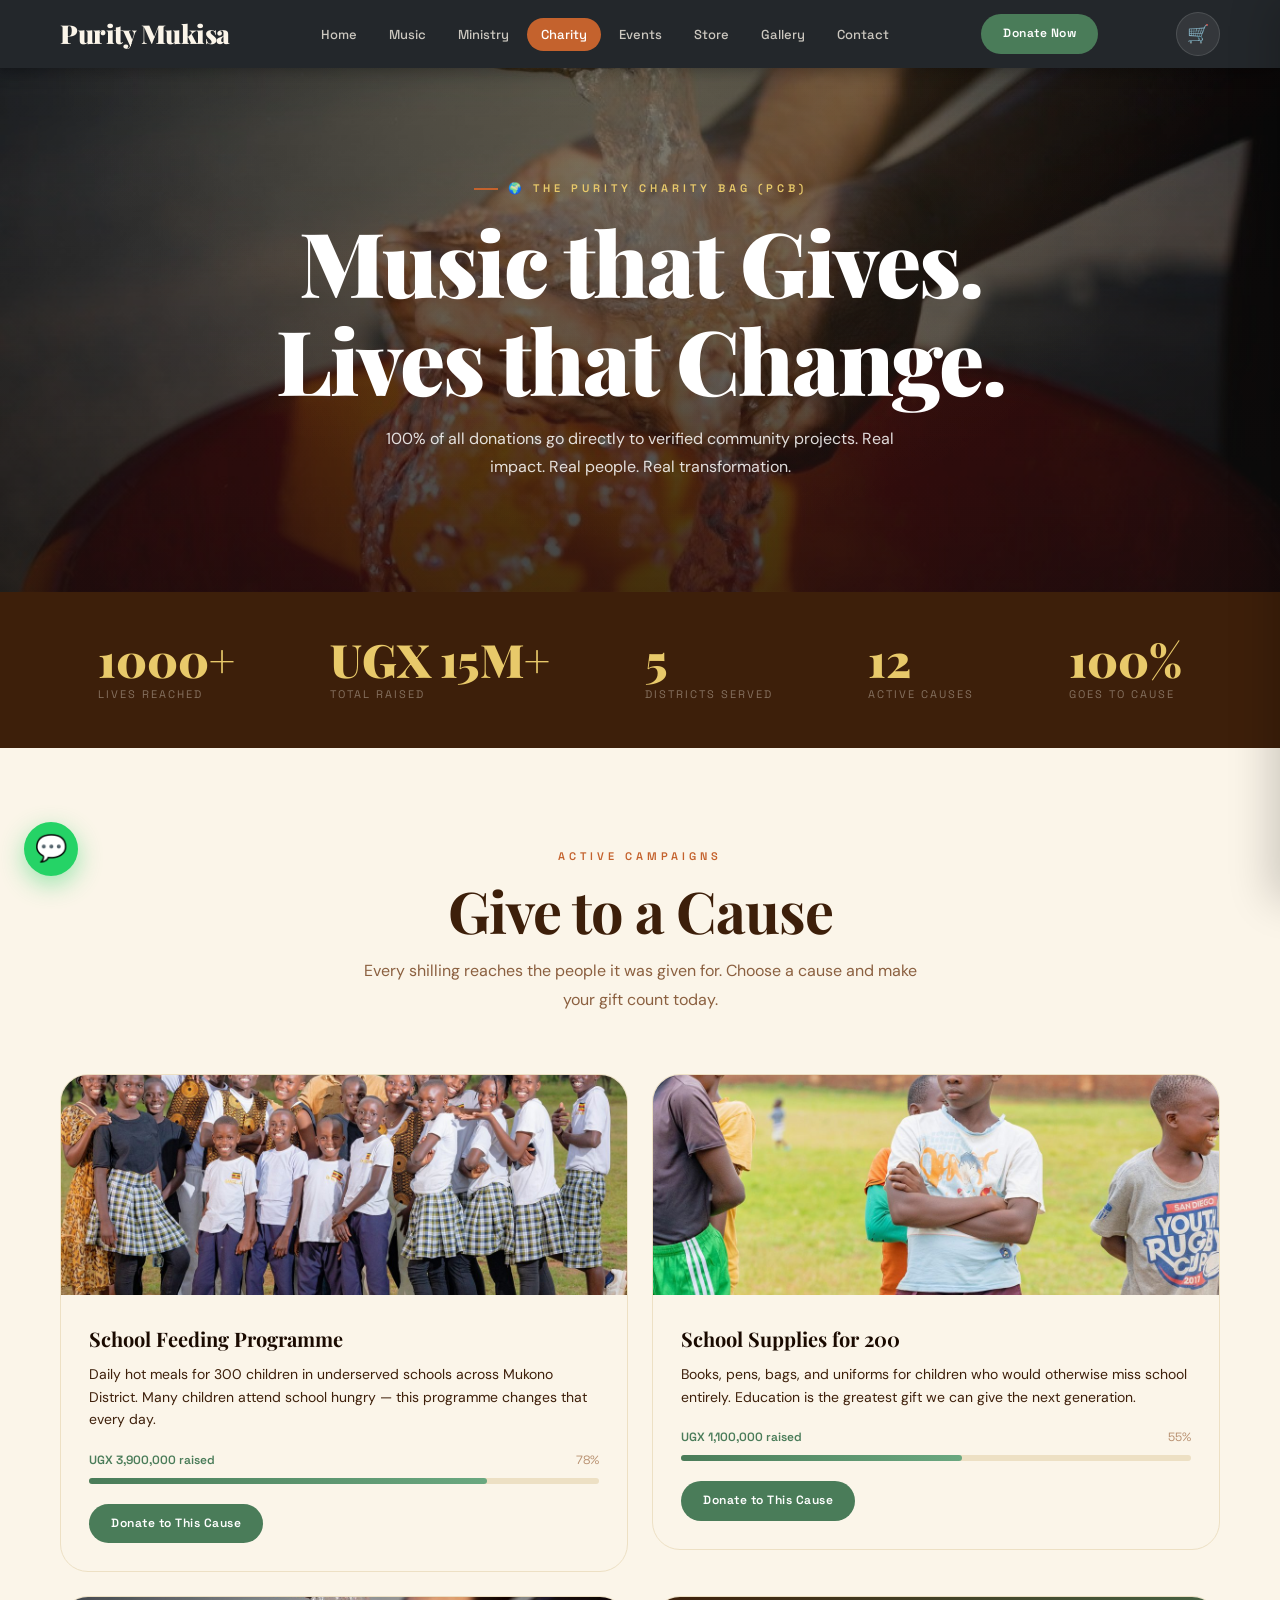
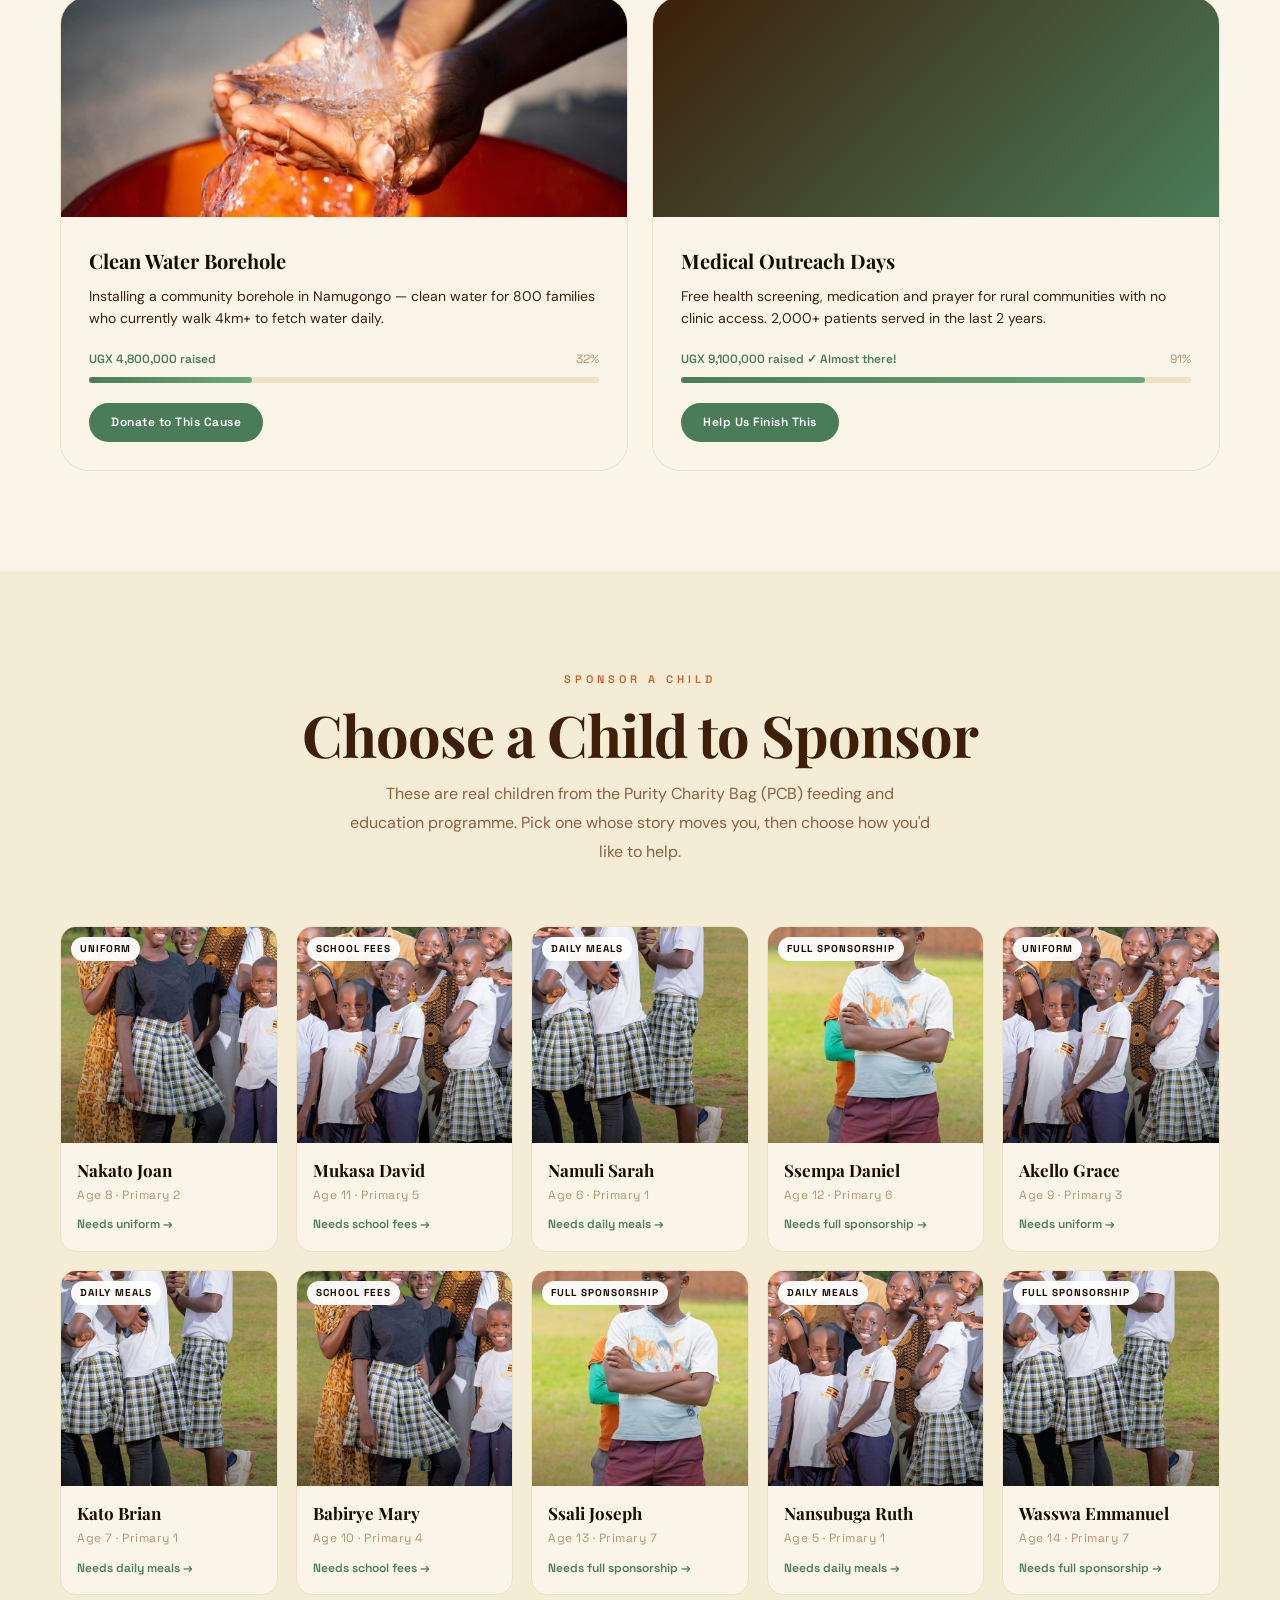
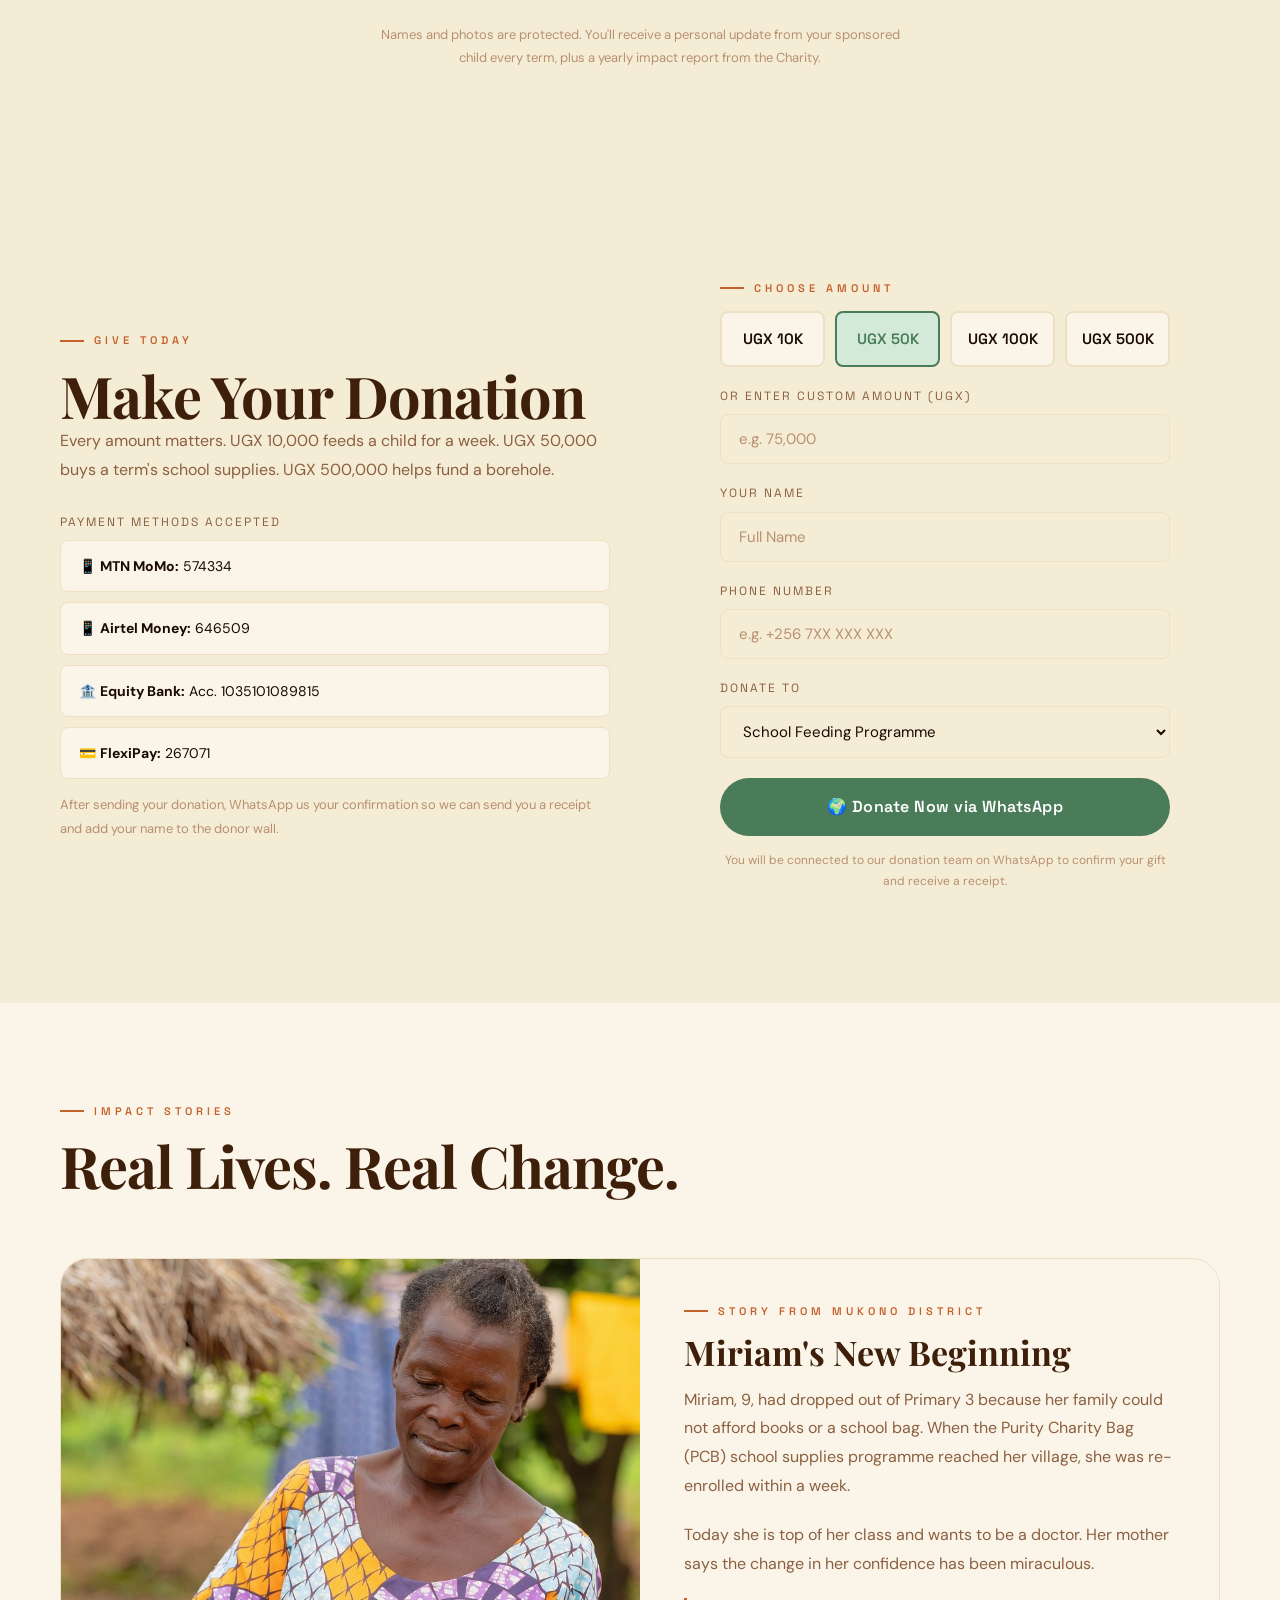
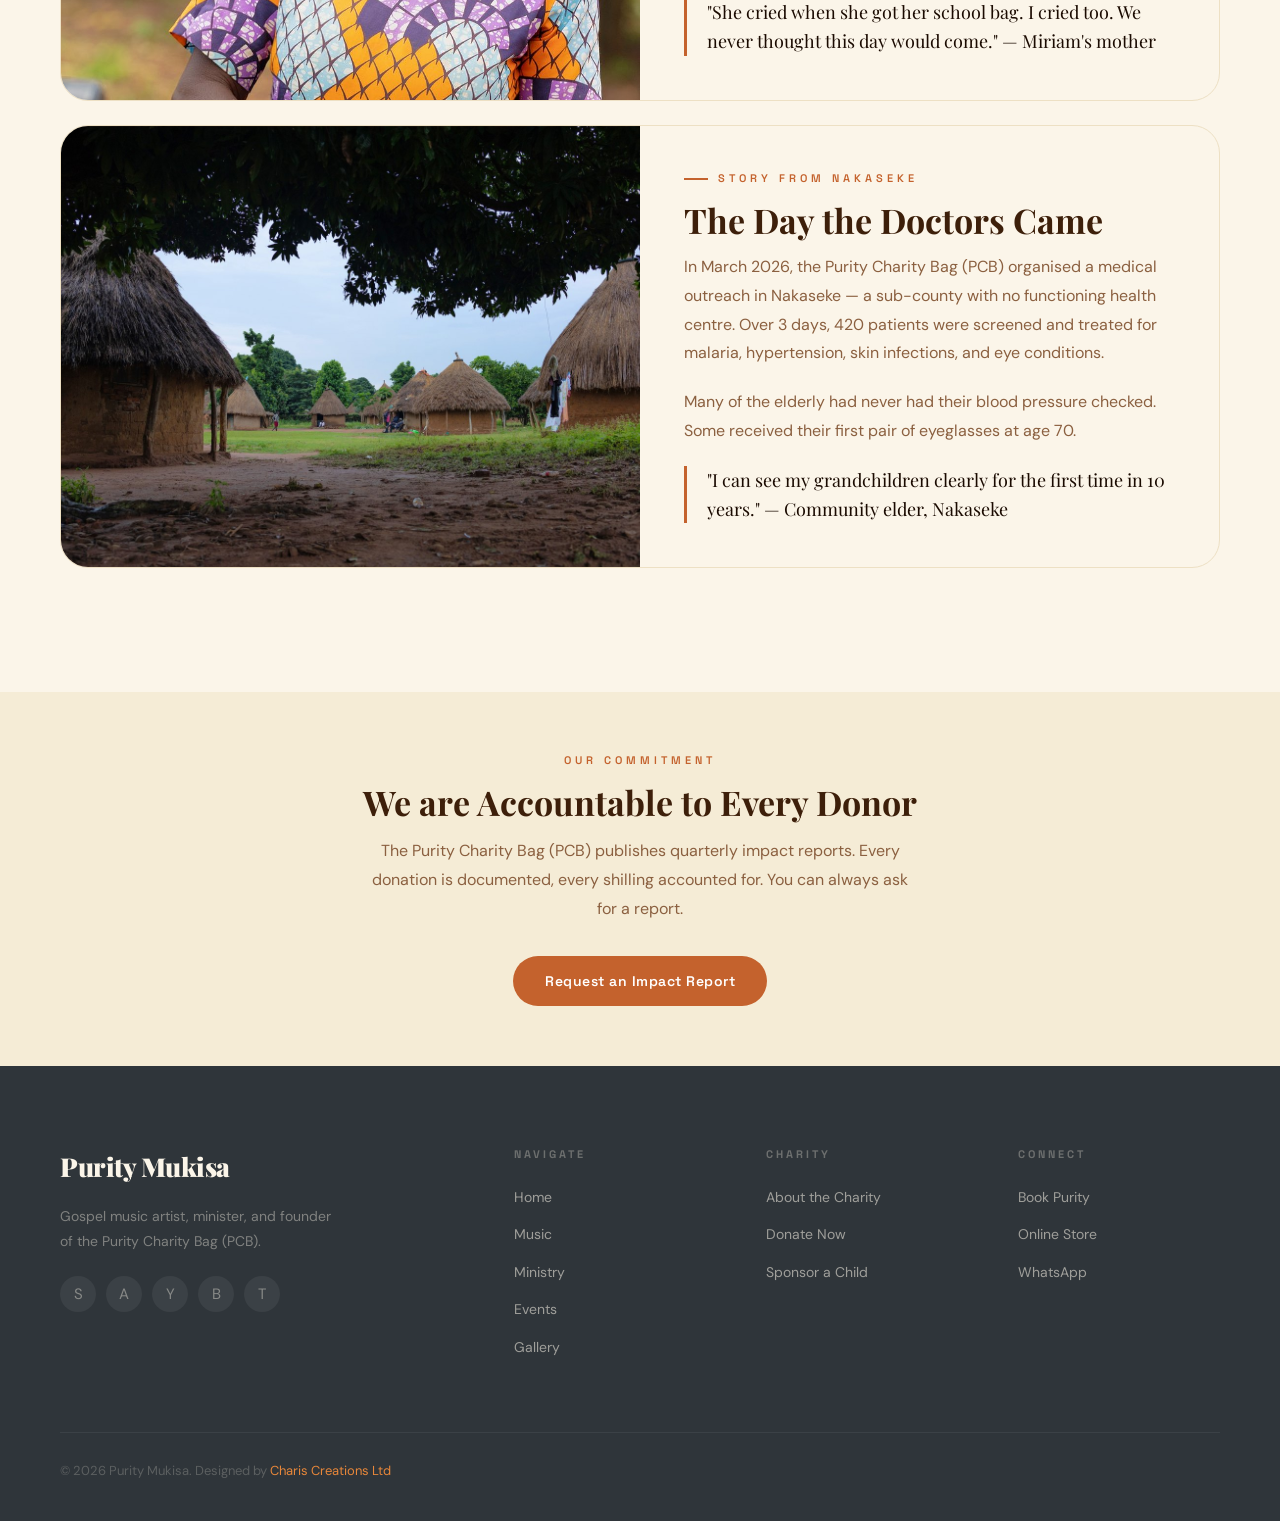
==== charity.html @ 8676e922 "Align charity stats: 1000+ Lives Reached, UGX 15M+ across home + charity page" ====
<!DOCTYPE html>
<html lang="en">
<head>
<meta charset="UTF-8"/><meta name="viewport" content="width=device-width, initial-scale=1.0"/>
<title>Charity — The Purity Charity Bag (PCB)</title>
<link rel="stylesheet" href="styles.css"/>
<script src="cart.js?v=2.2" defer></script>
<style>
.charity-hero { background: linear-gradient(rgba(15,15,15,0.55), rgba(15,15,15,0.78)), url('assets/web/charity-hero.jpg') center/cover; padding: 180px 0 110px; text-align: center; position: relative; overflow: hidden; }
.cause-card .cause-img { height: 220px; font-size: 0; background-size: cover; background-position: center; }
.cause-card .cause-img-1 { background-image: url('assets/web/cause-feeding.jpg'); }
.cause-card .cause-img-2 { background-image: url('assets/web/cause-supplies.jpg'); }
.cause-card .cause-img-3 { background-image: url('assets/web/cause-water.jpg'); }
.charity-hero::before { content:'';position:absolute;inset:0;background:radial-gradient(ellipse at 50% 0%, rgba(201,168,76,0.18),transparent 65%); }
.charity-hero h1 { color: #fff; position: relative; z-index: 1; }
.charity-hero h1 em { color: var(--gold-light); }
.charity-hero p { color: rgba(255,255,255,0.85); max-width: 560px; margin: 16px auto 0; position: relative; z-index: 1; }
.impact-row { background: var(--dark-mid); padding: 44px 0; }
.impact-inner { max-width:1240px;margin:0 auto;padding:0 40px;display:flex;justify-content:space-around;flex-wrap:wrap;gap:20px; }
.impact-stat .num { font-family:'Playfair Display',serif;font-size:46px;font-weight:900;color:var(--gold-light);line-height:1; }
.impact-stat .lbl { font-size:11px;letter-spacing:2px;text-transform:uppercase;color:rgba(251,245,233,0.38);font-family:'Space Grotesk',sans-serif;margin-top:4px; }
.amount-grid { display:grid;grid-template-columns:repeat(4,1fr);gap:10px;margin-bottom:20px; }
.amount-btn { padding:14px;text-align:center;border-radius:var(--radius-sm);border:2px solid var(--cream-deep);background:var(--cream);font-family:'Space Grotesk',sans-serif;font-weight:600;font-size:15px;cursor:pointer;transition:var(--transition);color:var(--dark); }
.amount-btn:hover,.amount-btn.active { border-color:var(--sage);background:var(--sage-pale);color:var(--sage); }
.donate-form { background:var(--cream-dark);border-radius:var(--radius-lg);padding:50px; }
.pay-method { background:var(--cream);border-radius:var(--radius-sm);padding:14px 18px;border:1px solid var(--cream-deep);font-size:14px;color:var(--dark);margin-bottom:10px; }
.impact-story { background:var(--cream);border-radius:var(--radius-lg);overflow:hidden;border:1px solid var(--cream-deep);display:grid;grid-template-columns:1fr 1fr;margin-bottom:24px; }
.story-img { background:linear-gradient(135deg,var(--sage),var(--amber));display:flex;align-items:center;justify-content:center;font-size:80px;min-height:280px;background-size:cover;background-position:center; }
.story-img.has-photo { font-size:0; }
.story-img-miriam { background-image:url('assets/web/story-miriam.jpg'); background-position:center 35%; }
.story-img-doctors { background-image:url('assets/web/story-doctors.jpg'); background-position:center 60%; }
.story-body { padding:44px; }
.story-body h3 { margin-bottom:14px; }
.story-body p  { margin-bottom:20px; }
.story-quote   { font-family:'Playfair Display',serif;font-size:18px;color:var(--dark);line-height:1.6;border-left:3px solid var(--terra);padding-left:20px; }
.trust-strip { background:var(--cream-dark);padding:60px 0;text-align:center; }
@media(max-width:700px){.amount-grid{grid-template-columns:1fr 1fr;}.donate-form{padding:28px 20px;}.impact-story{grid-template-columns:1fr;}.story-img{min-height:180px;}}
</style>
</head>
<body>
<nav class="nav scrolled" id="nav">
  <div class="nav-inner">
    <a class="nav-logo" href="index.html">Purity Mukisa</a>
    <ul class="nav-links">
      <li><a href="index.html">Home</a></li><li><a href="music.html">Music</a></li>
      <li><a href="ministry.html">Ministry</a></li><li><a href="charity.html" class="active">Charity</a></li>
      <li><a href="events.html">Events</a></li><li><a href="store.html">Store</a></li>
      <li><a href="gallery.html">Gallery</a></li><li><a href="contact.html">Contact</a></li>
    </ul>
    <a class="btn btn-green btn-sm" href="#donate">Donate Now</a>
    <button class="cart-btn" type="button" data-cart-action="open" aria-label="View cart">🛒<span class="cart-count-badge empty">0</span></button>
    <div class="nav-hamburger" onclick="toggleMenu()"><span></span><span></span><span></span></div>
  </div>
</nav>
<div class="mobile-menu" id="mobileMenu">
  <button class="mobile-close" onclick="toggleMenu()">✕</button>
  <a href="index.html">Home</a><a href="music.html">Music</a><a href="ministry.html">Ministry</a>
  <a href="charity.html">Charity</a><a href="events.html">Events</a><a href="store.html">Store</a>
  <a href="gallery.html">Gallery</a><a href="contact.html">Contact</a>
</div>

<div class="charity-hero">
  <div class="container" style="position:relative;z-index:1;">
    <div class="eyebrow" style="color:var(--gold-light);justify-content:center;">🌍 The Purity Charity Bag (PCB)</div>
    <h1>Music that Gives.<br/>Lives that Change.</h1>
    <p>100% of all donations go directly to verified community projects. Real impact. Real people. Real transformation.</p>
  </div>
</div>

<!-- IMPACT STATS -->
<div class="impact-row">
  <div class="impact-inner">
    <div class="impact-stat"><div class="num">1000+</div><div class="lbl">Lives Reached</div></div>
    <div class="impact-stat"><div class="num">UGX 15M+</div><div class="lbl">Total Raised</div></div>
    <div class="impact-stat"><div class="num">5</div><div class="lbl">Districts Served</div></div>
    <div class="impact-stat"><div class="num">12</div><div class="lbl">Active Causes</div></div>
    <div class="impact-stat"><div class="num">100%</div><div class="lbl">Goes to Cause</div></div>
  </div>
</div>

<!-- CAUSES -->
<section class="section" style="background:var(--cream);">
  <div class="container">
    <div class="section-header center fade-up"><div class="eyebrow center">Active Campaigns</div><h2>Give to a Cause</h2><p>Every shilling reaches the people it was given for. Choose a cause and make your gift count today.</p></div>
    <div class="grid-2 fade-up" style="gap:24px;align-items:start;">
      <div class="cause-card"><div class="cause-img cause-img-1">🍽️</div><div class="cause-body"><div class="cause-title">School Feeding Programme</div><div class="cause-desc">Daily hot meals for 300 children in underserved schools across Mukono District. Many children attend school hungry — this programme changes that every day.</div><div class="prog-labels"><span class="prog-raised">UGX 3,900,000 raised</span><span class="prog-pct">78%</span></div><div class="prog-bar"><div class="prog-fill" style="width:78%;"></div></div><a class="btn btn-green btn-sm" href="#donate">Donate to This Cause</a></div></div>
      <div class="cause-card"><div class="cause-img cause-img-2">📚</div><div class="cause-body"><div class="cause-title">School Supplies for 200</div><div class="cause-desc">Books, pens, bags, and uniforms for children who would otherwise miss school entirely. Education is the greatest gift we can give the next generation.</div><div class="prog-labels"><span class="prog-raised">UGX 1,100,000 raised</span><span class="prog-pct">55%</span></div><div class="prog-bar"><div class="prog-fill" style="width:55%;"></div></div><a class="btn btn-green btn-sm" href="#donate">Donate to This Cause</a></div></div>
      <div class="cause-card"><div class="cause-img cause-img-3">💧</div><div class="cause-body"><div class="cause-title">Clean Water Borehole</div><div class="cause-desc">Installing a community borehole in Namugongo — clean water for 800 families who currently walk 4km+ to fetch water daily.</div><div class="prog-labels"><span class="prog-raised">UGX 4,800,000 raised</span><span class="prog-pct">32%</span></div><div class="prog-bar"><div class="prog-fill" style="width:32%;"></div></div><a class="btn btn-green btn-sm" href="#donate">Donate to This Cause</a></div></div>
      <div class="cause-card"><div class="cause-img cause-img-4">🏥</div><div class="cause-body"><div class="cause-title">Medical Outreach Days</div><div class="cause-desc">Free health screening, medication and prayer for rural communities with no clinic access. 2,000+ patients served in the last 2 years.</div><div class="prog-labels"><span class="prog-raised" style="color:var(--sage);">UGX 9,100,000 raised ✓ Almost there!</span><span class="prog-pct">91%</span></div><div class="prog-bar"><div class="prog-fill" style="width:91%;"></div></div><a class="btn btn-green btn-sm" href="#donate">Help Us Finish This</a></div></div>
    </div>
  </div>
</section>

<!-- SPONSOR A CHILD -->
<style>
.sponsor-section { background:var(--cream-dark); }
.sponsor-grid    { display:grid; grid-template-columns:repeat(5,1fr); gap:18px; }
@media(max-width:1100px){ .sponsor-grid{ grid-template-columns:repeat(3,1fr); } }
@media(max-width:700px) { .sponsor-grid{ grid-template-columns:repeat(2,1fr); gap:12px; } }
.child-card {
  background:var(--cream); border-radius:var(--radius-md); overflow:hidden;
  border:1px solid var(--cream-deep); cursor:pointer; transition:var(--transition);
  display:flex; flex-direction:column;
}
.child-card:hover { transform:translateY(-4px); box-shadow:var(--shadow-lg); border-color:var(--sage-light); }
.child-photo { aspect-ratio:1/1; display:flex; align-items:center; justify-content:center; font-size:54px; color:rgba(255,255,255,0.85); position:relative; }
.child-photo::after {
  content:''; position:absolute; inset:0;
  background:linear-gradient(180deg, transparent 55%, rgba(0,0,0,0.35) 100%);
}
.child-badge { position:absolute; top:10px; left:10px; background:rgba(255,255,255,0.95); color:var(--dark); padding:4px 9px; border-radius:100px; font-family:'Space Grotesk',sans-serif; font-size:10px; font-weight:700; letter-spacing:1px; text-transform:uppercase; z-index:1; }
.child-body  { padding:14px 16px 16px; }
.child-name  { font-family:'Playfair Display',serif; font-size:17px; font-weight:700; color:var(--dark); margin-bottom:2px; }
.child-meta  { font-size:12px; color:var(--text-light); font-family:'Space Grotesk',sans-serif; letter-spacing:0.5px; margin-bottom:10px; }
.child-need  { font-size:12px; color:var(--sage); font-family:'Space Grotesk',sans-serif; font-weight:600; }

/* Modal */
.child-modal-overlay { position:fixed; inset:0; background:rgba(26,10,0,0.6); backdrop-filter:blur(4px); z-index:1300; opacity:0; pointer-events:none; transition:opacity 0.3s; display:flex; align-items:center; justify-content:center; padding:24px; }
.child-modal-overlay.open { opacity:1; pointer-events:auto; }
.child-modal { background:var(--cream); border-radius:var(--radius-lg); max-width:920px; width:100%; max-height:90vh; overflow:hidden; display:grid; grid-template-columns:1fr 1.2fr; box-shadow:var(--shadow-lg); transform:scale(0.95); transition:transform 0.3s; }
.child-modal-overlay.open .child-modal { transform:scale(1); }
@media(max-width:760px) { .child-modal { grid-template-columns:1fr; max-height:95vh; overflow-y:auto; } }
.child-modal-photo { aspect-ratio:1/1; display:flex; align-items:center; justify-content:center; font-size:120px; color:rgba(255,255,255,0.9); position:relative; }
@media(max-width:760px) { .child-modal-photo { aspect-ratio:16/9; font-size:80px; } }
.child-modal-body  { padding:36px 38px; overflow-y:auto; }
@media(max-width:760px) { .child-modal-body { padding:24px 22px; } }
.child-modal-close { position:absolute; top:16px; right:16px; width:38px; height:38px; border-radius:50%; background:rgba(255,255,255,0.95); border:none; cursor:pointer; font-size:18px; color:var(--dark); display:flex; align-items:center; justify-content:center; z-index:1; }
.child-modal h3 { font-size:28px; margin-bottom:4px; }
.child-modal-meta { font-family:'Space Grotesk',sans-serif; font-size:12px; letter-spacing:2px; text-transform:uppercase; color:var(--text-muted); margin-bottom:18px; }
.child-story { font-size:14px; line-height:1.75; color:var(--text-muted); margin-bottom:24px; }
.sponsor-options { display:flex; flex-direction:column; gap:10px; margin-bottom:20px; }
.sponsor-option {
  display:flex; align-items:center; gap:14px; padding:14px 16px;
  border-radius:var(--radius-sm); background:var(--cream-dark);
  border:1.5px solid var(--cream-deep); cursor:pointer; transition:var(--transition);
  text-decoration:none; color:inherit;
}
.sponsor-option:hover { border-color:var(--sage); background:var(--sage-pale); transform:translateX(3px); }
.sponsor-option-icon { width:42px; height:42px; border-radius:50%; background:var(--cream); display:flex; align-items:center; justify-content:center; font-size:20px; flex-shrink:0; }
.sponsor-option-info { flex:1; min-width:0; }
.sponsor-option-title { font-family:'Space Grotesk',sans-serif; font-weight:600; font-size:14px; color:var(--dark); margin-bottom:2px; }
.sponsor-option-desc  { font-size:12px; color:var(--text-muted); }
.sponsor-option-price { font-family:'Space Grotesk',sans-serif; font-weight:700; color:var(--sage); font-size:14px; white-space:nowrap; }
.sponsor-pay-note { font-size:12px; color:var(--text-light); border-top:1px solid var(--cream-deep); padding-top:14px; line-height:1.7; }
.sponsor-pay-note b { color:var(--dark); }
</style>

<section class="section sponsor-section">
  <div class="container">
    <div class="section-header center fade-up">
      <div class="eyebrow center">Sponsor a Child</div>
      <h2>Choose a Child to Sponsor</h2>
      <p>These are real children from the Purity Charity Bag (PCB) feeding and education programme. Pick one whose story moves you, then choose how you'd like to help.</p>
    </div>

    <div class="sponsor-grid fade-up" id="sponsorGrid"></div>

    <p style="text-align:center;font-size:13px;color:var(--text-light);margin-top:28px;max-width:520px;margin-left:auto;margin-right:auto;">
      Names and photos are protected. You'll receive a personal update from your sponsored child every term, plus a yearly impact report from the Charity.
    </p>
  </div>
</section>

<!-- CHILD DETAIL MODAL -->
<div class="child-modal-overlay" id="childModal" onclick="if(event.target===this)closeChildModal()">
  <div class="child-modal">
    <button class="child-modal-close" type="button" onclick="closeChildModal()" aria-label="Close">✕</button>
    <div class="child-modal-photo" id="modalPhoto"></div>
    <div class="child-modal-body" id="modalBody"></div>
  </div>
</div>

<script>
const CHILDREN = [
  { id:'nakato',     name:'Nakato Joan',         age:8,  grade:'Primary 2', emoji:'🌸', photo:'assets/web/child-1.jpg', gradient:'linear-gradient(135deg,var(--terra),var(--amber))',     need:'Needs uniform',    story:'Nakato just transferred from a village school where she sat on a dusty floor. She loves drawing and dreams of becoming a teacher one day. Her mother sells tomatoes at the local market to support five children alone. A new uniform would let Nakato fit in confidently with her new classmates.' },
  { id:'mukasa',     name:'Mukasa David',        age:11, grade:'Primary 5', emoji:'⚽', photo:'assets/web/child-2.jpg', gradient:'linear-gradient(135deg,var(--sage),var(--gold))',        need:'Needs school fees',story:'David walks 4 kilometres each way to school. He is bright, top of his maths class, and wants to be a pilot. His grandmother is raising him after both parents passed. One term of school fees would keep him learning without interruption.' },
  { id:'namuli',     name:'Namuli Sarah',        age:6,  grade:'Primary 1', emoji:'🌻', photo:'assets/web/child-3.jpg', gradient:'linear-gradient(135deg,var(--amber),var(--sage-light))', need:'Needs daily meals',story:'Sarah is the eldest of four and often comes to school without breakfast. She is shy at first but lights up when she sings in the choir. Daily meals through our feeding programme would let her concentrate in class instead of going hungry.' },
  { id:'ssempa',     name:'Ssempa Daniel',       age:12, grade:'Primary 6', emoji:'📚', photo:'assets/web/child-4.jpg', gradient:'linear-gradient(135deg,var(--dark-mid),var(--terra))',   need:'Needs full sponsorship',story:'Daniel is at the top of his class and wants to become a doctor. His family lost their small farm to flooding last year. Full sponsorship covering fees, uniform, meals and supplies would keep him on track for secondary school and beyond.' },
  { id:'akello',     name:'Akello Grace',        age:9,  grade:'Primary 3', emoji:'🌺', photo:'assets/web/child-2.jpg', gradient:'linear-gradient(135deg,var(--terra-dark),var(--gold))',  need:'Needs uniform',    story:'Grace lost her father two years ago. She is quiet, kind, and loves reading more than playing. Her mother is a casual worker and cannot afford a school uniform — Grace currently wears a hand-me-down two sizes too big.' },
  { id:'kato',       name:'Kato Brian',          age:7,  grade:'Primary 1', emoji:'🦁', photo:'assets/web/child-3.jpg', gradient:'linear-gradient(135deg,var(--amber),var(--terra))',     need:'Needs daily meals',story:'Brian is a twin (his sister Mary is also on our list). He loves football and wants every meal to include matooke. His family runs a small charcoal stall but the income is unreliable. Sponsoring his meals frees the family budget for medicine and rent.' },
  { id:'babirye',    name:'Babirye Mary',        age:10, grade:'Primary 4', emoji:'📖', photo:'assets/web/child-1.jpg', gradient:'linear-gradient(135deg,var(--gold-light),var(--sage))',  need:'Needs school fees',story:'Mary is Brian\'s twin and the top reader in her grade. She wants to be a nurse so she can help her grandmother who has diabetes. One term of school fees would let her finish the year without being sent home.' },
  { id:'ssali',      name:'Ssali Joseph',        age:13, grade:'Primary 7', emoji:'✨', photo:'assets/web/child-4.jpg', gradient:'linear-gradient(135deg,var(--sage),var(--dark-mid))',   need:'Needs full sponsorship',story:'Joseph helps at his local church on weekends and says he wants to be a pastor like Bishop. He is in his final primary year and needs full sponsorship to transition into secondary school — uniform, fees, meals, and books. Without help, he risks dropping out.' },
  { id:'nansubuga',  name:'Nansubuga Ruth',      age:5,  grade:'Primary 1', emoji:'🌷', photo:'assets/web/child-2.jpg', gradient:'linear-gradient(135deg,var(--sage-light),var(--amber))', need:'Needs daily meals',story:'Ruth is the youngest in our programme. She just started P1 and is still adjusting to a full school day. Her parents work as boda-boda riders with unstable income. Daily meals would help her grow strong and stay focused during her first year of school.' },
  { id:'wasswa',     name:'Wasswa Emmanuel',     age:14, grade:'Primary 7', emoji:'🎓', photo:'assets/web/child-3.jpg', gradient:'linear-gradient(135deg,var(--terra),var(--dark))',      need:'Needs full sponsorship',story:'Emmanuel is finishing primary school this year and dreams of being an engineer. He repairs broken radios for neighbours to earn pocket money. Full sponsorship would cover his transition to a vocational secondary school where he can pursue his passion for fixing things.' },
];

const SPONSOR_OPTIONS = [
  { id:'uniform', icon:'👕', title:'School uniform',    desc:'One-time gift: uniform, shoes, bag', price:80000,  priceLabel:'UGX 80K' },
  { id:'fees',    icon:'📘', title:'School fees',       desc:'One term of school fees',           price:150000, priceLabel:'UGX 150K / term' },
  { id:'meals',   icon:'🍲', title:'Monthly meals',     desc:'30 days of school meals',           price:60000,  priceLabel:'UGX 60K / month' },
  { id:'full',    icon:'🌟', title:'Full year sponsor', desc:'Uniform + fees + meals + supplies', price:500000, priceLabel:'UGX 500K / year' },
];

const WA = '256771492493';

function renderSponsorGrid() {
  const grid = document.getElementById('sponsorGrid');
  if (!grid) return;
  grid.innerHTML = CHILDREN.map(c => `
    <div class="child-card" onclick="openChildModal('${c.id}')">
      <div class="child-photo" style="background:${c.photo?`url('${c.photo}') center/cover`:c.gradient};">
        <span class="child-badge">${c.need.replace('Needs ','')}</span>
        ${c.photo?'':c.emoji}
      </div>
      <div class="child-body">
        <div class="child-name">${c.name}</div>
        <div class="child-meta">Age ${c.age} · ${c.grade}</div>
        <div class="child-need">${c.need} →</div>
      </div>
    </div>
  `).join('');
}

function openChildModal(id) {
  const c = CHILDREN.find(x => x.id === id);
  if (!c) return;
  const modal  = document.getElementById('childModal');
  const photo  = document.getElementById('modalPhoto');
  const body   = document.getElementById('modalBody');
  photo.style.background = c.photo ? `url('${c.photo}') center/cover` : c.gradient;
  photo.innerHTML = c.photo ? '' : c.emoji;
  body.innerHTML = `
    <h3>${c.name}</h3>
    <div class="child-modal-meta">Age ${c.age} · ${c.grade} · ${c.need}</div>
    <p class="child-story">${c.story}</p>
    <div class="sponsor-options">
      ${SPONSOR_OPTIONS.map(o => {
        const msg = encodeURIComponent(`Hi Purity Charity Bag (PCB)! I would like to sponsor *${c.name}* (age ${c.age}, ${c.grade}).\n\n*Sponsorship type:* ${o.title} — ${o.priceLabel}\n\nPlease send me payment instructions and a receipt confirmation. Thank you!`);
        return `
          <a class="sponsor-option" href="https://wa.me/${WA}?text=${msg}" target="_blank" rel="noopener">
            <div class="sponsor-option-icon">${o.icon}</div>
            <div class="sponsor-option-info">
              <div class="sponsor-option-title">${o.title}</div>
              <div class="sponsor-option-desc">${o.desc}</div>
            </div>
            <div class="sponsor-option-price">${o.priceLabel}</div>
          </a>`;
      }).join('')}
    </div>
    <div class="sponsor-pay-note">
      <b>Payment options once you choose:</b><br>
      MTN MoMo merchant <b>574334</b> · Airtel Money <b>646509</b> · Equity Bank <b>1035101089815</b><br>
      Click any sponsorship above to message us on WhatsApp — we'll guide you through it.
    </div>
  `;
  modal.classList.add('open');
  document.body.style.overflow = 'hidden';
}

function closeChildModal() {
  document.getElementById('childModal').classList.remove('open');
  document.body.style.overflow = '';
}

document.addEventListener('keydown', e => { if (e.key === 'Escape') closeChildModal(); });
renderSponsorGrid();
</script>

<!-- DONATION FORM -->
<section class="section-sm" id="donate" style="background:var(--cream-dark);">
  <div class="container">
    <div class="grid-2">
      <div class="fade-up">
        <div class="eyebrow">Give Today</div>
        <h2>Make Your Donation</h2>
        <p style="margin-bottom:28px;">Every amount matters. UGX 10,000 feeds a child for a week. UGX 50,000 buys a term's school supplies. UGX 500,000 helps fund a borehole.</p>
        <div style="margin-bottom:8px;font-family:'Space Grotesk',sans-serif;font-size:12px;letter-spacing:2px;text-transform:uppercase;color:var(--text-muted);">Payment Methods Accepted</div>
        <div class="pay-method">📱 <b>MTN MoMo:</b> 574334</div>
        <div class="pay-method">📱 <b>Airtel Money:</b> 646509</div>
        <div class="pay-method">🏦 <b>Equity Bank:</b> Acc. 1035101089815</div>
        <div class="pay-method">💳 <b>FlexiPay:</b> 267071</div>
        <p style="font-size:13px;color:var(--text-light);margin-top:14px;">After sending your donation, WhatsApp us your confirmation so we can send you a receipt and add your name to the donor wall.</p>
      </div>
      <div class="donate-form fade-up">
        <div class="eyebrow">Choose Amount</div>
        <div class="amount-grid">
          <div class="amount-btn" onclick="selectAmt(this)">UGX 10K</div>
          <div class="amount-btn active" onclick="selectAmt(this)">UGX 50K</div>
          <div class="amount-btn" onclick="selectAmt(this)">UGX 100K</div>
          <div class="amount-btn" onclick="selectAmt(this)">UGX 500K</div>
        </div>
        <div class="form-group"><label class="label-dark">Or Enter Custom Amount (UGX)</label><input class="input-light" placeholder="e.g. 75,000"/></div>
        <div class="form-group"><label class="label-dark">Your Name</label><input class="input-light" placeholder="Full Name"/></div>
        <div class="form-group"><label class="label-dark">Phone Number</label><input class="input-light" placeholder="e.g. +256 7XX XXX XXX"/></div>
        <div class="form-group"><label class="label-dark">Donate To</label>
          <select class="input-light"><option>School Feeding Programme</option><option>School Supplies</option><option>Clean Water Borehole</option><option>Medical Outreach</option><option>Where Most Needed</option></select>
        </div>
        <a class="btn btn-green" style="width:100%;justify-content:center;font-size:16px;padding:16px;" href="https://wa.me/256771492493?text=Hi!%20I%20would%20like%20to%20donate%20to%20the%20Purity%20Charity." target="_blank">🌍 Donate Now via WhatsApp</a>
        <p style="font-size:12px;color:var(--text-light);text-align:center;margin-top:14px;">You will be connected to our donation team on WhatsApp to confirm your gift and receive a receipt.</p>
      </div>
    </div>
  </div>
</section>

<!-- IMPACT STORY -->
<section class="section" style="background:var(--cream);">
  <div class="container">
    <div class="section-header fade-up"><div class="eyebrow">Impact Stories</div><h2>Real Lives. Real Change.</h2></div>
    <div class="impact-story fade-up">
      <div class="story-img has-photo story-img-miriam" role="img" aria-label="Mariam holding a basket of grain"></div>
      <div class="story-body">
        <div class="eyebrow">Story from Mukono District</div>
        <h3>Miriam's New Beginning</h3>
        <p>Miriam, 9, had dropped out of Primary 3 because her family could not afford books or a school bag. When the Purity Charity Bag (PCB) school supplies programme reached her village, she was re-enrolled within a week.</p>
        <p>Today she is top of her class and wants to be a doctor. Her mother says the change in her confidence has been miraculous.</p>
        <div class="story-quote">"She cried when she got her school bag. I cried too. We never thought this day would come." — Miriam's mother</div>
      </div>
    </div>
    <div class="impact-story fade-up" style="flex-direction:row-reverse;">
      <div class="story-img has-photo story-img-doctors" role="img" aria-label="Village in Nakaseke where the medical outreach took place"></div>
      <div class="story-body">
        <div class="eyebrow">Story from Nakaseke</div>
        <h3>The Day the Doctors Came</h3>
        <p>In March 2026, the Purity Charity Bag (PCB) organised a medical outreach in Nakaseke — a sub-county with no functioning health centre. Over 3 days, 420 patients were screened and treated for malaria, hypertension, skin infections, and eye conditions.</p>
        <p>Many of the elderly had never had their blood pressure checked. Some received their first pair of eyeglasses at age 70.</p>
        <div class="story-quote">"I can see my grandchildren clearly for the first time in 10 years." — Community elder, Nakaseke</div>
      </div>
    </div>
  </div>
</section>

<!-- TRUST STRIP -->
<div class="trust-strip">
  <div class="container">
    <div class="eyebrow center">Our Commitment</div>
    <h3 style="margin-bottom:16px;">We are Accountable to Every Donor</h3>
    <p style="max-width:540px;margin:0 auto 32px;">The Purity Charity Bag (PCB) publishes quarterly impact reports. Every donation is documented, every shilling accounted for. You can always ask for a report.</p>
    <a class="btn btn-primary" href="contact.html">Request an Impact Report</a>
  </div>
</div>

<footer class="footer">
  <div class="container">
    <div class="footer-grid">
      <div class="footer-brand"><a class="nav-logo" href="index.html" style="color:var(--cream);">Purity Mukisa</a><p>Gospel music artist, minister, and founder of the Purity Charity Bag (PCB).</p><div class="social-row" style="margin-top:22px;"><a class="social-btn" href="https://open.spotify.com/artist/5dY3sCQgFWaGNixuBnQlW9" target="_blank" rel="noopener noreferrer" aria-label="Spotify" title="Spotify">S</a><a class="social-btn" href="https://music.apple.com/ug/artist/purity-mukisa/1762441014" target="_blank" rel="noopener noreferrer" aria-label="Apple Music" title="Apple Music">A</a><a class="social-btn" href="https://www.youtube.com/@PureMe11" target="_blank" rel="noopener noreferrer" aria-label="YouTube" title="YouTube">Y</a><a class="social-btn" href="https://www.boomplay.com/share/artist/95971295" target="_blank" rel="noopener noreferrer" aria-label="Boomplay" title="Boomplay">B</a><a class="social-btn" href="https://www.tiktok.com/@puritymukisa11" target="_blank" rel="noopener noreferrer" aria-label="TikTok" title="TikTok">T</a></div></div>
      <div class="footer-col"><h5>Navigate</h5><ul class="footer-links"><li><a href="index.html">Home</a></li><li><a href="music.html">Music</a></li><li><a href="ministry.html">Ministry</a></li><li><a href="events.html">Events</a></li><li><a href="gallery.html">Gallery</a></li></ul></div>
      <div class="footer-col"><h5>Charity</h5><ul class="footer-links"><li><a href="charity.html">About the Charity</a></li><li><a href="#donate">Donate Now</a></li><li><a href="#donate">Sponsor a Child</a></li></ul></div>
      <div class="footer-col"><h5>Connect</h5><ul class="footer-links"><li><a href="contact.html">Book Purity</a></li><li><a href="store.html">Online Store</a></li><li><a href="https://wa.me/256771492493" target="_blank">WhatsApp</a></li></ul></div>
    </div>
    <div class="footer-bottom"><div class="footer-copy">&copy; 2026 Purity Mukisa. Designed by <a href="https://chariscreationsltd.com" style="color:var(--amber);">Charis Creations Ltd</a></div></div>
  </div>
</footer>

<a class="wa-float" href="https://wa.me/256771492493" target="_blank">💬</a>

<div class="cart-overlay" id="cartOverlay" data-cart-action="close"></div>
<aside class="cart-drawer" id="cartDrawer" aria-label="Shopping cart">
  <div class="cart-drawer-header">
    <h3>Your Cart</h3>
    <button class="cart-drawer-close" type="button" data-cart-action="close" aria-label="Close cart">✕</button>
  </div>
  <div class="cart-drawer-body" id="cartDrawerBody"></div>
  <div class="cart-drawer-footer" id="cartDrawerFooter" style="display:none;">
    <div class="cart-summary-total"><span>Subtotal</span><span id="cartDrawerTotal">UGX 0</span></div>
    <p style="font-size:12px;color:var(--text-light);margin:10px 0 16px;">Delivery and any taxes calculated at checkout.</p>
    <a class="btn btn-primary" href="checkout.html" style="width:100%;justify-content:center;font-size:15px;padding:14px;">Proceed to Checkout →</a>
    <button type="button" data-cart-action="close" class="btn btn-secondary" style="width:100%;justify-content:center;margin-top:10px;padding:12px;">Continue Shopping</button>
  </div>
</aside>

<script>
function toggleMenu(){document.getElementById('mobileMenu').classList.toggle('open');}
const obs=new IntersectionObserver(e=>e.forEach(x=>{if(x.isIntersecting)x.target.classList.add('visible')}),{threshold:0.1});
document.querySelectorAll('.fade-up').forEach(el=>obs.observe(el));
</script>
</body>
</html>
---- styles.css ----
/* ============================================================
   PURITY MINISTRY — DESIGN SYSTEM
   Direction 3: Living Colour / Joyful Gospel
   Designed by Charis Creations Ltd
============================================================ */
@import url('https://fonts.googleapis.com/css2?family=Playfair+Display:ital,wght@0,400;0,700;0,900;1,400;1,700&family=Space+Grotesk:wght@300;400;500;600;700&family=DM+Sans:wght@300;400;500;700&display=swap');

:root {
  --cream:       #FBF5E9;
  --cream-dark:  #F5ECD6;
  --cream-deep:  #EDE0C4;
  --terra:       #C4622D;
  --terra-dark:  #9E4B1F;
  --amber:       #E8873A;
  --gold:        #C9A84C;
  --gold-light:  #E8C96A;
  --sage:        #4A7C59;
  --sage-light:  #6AA880;
  --sage-pale:   #D4EAD9;
  --dark:        #1A0A00;
  --dark-mid:    #3D1F0A;
  --dark-soft:   #6B3A1F;
  --charcoal:      #2F353A;
  --charcoal-deep: #23272B;
  --text:        #3D1F0A;
  --text-muted:  #8B6040;
  --text-light:  #B89070;
  --white:       #FFFFFF;
  --radius-sm:   8px;
  --radius-md:   16px;
  --radius-lg:   28px;
  --radius-xl:   40px;
  --shadow-sm:   0 2px 12px rgba(26,10,0,0.08);
  --shadow-md:   0 8px 32px rgba(26,10,0,0.12);
  --shadow-lg:   0 20px 60px rgba(26,10,0,0.18);
  --transition:  all 0.3s cubic-bezier(0.4,0,0.2,1);
}

/* ---- Reset ---- */
*, *::before, *::after { box-sizing: border-box; margin: 0; padding: 0; }
html { scroll-behavior: smooth; }
body {
  background: var(--cream);
  color: var(--text);
  font-family: 'DM Sans', sans-serif;
  font-size: 16px;
  line-height: 1.6;
  overflow-x: hidden;
}
a { text-decoration: none; }
img { max-width: 100%; display: block; }

/* ---- Typography ---- */
h1, h2, h3 { font-family: 'Playfair Display', serif; line-height: 1.1; }
h1 { font-size: clamp(44px, 7vw, 96px); font-weight: 900; letter-spacing: -2px; }
h2 { font-size: clamp(32px, 4.5vw, 60px); font-weight: 700; letter-spacing: -1px; }
h3 { font-size: clamp(22px, 3vw, 34px); font-weight: 700; }
h4 { font-family: 'Space Grotesk', sans-serif; font-size: 18px; font-weight: 600; }
p  { color: var(--text-muted); line-height: 1.8; }

.eyebrow {
  font-family: 'Space Grotesk', sans-serif;
  font-size: 11px; letter-spacing: 4px;
  text-transform: uppercase; font-weight: 600;
  color: var(--terra); margin-bottom: 14px;
  display: flex; align-items: center; gap: 10px;
}
.eyebrow::before { content: ''; width: 24px; height: 2px; background: var(--terra); display: inline-block; }
.eyebrow.center { justify-content: center; }
.eyebrow.center::before { display: none; }
.eyebrow.light { color: var(--gold-light); }
.eyebrow.light::before { background: var(--gold-light); }

/* ---- Layout ---- */
.container   { max-width: 1240px; margin: 0 auto; padding: 0 40px; }
.section     { padding: 100px 0; }
.section-sm  { padding: 60px 0; }
.grid-2      { display: grid; grid-template-columns: 1fr 1fr; gap: 60px; align-items: center; }
.grid-3      { display: grid; grid-template-columns: repeat(3, 1fr); gap: 28px; }
.grid-4      { display: grid; grid-template-columns: repeat(4, 1fr); gap: 24px; }

.section-header { margin-bottom: 60px; }
.section-header.center { text-align: center; }
.section-header h2 { margin-bottom: 14px; }
.section-header p  { max-width: 580px; }
.section-header.center p { margin: 0 auto; }

/* ---- Buttons ---- */
.btn {
  display: inline-flex; align-items: center; gap: 8px;
  padding: 14px 32px; border-radius: 100px;
  font-family: 'Space Grotesk', sans-serif;
  font-size: 14px; font-weight: 600; letter-spacing: 0.5px;
  cursor: pointer; border: none; transition: var(--transition);
  text-decoration: none;
}
.btn-primary   { background: var(--terra); color: #fff; }
.btn-primary:hover { background: var(--terra-dark); transform: translateY(-2px); box-shadow: var(--shadow-md); }
.btn-secondary { background: transparent; color: var(--terra); border: 2px solid var(--terra); }
.btn-secondary:hover { background: var(--terra); color: #fff; transform: translateY(-2px); }
.btn-dark      { background: var(--dark); color: var(--cream); }
.btn-dark:hover { background: var(--dark-mid); transform: translateY(-2px); box-shadow: var(--shadow-md); }
.btn-green     { background: var(--sage); color: #fff; }
.btn-green:hover { background: #3A6347; transform: translateY(-2px); box-shadow: 0 8px 24px rgba(74,124,89,0.3); }
.btn-gold      { background: var(--gold); color: var(--dark); }
.btn-gold:hover { background: var(--gold-light); transform: translateY(-2px); }
.btn-sm  { padding: 10px 22px; font-size: 12px; }
.btn-lg  { padding: 18px 44px; font-size: 16px; }

/* ---- Navigation ---- */
.nav {
  position: fixed; top: 0; left: 0; right: 0; z-index: 1000;
  padding: 18px 0; transition: var(--transition);
  background: var(--charcoal);
  box-shadow: 0 1px 0 rgba(0,0,0,0.25);
}
.nav.scrolled {
  background: var(--charcoal-deep);
  backdrop-filter: blur(20px);
  box-shadow: 0 2px 16px rgba(0,0,0,0.35);
  padding: 12px 0;
}
.nav-inner {
  max-width: 1240px; margin: 0 auto; padding: 0 40px;
  display: flex; align-items: center; justify-content: space-between; gap: 20px;
}
.nav-logo {
  font-family: 'Playfair Display', serif;
  font-size: 26px; font-weight: 900; color: var(--cream);
  letter-spacing: -0.5px; text-decoration: none; flex-shrink: 0;
}
.nav-logo span { color: var(--amber); }
.nav-logo.light { color: var(--cream); }
.nav-logo.light span { color: var(--amber); }
.nav-links { display: flex; align-items: center; gap: 4px; list-style: none; }
.nav-links a {
  font-family: 'Space Grotesk', sans-serif;
  font-size: 13px; font-weight: 500; color: rgba(251,245,233,0.78);
  text-decoration: none; padding: 8px 14px; border-radius: 100px;
  transition: var(--transition);
}
.nav-links a:hover, .nav-links a.active { background: var(--terra); color: #fff; }
.nav-hamburger { display: none; flex-direction: column; gap: 5px; cursor: pointer; padding: 6px; }
.nav-hamburger span { width: 24px; height: 2px; background: var(--cream); border-radius: 2px; transition: var(--transition); }
.nav-hamburger.light span { background: var(--cream); }

/* ---- Page Hero (inner pages) ---- */
.page-hero {
  padding: 160px 0 80px;
  background: var(--dark);
  position: relative; overflow: hidden;
  text-align: center;
}
.page-hero::before {
  content: ''; position: absolute; top: 0; left: 0; right: 0; bottom: 0;
  background: radial-gradient(ellipse at 50% 0%, rgba(232,135,58,0.2), transparent 60%);
}
.page-hero .eyebrow { color: var(--amber); justify-content: center; }
.page-hero .eyebrow::before { display: none; }
.page-hero h1 { color: var(--cream); position: relative; z-index: 1; }
.page-hero h1 em { color: var(--amber); font-style: normal; }
.page-hero p { color: rgba(251,245,233,0.5); position: relative; z-index: 1; max-width: 500px; margin: 16px auto 0; }

/* ---- Album / Music Cards ---- */
.album-card {
  background: var(--cream); border-radius: var(--radius-md);
  overflow: hidden; border: 1px solid var(--cream-deep);
  transition: var(--transition); cursor: pointer;
}
.album-card:hover { transform: translateY(-6px); box-shadow: var(--shadow-lg); }
.album-art { height: 220px; display: flex; align-items: center; justify-content: center; font-size: 60px; }
.album-art-1 { background: linear-gradient(135deg, var(--terra), var(--amber)); }
.album-art-2 { background: linear-gradient(135deg, var(--sage), var(--gold)); }
.album-art-3 { background: linear-gradient(135deg, var(--gold), var(--terra)); }
.album-art-4 { background: linear-gradient(135deg, var(--dark-mid), var(--terra)); }
.album-art-5 { background: linear-gradient(135deg, var(--amber), var(--sage)); }
.album-art-6 { background: linear-gradient(135deg, var(--terra-dark), var(--gold)); }
.album-meta    { padding: 20px; }
.album-title   { font-family: 'Playfair Display', serif; font-size: 18px; font-weight: 700; margin-bottom: 4px; color: var(--dark); }
.album-year    { font-size: 12px; color: var(--text-light); font-family: 'Space Grotesk', sans-serif; letter-spacing: 1px; margin-bottom: 14px; }
.album-actions { display: flex; gap: 8px; }

/* ---- Song List ---- */
.song-list-item {
  display: flex; align-items: center; gap: 20px;
  padding: 18px 24px; border-radius: var(--radius-md);
  background: var(--cream); border: 1px solid var(--cream-deep);
  margin-bottom: 10px; transition: var(--transition); cursor: pointer;
}
.song-list-item:hover { border-color: var(--terra); box-shadow: var(--shadow-sm); }
.song-num  { font-family: 'Space Grotesk', sans-serif; font-size: 14px; font-weight: 700; color: var(--text-light); width: 28px; text-align: center; flex-shrink: 0; }
.song-art  { width: 50px; height: 50px; border-radius: var(--radius-sm); display: flex; align-items: center; justify-content: center; font-size: 20px; flex-shrink: 0; }
.song-info { flex: 1; min-width: 0; }
.song-name { font-weight: 600; color: var(--dark); margin-bottom: 3px; white-space: nowrap; overflow: hidden; text-overflow: ellipsis; }
.song-album{ font-size: 12px; color: var(--text-light); font-family: 'Space Grotesk', sans-serif; }
.song-dur  { font-size: 13px; color: var(--text-light); font-family: 'Space Grotesk', sans-serif; flex-shrink: 0; }
.song-play {
  width: 36px; height: 36px; border-radius: 50%;
  background: var(--terra); color: #fff; border: none; cursor: pointer;
  flex-shrink: 0; display: flex; align-items: center; justify-content: center;
  font-size: 13px; opacity: 0; transition: var(--transition);
}
.song-list-item:hover .song-play { opacity: 1; }

/* ---- Filter Buttons ---- */
.filter-row { display: flex; gap: 10px; flex-wrap: wrap; margin-bottom: 40px; }
.filter-btn {
  padding: 8px 20px; border-radius: 100px;
  font-family: 'Space Grotesk', sans-serif; font-size: 13px; font-weight: 500;
  cursor: pointer; border: 1px solid var(--cream-deep);
  background: var(--cream); color: var(--text-muted); transition: var(--transition);
}
.filter-btn:hover, .filter-btn.active { background: var(--terra); color: #fff; border-color: var(--terra); }

/* ---- Cause / Charity Cards ---- */
.cause-card {
  background: var(--cream); border-radius: var(--radius-lg);
  overflow: hidden; border: 1px solid var(--cream-deep);
  transition: var(--transition);
}
.cause-card:hover { transform: translateY(-5px); box-shadow: var(--shadow-lg); }
.cause-img { height: 200px; display: flex; align-items: center; justify-content: center; font-size: 60px; }
.cause-img-1 { background: linear-gradient(135deg, var(--sage), var(--sage-light)); }
.cause-img-2 { background: linear-gradient(135deg, var(--amber), var(--gold)); }
.cause-img-3 { background: linear-gradient(135deg, var(--terra), var(--amber)); }
.cause-img-4 { background: linear-gradient(135deg, var(--dark-mid), var(--sage)); }
.cause-body    { padding: 28px; }
.cause-title   { font-family: 'Playfair Display', serif; font-size: 20px; font-weight: 700; margin-bottom: 8px; color: var(--dark); }
.cause-desc    { font-size: 14px; margin-bottom: 20px; }
.prog-labels   { display: flex; justify-content: space-between; font-size: 12px; margin-bottom: 8px; font-family: 'Space Grotesk', sans-serif; }
.prog-raised   { color: var(--sage); font-weight: 600; }
.prog-pct      { color: var(--text-light); }
.prog-bar      { height: 6px; background: var(--cream-deep); border-radius: 3px; margin-bottom: 20px; }
.prog-fill     { height: 100%; border-radius: 3px; background: linear-gradient(90deg, var(--sage), var(--sage-light)); }

/* ---- Forms ---- */
.form-group  { margin-bottom: 20px; }
.label-dark  { display: block; font-family: 'Space Grotesk', sans-serif; font-size: 12px; letter-spacing: 2px; text-transform: uppercase; color: var(--text-muted); margin-bottom: 8px; }
.label-light { display: block; font-family: 'Space Grotesk', sans-serif; font-size: 12px; letter-spacing: 2px; text-transform: uppercase; color: rgba(251,245,233,0.5); margin-bottom: 8px; }
.input-light {
  width: 100%; padding: 14px 18px;
  background: var(--cream-dark); border: 1px solid var(--cream-deep);
  border-radius: var(--radius-sm); color: var(--dark);
  font-size: 15px; font-family: 'DM Sans', sans-serif;
  outline: none; transition: var(--transition);
}
.input-light:focus { border-color: var(--terra); background: var(--cream); }
.input-light::placeholder { color: var(--text-light); }
.input-dark {
  width: 100%; padding: 14px 18px;
  background: rgba(255,255,255,0.06); border: 1px solid rgba(255,255,255,0.1);
  border-radius: var(--radius-sm); color: var(--cream);
  font-size: 15px; font-family: 'DM Sans', sans-serif;
  outline: none; transition: var(--transition);
}
.input-dark:focus { border-color: var(--amber); background: rgba(255,255,255,0.09); }
.input-dark::placeholder { color: rgba(251,245,233,0.25); }
textarea.input-light, textarea.input-dark { resize: vertical; min-height: 130px; }

/* ---- Testimonial Cards ---- */
.testimonial-card { background: var(--cream); border-radius: var(--radius-lg); padding: 36px; border: 1px solid var(--cream-deep); box-shadow: var(--shadow-sm); }
.t-quote { font-family: 'Playfair Display', serif; font-size: 19px; color: var(--dark); line-height: 1.6; margin-bottom: 24px; }
.t-quote::before { content: '\201C'; font-size: 48px; color: var(--terra); line-height: 0; vertical-align: -20px; margin-right: 6px; }
.t-author { display: flex; align-items: center; gap: 14px; }
.t-avatar  { width: 48px; height: 48px; border-radius: 50%; background: linear-gradient(135deg, var(--terra), var(--amber)); display: flex; align-items: center; justify-content: center; font-size: 20px; flex-shrink: 0; }
.t-name    { font-weight: 600; font-size: 14px; color: var(--dark); margin-bottom: 2px; font-family: 'Space Grotesk', sans-serif; }
.t-role    { font-size: 12px; color: var(--text-light); }

/* ---- Event Cards ---- */
.event-card {
  display: grid; grid-template-columns: 100px 1fr auto;
  gap: 24px; align-items: center;
  padding: 28px 32px;
  background: var(--cream); border: 1px solid var(--cream-deep);
  border-radius: var(--radius-md); margin-bottom: 14px;
  transition: var(--transition);
}
.event-card:hover { border-color: var(--terra); box-shadow: var(--shadow-sm); }
.event-date { text-align: center; background: var(--terra); color: #fff; border-radius: var(--radius-md); padding: 14px; }
.event-day   { font-family: 'Playfair Display', serif; font-size: 36px; font-weight: 900; line-height: 1; }
.event-month { font-family: 'Space Grotesk', sans-serif; font-size: 11px; letter-spacing: 2px; text-transform: uppercase; opacity: 0.8; }
.event-info h4 { color: var(--dark); margin-bottom: 6px; }
.event-loc { display: flex; align-items: center; gap: 6px; font-size: 12px; color: var(--text-light); margin-top: 6px; font-family: 'Space Grotesk', sans-serif; }

/* ---- Product Cards ---- */
.product-card { background: var(--cream); border-radius: var(--radius-md); overflow: hidden; border: 1px solid var(--cream-deep); transition: var(--transition); }
.product-card:hover { transform: translateY(-5px); box-shadow: var(--shadow-lg); }
.product-img { height: 240px; display: flex; align-items: center; justify-content: center; font-size: 60px; position: relative; }
.prod-badge  { position: absolute; top: 14px; left: 14px; padding: 5px 12px; border-radius: 100px; font-size: 10px; letter-spacing: 1px; text-transform: uppercase; font-family: 'Space Grotesk', sans-serif; font-weight: 600; }
.badge-new  { background: var(--terra); color: #fff; }
.badge-best { background: var(--gold); color: var(--dark); }
.badge-dig  { background: var(--sage); color: #fff; }
.product-body  { padding: 20px; }
.product-name  { font-weight: 700; color: var(--dark); margin-bottom: 4px; font-family: 'Space Grotesk', sans-serif; }
.product-type  { font-size: 12px; color: var(--text-light); margin-bottom: 12px; }
.product-foot  { display: flex; align-items: center; justify-content: space-between; }
.product-price { font-family: 'Playfair Display', serif; font-size: 22px; font-weight: 700; color: var(--terra); }

/* ---- Gallery ---- */
.gallery-grid { columns: 3; gap: 16px; }
.gal-item {
  width: 100%; margin-bottom: 16px; break-inside: avoid;
  border-radius: var(--radius-md); overflow: hidden;
  display: flex; align-items: center; justify-content: center;
  cursor: pointer; transition: var(--transition); font-size: 40px;
}
.gal-item:hover { opacity: 0.88; transform: scale(0.985); }

/* ---- Contact Methods ---- */
.contact-method { display: flex; align-items: flex-start; gap: 16px; margin-bottom: 24px; }
.c-icon { width: 50px; height: 50px; border-radius: var(--radius-sm); background: var(--cream-dark); display: flex; align-items: center; justify-content: center; font-size: 22px; flex-shrink: 0; }
.c-label { font-size: 11px; letter-spacing: 2px; text-transform: uppercase; color: var(--text-light); font-family: 'Space Grotesk', sans-serif; margin-bottom: 4px; }
.c-value { font-weight: 600; color: var(--dark); font-size: 15px; }

/* ---- Floating Player ---- */
.floating-player {
  position: fixed; bottom: 24px; right: 24px;
  background: var(--dark); border-radius: var(--radius-lg);
  padding: 14px 18px; display: flex; align-items: center; gap: 14px;
  box-shadow: 0 20px 60px rgba(26,10,0,0.4); z-index: 900;
  min-width: 280px; border: 1px solid rgba(255,255,255,0.06);
  transform: translateY(120px); opacity: 0; transition: var(--transition);
}
.floating-player.up { transform: translateY(0); opacity: 1; }
.fp-art  { width: 44px; height: 44px; border-radius: 10px; background: linear-gradient(135deg, var(--terra), var(--amber)); display: flex; align-items: center; justify-content: center; font-size: 18px; flex-shrink: 0; }
.fp-info { flex: 1; min-width: 0; }
.fp-title{ font-weight: 600; font-size: 13px; color: var(--cream); white-space: nowrap; overflow: hidden; text-overflow: ellipsis; }
.fp-sub  { font-size: 11px; color: rgba(251,245,233,0.4); margin-top: 2px; }
.fp-ctrl { display: flex; align-items: center; gap: 8px; }
.fp-btn  { background: none; border: none; color: rgba(251,245,233,0.5); cursor: pointer; font-size: 13px; padding: 4px; transition: var(--transition); }
.fp-btn:hover { color: var(--amber); }
.fp-play { width: 34px; height: 34px; border-radius: 50%; background: var(--terra); color: #fff; border: none; cursor: pointer; font-size: 13px; display: flex; align-items: center; justify-content: center; transition: var(--transition); }
.fp-play:hover { background: var(--amber); }

/* ---- WhatsApp Float ---- */
.wa-float {
  position: fixed; bottom: 24px; left: 24px; z-index: 900;
  width: 54px; height: 54px; border-radius: 50%;
  background: #25D366; color: #fff;
  display: flex; align-items: center; justify-content: center;
  font-size: 26px; box-shadow: 0 8px 24px rgba(37,211,102,0.45);
  text-decoration: none; transition: var(--transition);
}
.wa-float:hover { transform: scale(1.1); box-shadow: 0 12px 32px rgba(37,211,102,0.55); }

/* ---- Footer ---- */
.footer { background: var(--charcoal); padding: 80px 0 40px; }
.footer-grid { display: grid; grid-template-columns: 2fr 1fr 1fr 1fr; gap: 50px; margin-bottom: 60px; }
.footer-brand p { color: rgba(251,245,233,0.4); font-size: 14px; margin-top: 16px; max-width: 280px; }
.footer-col h5 { font-family: 'Space Grotesk', sans-serif; font-size: 11px; letter-spacing: 3px; text-transform: uppercase; color: rgba(251,245,233,0.3); margin-bottom: 20px; }
.footer-links  { list-style: none; }
.footer-links li { margin-bottom: 12px; }
.footer-links a { color: rgba(251,245,233,0.55); font-size: 14px; text-decoration: none; transition: var(--transition); }
.footer-links a:hover { color: var(--amber); }
.footer-bottom { border-top: 1px solid rgba(255,255,255,0.06); padding-top: 28px; display: flex; justify-content: space-between; align-items: center; flex-wrap: wrap; gap: 16px; }
.footer-copy { font-size: 13px; color: rgba(251,245,233,0.22); }
.social-row  { display: flex; gap: 10px; }
.social-btn  { width: 36px; height: 36px; border-radius: 50%; background: rgba(255,255,255,0.06); display: flex; align-items: center; justify-content: center; color: rgba(251,245,233,0.4); font-size: 15px; text-decoration: none; transition: var(--transition); }
.social-btn:hover { background: var(--terra); color: #fff; }

/* ---- Responsive ---- */
@media (max-width: 1024px) {
  .footer-grid { grid-template-columns: 1fr 1fr; gap: 36px; }
}
@media (max-width: 900px) {
  .container { padding: 0 24px; }
  .section   { padding: 70px 0; }
  .grid-2    { grid-template-columns: 1fr; gap: 40px; }
  .grid-3    { grid-template-columns: 1fr 1fr; gap: 20px; }
  .grid-4    { grid-template-columns: 1fr 1fr; gap: 16px; }
  .nav-links, .nav .btn { display: none; }
  .nav-hamburger { display: flex; }
  .event-card { grid-template-columns: 80px 1fr; }
  .event-card .btn { display: none; }
  .gallery-grid { columns: 2; }
}
@media (max-width: 600px) {
  h1 { letter-spacing: -1px; }
  .grid-3, .grid-4 { grid-template-columns: 1fr; }
  .gallery-grid { columns: 1; }
  .footer-grid  { grid-template-columns: 1fr; }
  .floating-player { min-width: 240px; right: 16px; bottom: 16px; }
  .wa-float { bottom: 16px; left: 16px; }
}

/* ---- Mobile Menu ---- */
.mobile-menu {
  display: none; position: fixed; top: 0; left: 0; right: 0; bottom: 0;
  background: var(--cream); z-index: 999;
  flex-direction: column; align-items: center; justify-content: center; gap: 18px;
}
.mobile-menu.open { display: flex; }
.mobile-menu a { font-family: 'Playfair Display', serif; font-size: 34px; font-weight: 700; color: var(--dark); text-decoration: none; }
.mobile-menu a:hover { color: var(--terra); }
.mobile-close { position: absolute; top: 22px; right: 22px; width: 44px; height: 44px; background: var(--dark); border-radius: 50%; display: flex; align-items: center; justify-content: center; cursor: pointer; color: #fff; font-size: 20px; border: none; }

/* ---- Utilities ---- */
.text-center { text-align: center; }
.mt-8  { margin-top: 8px; }
.mt-16 { margin-top: 16px; }
.mt-24 { margin-top: 24px; }
.mt-40 { margin-top: 40px; }
.mt-60 { margin-top: 60px; }
.mb-40 { margin-bottom: 40px; }
.mb-60 { margin-bottom: 60px; }
.fade-up { opacity: 0; transform: translateY(28px); transition: opacity 0.6s ease, transform 0.6s ease; }
.fade-up.visible { opacity: 1; transform: translateY(0); }

/* ============================================================
   CART + CHECKOUT (added 2026-05-21)
============================================================ */
.cart-btn { position:relative; width:44px; height:44px; border-radius:50%; background:rgba(255,255,255,0.08); border:1px solid rgba(255,255,255,0.12); display:flex; align-items:center; justify-content:center; cursor:pointer; transition:var(--transition); color:#fff; text-decoration:none; font-size:18px; flex-shrink:0; }
.cart-btn:hover { background:var(--terra); border-color:var(--terra); }
.cart-count-badge { position:absolute; top:-4px; right:-4px; background:var(--terra); color:#fff; border-radius:50%; min-width:20px; height:20px; padding:0 5px; font-size:11px; font-weight:700; display:flex; align-items:center; justify-content:center; font-family:'Space Grotesk',sans-serif; box-shadow:0 2px 6px rgba(0,0,0,0.3); }
.cart-count-badge.empty { display:none; }

/* Drawer */
.cart-overlay { position:fixed; inset:0; background:rgba(26,10,0,0.55); backdrop-filter:blur(4px); z-index:1100; opacity:0; pointer-events:none; transition:opacity 0.3s; }
.cart-overlay.open { opacity:1; pointer-events:auto; }
.cart-drawer { position:fixed; top:0; right:0; width:min(440px, 100vw); height:100vh; background:var(--cream); z-index:1200; transform:translateX(100%); transition:transform 0.35s cubic-bezier(0.4,0,0.2,1); display:flex; flex-direction:column; box-shadow:-10px 0 40px rgba(0,0,0,0.18); }
.cart-drawer.open { transform:translateX(0); }
.cart-drawer-header { padding:22px 28px; border-bottom:1px solid var(--cream-deep); display:flex; align-items:center; justify-content:space-between; flex-shrink:0; }
.cart-drawer-header h3 { font-size:22px; }
.cart-drawer-close { width:36px; height:36px; border-radius:50%; background:var(--cream-dark); border:none; cursor:pointer; font-size:18px; color:var(--dark); display:flex; align-items:center; justify-content:center; }
.cart-drawer-body { flex:1; overflow-y:auto; padding:20px 28px; }
.cart-drawer-footer { padding:24px 28px; border-top:1px solid var(--cream-deep); background:var(--cream-dark); flex-shrink:0; }

.cart-item { display:grid; grid-template-columns:60px 1fr auto; gap:14px; align-items:center; padding:16px 0; border-bottom:1px solid var(--cream-deep); }
.cart-item:last-child { border-bottom:none; }
.cart-item-img { width:60px; height:60px; border-radius:var(--radius-sm); display:flex; align-items:center; justify-content:center; font-size:24px; flex-shrink:0; }
.cart-item-info { min-width:0; }
.cart-item-name { font-family:'Space Grotesk',sans-serif; font-weight:600; font-size:14px; color:var(--dark); margin-bottom:4px; line-height:1.3; }
.cart-item-price { font-size:13px; color:var(--text-muted); font-family:'Space Grotesk',sans-serif; }
.cart-qty-row { display:flex; align-items:center; gap:8px; margin-top:8px; }
.cart-qty-btn { width:26px; height:26px; border-radius:50%; background:var(--cream-deep); border:none; cursor:pointer; font-weight:700; color:var(--dark); font-size:14px; display:flex; align-items:center; justify-content:center; transition:var(--transition); font-family:'Space Grotesk',sans-serif; }
.cart-qty-btn:hover { background:var(--terra); color:#fff; }
.cart-qty-display { min-width:24px; text-align:center; font-family:'Space Grotesk',sans-serif; font-weight:600; font-size:14px; color:var(--dark); }
.cart-item-remove { background:none; border:none; color:var(--text-light); cursor:pointer; font-size:18px; padding:4px 8px; align-self:flex-start; transition:var(--transition); }
.cart-item-remove:hover { color:var(--terra); }

.cart-empty { text-align:center; padding:60px 20px; color:var(--text-light); }
.cart-empty-icon { font-size:48px; margin-bottom:16px; opacity:0.4; }

.cart-summary-row { display:flex; justify-content:space-between; padding:10px 0; font-size:14px; color:var(--text-muted); font-family:'Space Grotesk',sans-serif; }
.cart-summary-total { font-family:'Playfair Display',serif; font-size:22px; font-weight:700; color:var(--dark); border-top:2px solid var(--cream-deep); padding-top:16px; margin-top:8px; display:flex; justify-content:space-between; align-items:baseline; }

/* Checkout page */
.checkout-grid { display:grid; grid-template-columns:1.4fr 1fr; gap:50px; align-items:start; }
.checkout-section { background:var(--cream); border-radius:var(--radius-lg); padding:40px; border:1px solid var(--cream-deep); box-shadow:var(--shadow-sm); margin-bottom:24px; }
.checkout-section h3 { font-size:22px; margin-bottom:6px; }
.checkout-section .section-sub { font-size:13px; color:var(--text-light); margin-bottom:24px; font-family:'Space Grotesk',sans-serif; letter-spacing:1px; text-transform:uppercase; }

.payment-method-card { display:flex; align-items:center; gap:16px; padding:18px 20px; border-radius:var(--radius-md); background:var(--cream); border:2px solid var(--cream-deep); cursor:pointer; transition:var(--transition); margin-bottom:12px; position:relative; }
.payment-method-card:hover { border-color:var(--terra); background:var(--cream-dark); }
.payment-method-card.selected { border-color:var(--terra); background:rgba(196,98,45,0.06); }
.payment-method-card.disabled { opacity:0.55; cursor:not-allowed; }
.payment-method-card.disabled:hover { border-color:var(--cream-deep); background:var(--cream); }
.payment-method-icon { width:48px; height:48px; border-radius:50%; background:var(--cream-dark); display:flex; align-items:center; justify-content:center; font-size:22px; flex-shrink:0; }
.payment-method-info { flex:1; min-width:0; }
.payment-method-title { font-family:'Space Grotesk',sans-serif; font-weight:600; font-size:15px; color:var(--dark); margin-bottom:3px; }
.payment-method-desc { font-size:12px; color:var(--text-muted); line-height:1.5; }
.payment-method-radio { width:22px; height:22px; border-radius:50%; border:2px solid var(--cream-deep); flex-shrink:0; position:relative; }
.payment-method-card.selected .payment-method-radio { border-color:var(--terra); }
.payment-method-card.selected .payment-method-radio::after { content:''; position:absolute; inset:3px; background:var(--terra); border-radius:50%; }
.payment-method-card .coming-soon-tag { position:absolute; top:10px; right:14px; background:var(--cream-deep); color:var(--text-muted); font-size:10px; padding:3px 8px; border-radius:100px; font-family:'Space Grotesk',sans-serif; letter-spacing:1px; text-transform:uppercase; font-weight:600; }

.payment-instructions { background:var(--cream-dark); border-radius:var(--radius-md); padding:20px 22px; margin-top:12px; border-left:3px solid var(--terra); display:none; }
.payment-instructions.show { display:block; }
.payment-instructions h5 { font-size:13px; color:var(--terra); margin-bottom:10px; letter-spacing:1px; text-transform:uppercase; font-family:'Space Grotesk',sans-serif; }
.payment-instructions ol { padding-left:20px; margin:0; font-size:14px; line-height:1.85; color:var(--text-muted); }
.payment-instructions ol code { background:var(--cream); padding:1px 7px; border-radius:4px; font-family:'Space Grotesk',sans-serif; font-size:13px; color:var(--dark); font-weight:700; }

.order-summary { background:var(--cream); border-radius:var(--radius-lg); padding:32px; border:1px solid var(--cream-deep); box-shadow:var(--shadow-sm); position:sticky; top:100px; }
.order-summary h4 { font-family:'Space Grotesk',sans-serif; font-size:11px; letter-spacing:3px; text-transform:uppercase; color:var(--text-muted); margin-bottom:20px; }
.order-line { display:flex; justify-content:space-between; gap:10px; padding:10px 0; font-size:14px; color:var(--text-muted); border-bottom:1px solid var(--cream-deep); }
.order-line:last-of-type { border-bottom:none; }
.order-line-name { flex:1; }
.order-line-qty { color:var(--text-light); }
.order-line-price { font-family:'Space Grotesk',sans-serif; font-weight:600; color:var(--dark); white-space:nowrap; }

@media(max-width:900px) {
  .checkout-grid { grid-template-columns:1fr; }
  .order-summary { position:static; }
  .checkout-section { padding:28px 22px; }
}
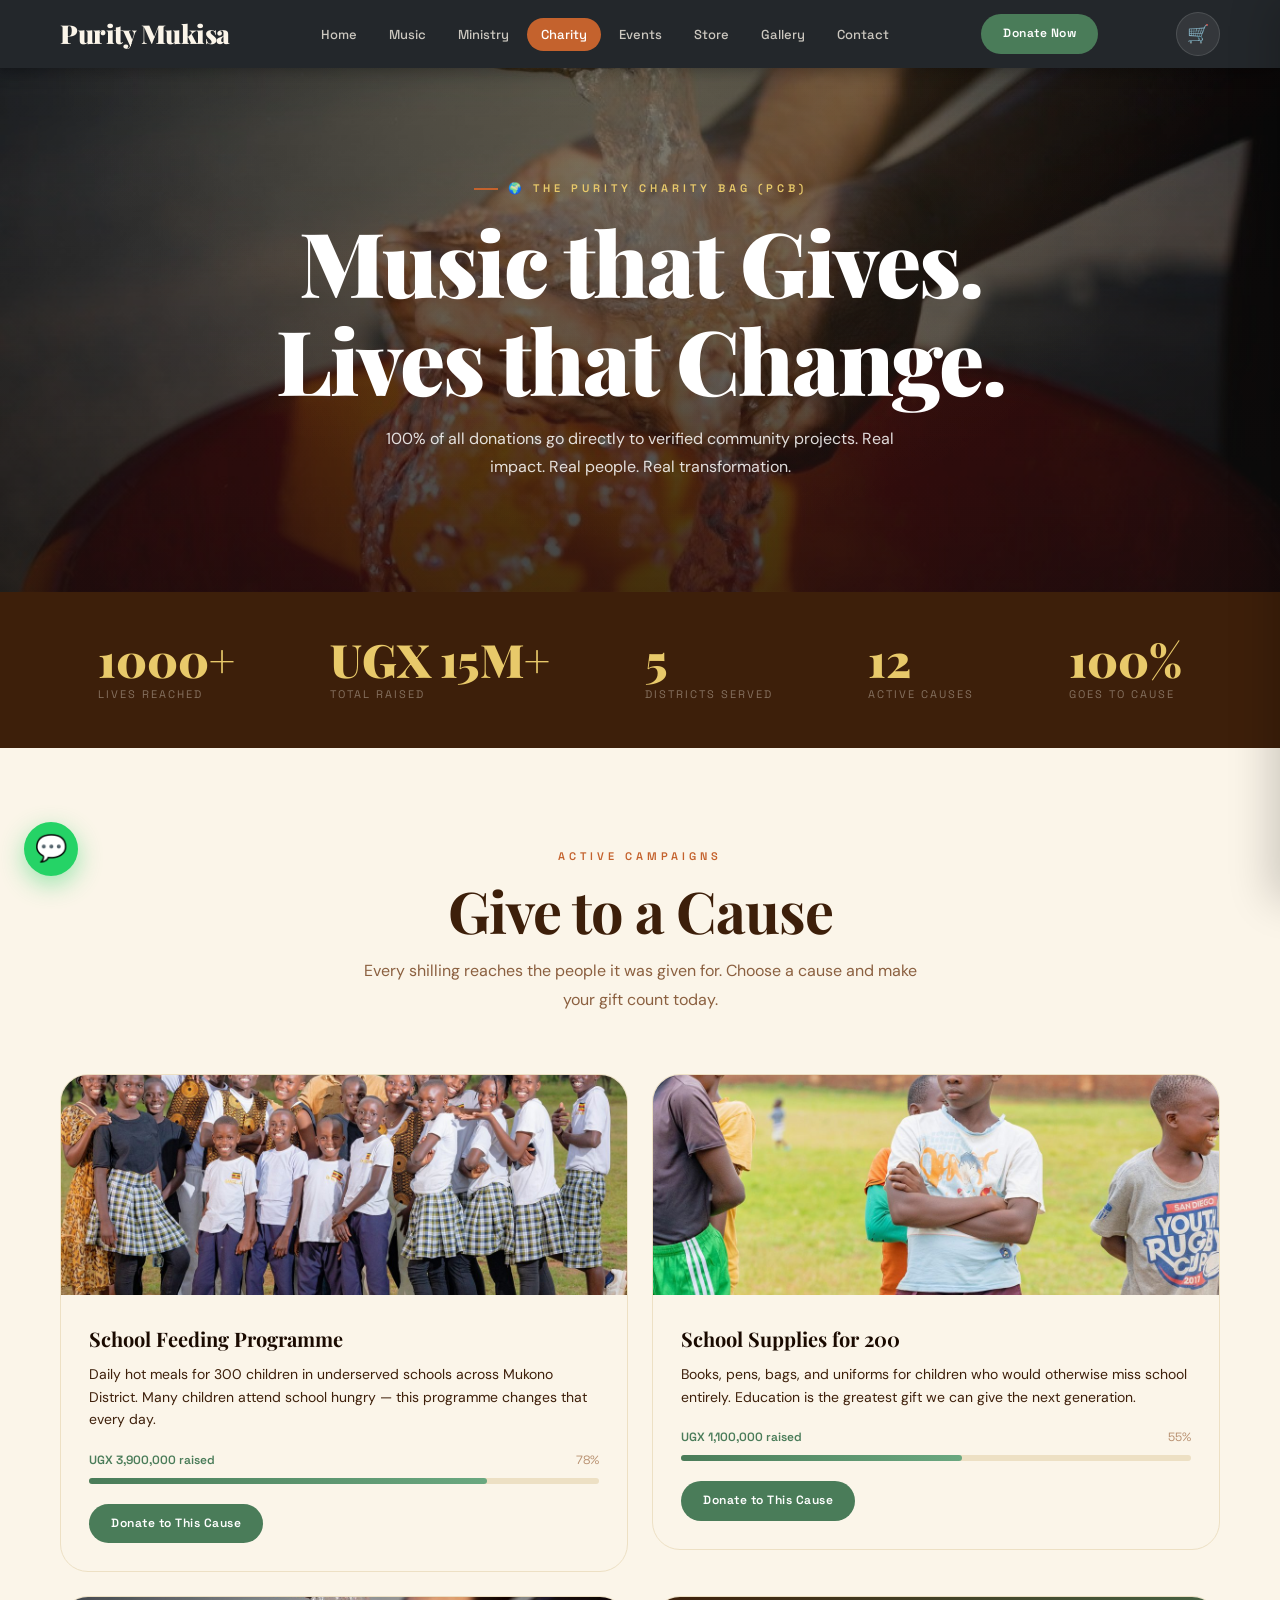
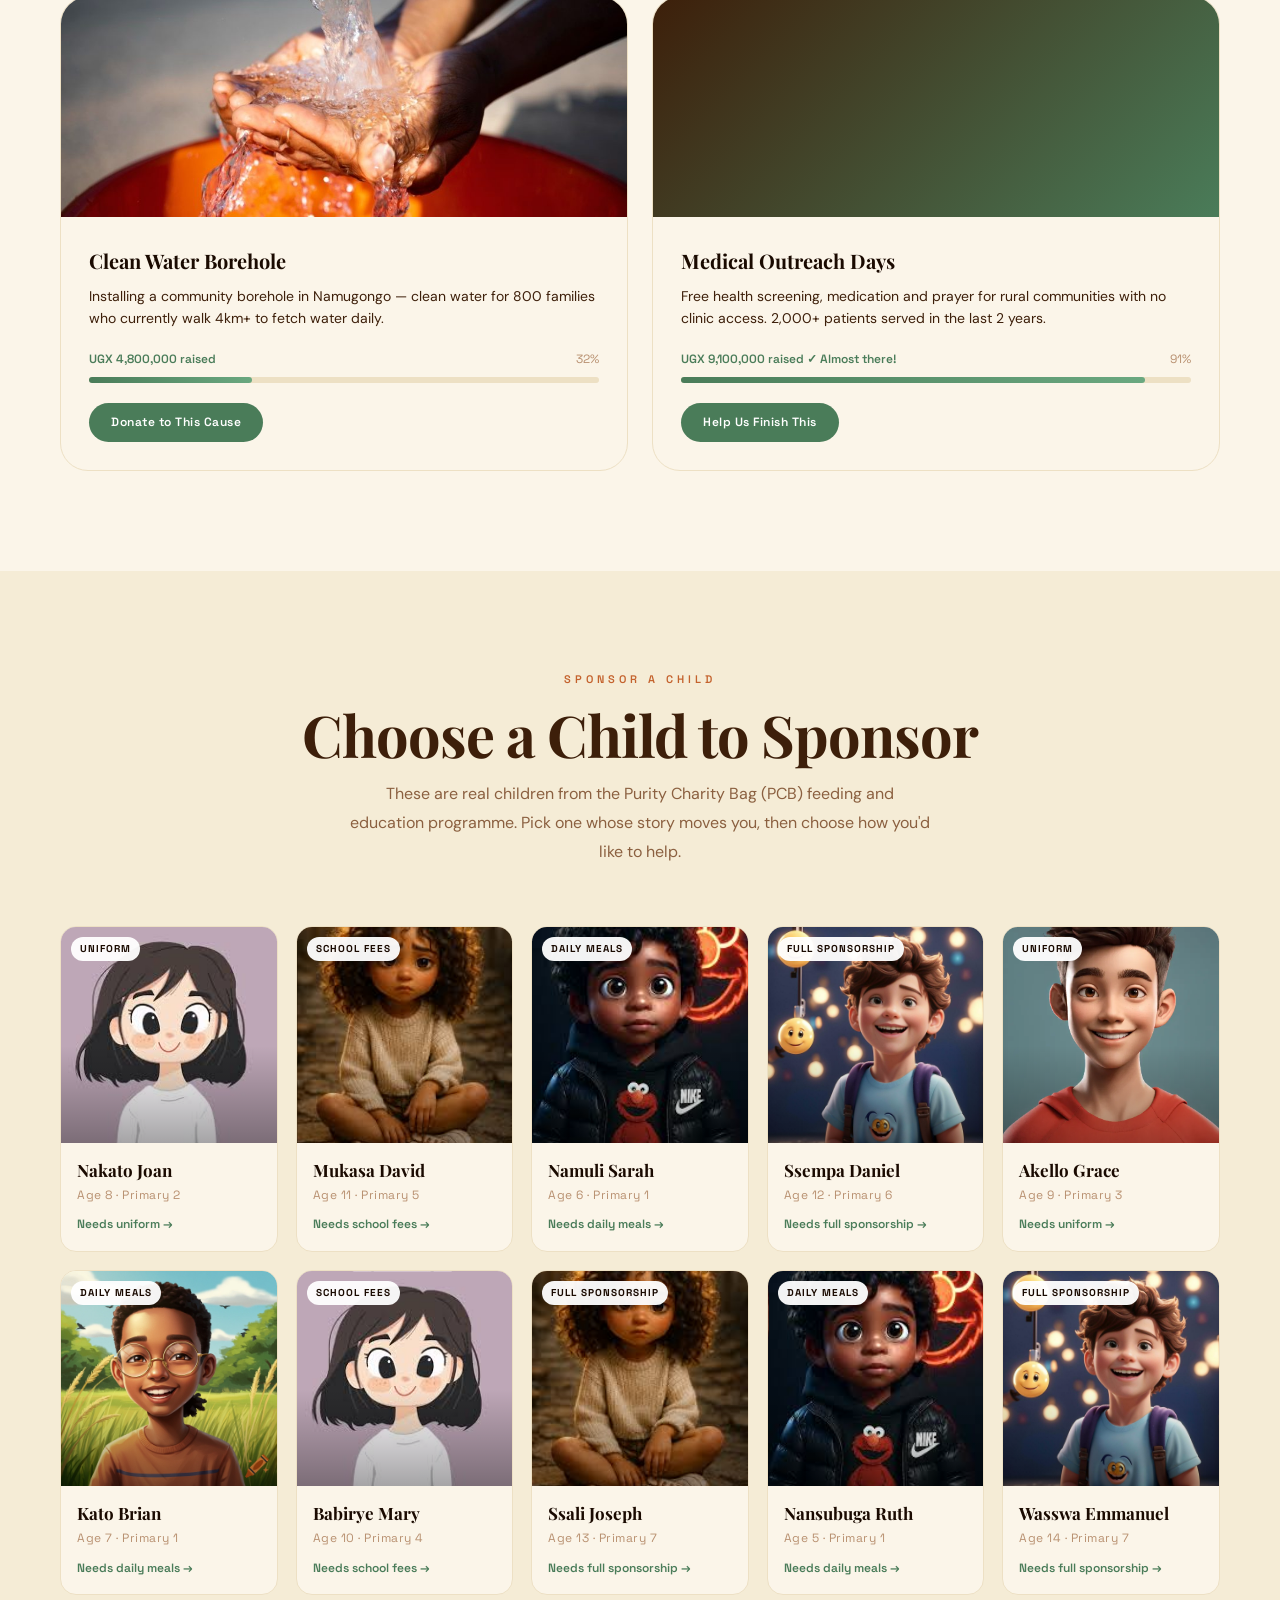
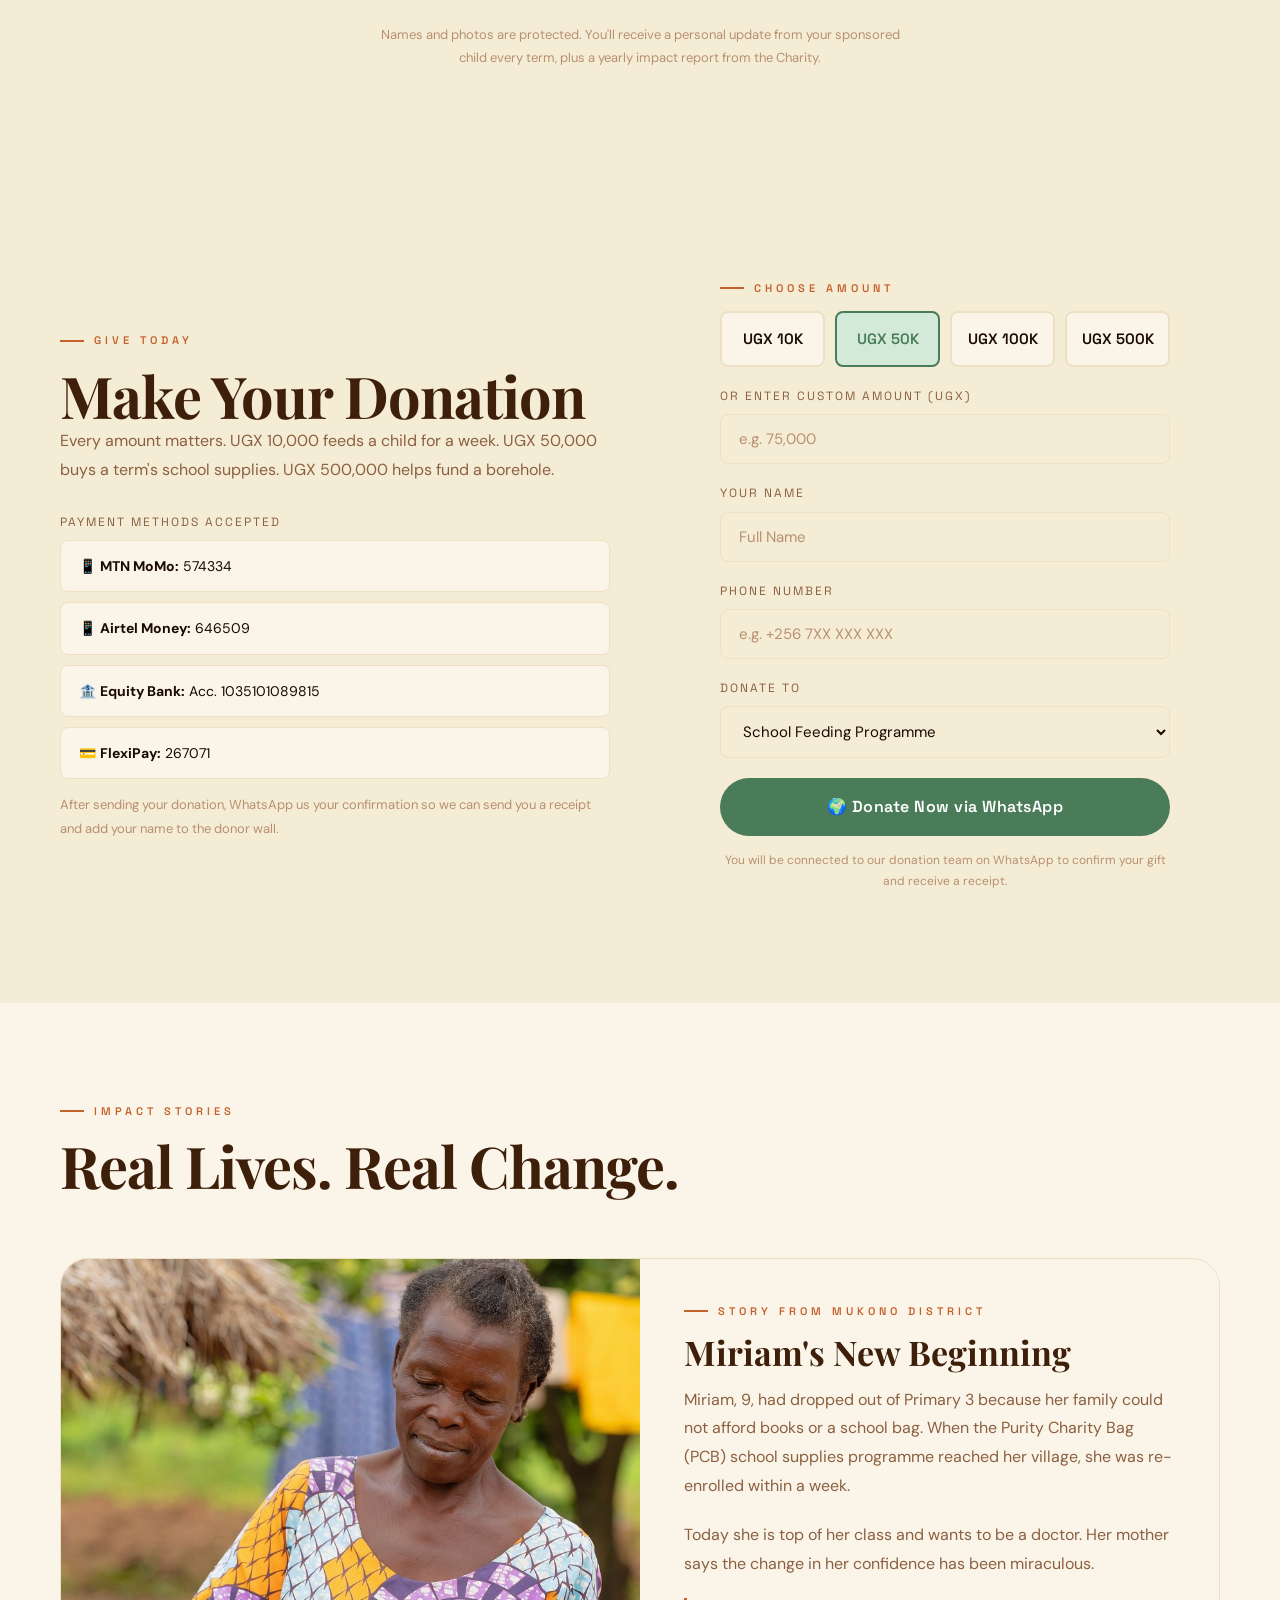
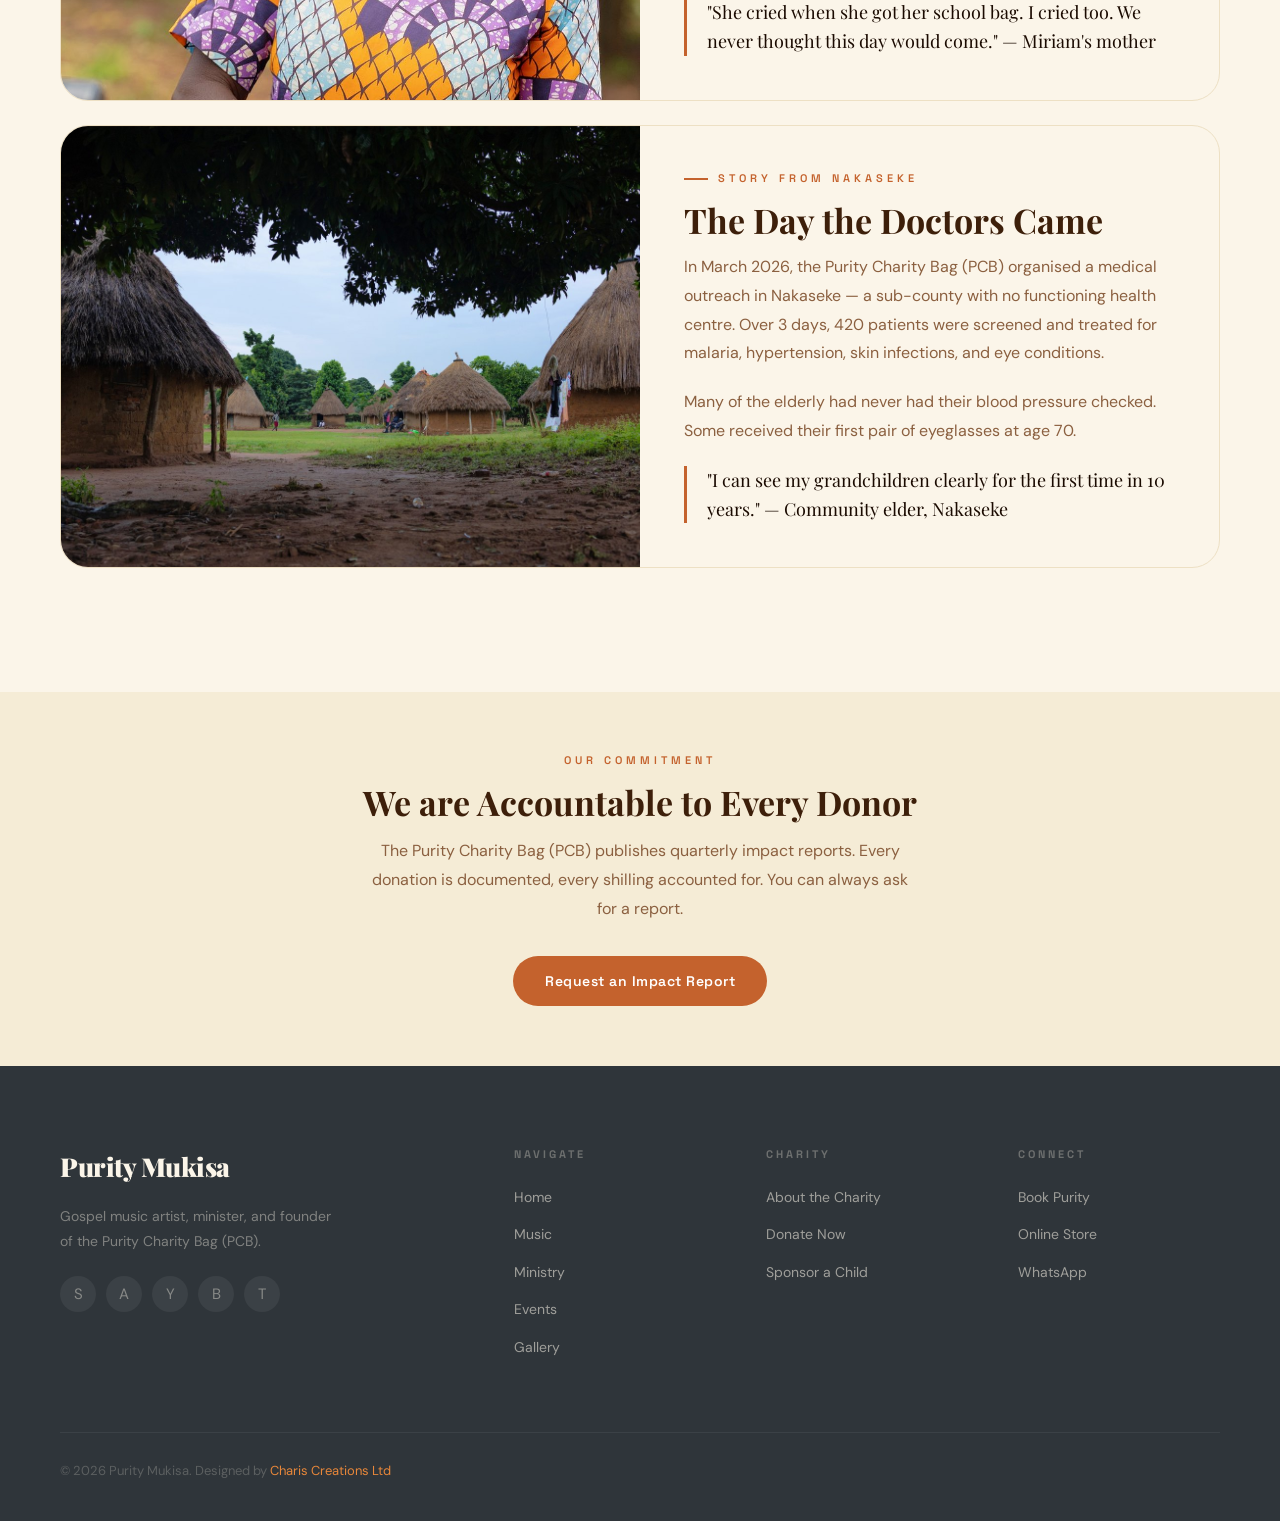
==== commit 477e2a08: "Charity: use cartoon images for child profiles; stack modal (photo on top, story+giving below)" ====
--- a/charity.html
+++ b/charity.html
@@ -117,12 +117,12 @@
 /* Modal */
 .child-modal-overlay { position:fixed; inset:0; background:rgba(26,10,0,0.6); backdrop-filter:blur(4px); z-index:1300; opacity:0; pointer-events:none; transition:opacity 0.3s; display:flex; align-items:center; justify-content:center; padding:24px; }
 .child-modal-overlay.open { opacity:1; pointer-events:auto; }
-.child-modal { background:var(--cream); border-radius:var(--radius-lg); max-width:920px; width:100%; max-height:90vh; overflow:hidden; display:grid; grid-template-columns:1fr 1.2fr; box-shadow:var(--shadow-lg); transform:scale(0.95); transition:transform 0.3s; }
+.child-modal { background:var(--cream); border-radius:var(--radius-lg); max-width:560px; width:100%; max-height:90vh; overflow:hidden; display:flex; flex-direction:column; box-shadow:var(--shadow-lg); transform:scale(0.95); transition:transform 0.3s; }
 .child-modal-overlay.open .child-modal { transform:scale(1); }
 @media(max-width:760px) { .child-modal { grid-template-columns:1fr; max-height:95vh; overflow-y:auto; } }
-.child-modal-photo { aspect-ratio:1/1; display:flex; align-items:center; justify-content:center; font-size:120px; color:rgba(255,255,255,0.9); position:relative; }
+.child-modal-photo { aspect-ratio:16/9; flex-shrink:0; background-size:cover; background-position:center; display:flex; align-items:center; justify-content:center; font-size:120px; color:rgba(255,255,255,0.9); position:relative; }
 @media(max-width:760px) { .child-modal-photo { aspect-ratio:16/9; font-size:80px; } }
-.child-modal-body  { padding:36px 38px; overflow-y:auto; }
+.child-modal-body  { padding:32px 34px; overflow-y:auto; flex:1; min-height:0; }
 @media(max-width:760px) { .child-modal-body { padding:24px 22px; } }
 .child-modal-close { position:absolute; top:16px; right:16px; width:38px; height:38px; border-radius:50%; background:rgba(255,255,255,0.95); border:none; cursor:pointer; font-size:18px; color:var(--dark); display:flex; align-items:center; justify-content:center; z-index:1; }
 .child-modal h3 { font-size:28px; margin-bottom:4px; }
@@ -172,16 +172,16 @@
 
 <script>
 const CHILDREN = [
-  { id:'nakato',     name:'Nakato Joan',         age:8,  grade:'Primary 2', emoji:'🌸', photo:'assets/web/child-1.jpg', gradient:'linear-gradient(135deg,var(--terra),var(--amber))',     need:'Needs uniform',    story:'Nakato just transferred from a village school where she sat on a dusty floor. She loves drawing and dreams of becoming a teacher one day. Her mother sells tomatoes at the local market to support five children alone. A new uniform would let Nakato fit in confidently with her new classmates.' },
-  { id:'mukasa',     name:'Mukasa David',        age:11, grade:'Primary 5', emoji:'⚽', photo:'assets/web/child-2.jpg', gradient:'linear-gradient(135deg,var(--sage),var(--gold))',        need:'Needs school fees',story:'David walks 4 kilometres each way to school. He is bright, top of his maths class, and wants to be a pilot. His grandmother is raising him after both parents passed. One term of school fees would keep him learning without interruption.' },
-  { id:'namuli',     name:'Namuli Sarah',        age:6,  grade:'Primary 1', emoji:'🌻', photo:'assets/web/child-3.jpg', gradient:'linear-gradient(135deg,var(--amber),var(--sage-light))', need:'Needs daily meals',story:'Sarah is the eldest of four and often comes to school without breakfast. She is shy at first but lights up when she sings in the choir. Daily meals through our feeding programme would let her concentrate in class instead of going hungry.' },
-  { id:'ssempa',     name:'Ssempa Daniel',       age:12, grade:'Primary 6', emoji:'📚', photo:'assets/web/child-4.jpg', gradient:'linear-gradient(135deg,var(--dark-mid),var(--terra))',   need:'Needs full sponsorship',story:'Daniel is at the top of his class and wants to become a doctor. His family lost their small farm to flooding last year. Full sponsorship covering fees, uniform, meals and supplies would keep him on track for secondary school and beyond.' },
-  { id:'akello',     name:'Akello Grace',        age:9,  grade:'Primary 3', emoji:'🌺', photo:'assets/web/child-2.jpg', gradient:'linear-gradient(135deg,var(--terra-dark),var(--gold))',  need:'Needs uniform',    story:'Grace lost her father two years ago. She is quiet, kind, and loves reading more than playing. Her mother is a casual worker and cannot afford a school uniform — Grace currently wears a hand-me-down two sizes too big.' },
-  { id:'kato',       name:'Kato Brian',          age:7,  grade:'Primary 1', emoji:'🦁', photo:'assets/web/child-3.jpg', gradient:'linear-gradient(135deg,var(--amber),var(--terra))',     need:'Needs daily meals',story:'Brian is a twin (his sister Mary is also on our list). He loves football and wants every meal to include matooke. His family runs a small charcoal stall but the income is unreliable. Sponsoring his meals frees the family budget for medicine and rent.' },
-  { id:'babirye',    name:'Babirye Mary',        age:10, grade:'Primary 4', emoji:'📖', photo:'assets/web/child-1.jpg', gradient:'linear-gradient(135deg,var(--gold-light),var(--sage))',  need:'Needs school fees',story:'Mary is Brian\'s twin and the top reader in her grade. She wants to be a nurse so she can help her grandmother who has diabetes. One term of school fees would let her finish the year without being sent home.' },
-  { id:'ssali',      name:'Ssali Joseph',        age:13, grade:'Primary 7', emoji:'✨', photo:'assets/web/child-4.jpg', gradient:'linear-gradient(135deg,var(--sage),var(--dark-mid))',   need:'Needs full sponsorship',story:'Joseph helps at his local church on weekends and says he wants to be a pastor like Bishop. He is in his final primary year and needs full sponsorship to transition into secondary school — uniform, fees, meals, and books. Without help, he risks dropping out.' },
-  { id:'nansubuga',  name:'Nansubuga Ruth',      age:5,  grade:'Primary 1', emoji:'🌷', photo:'assets/web/child-2.jpg', gradient:'linear-gradient(135deg,var(--sage-light),var(--amber))', need:'Needs daily meals',story:'Ruth is the youngest in our programme. She just started P1 and is still adjusting to a full school day. Her parents work as boda-boda riders with unstable income. Daily meals would help her grow strong and stay focused during her first year of school.' },
-  { id:'wasswa',     name:'Wasswa Emmanuel',     age:14, grade:'Primary 7', emoji:'🎓', photo:'assets/web/child-3.jpg', gradient:'linear-gradient(135deg,var(--terra),var(--dark))',      need:'Needs full sponsorship',story:'Emmanuel is finishing primary school this year and dreams of being an engineer. He repairs broken radios for neighbours to earn pocket money. Full sponsorship would cover his transition to a vocational secondary school where he can pursue his passion for fixing things.' },
+  { id:'nakato',     name:'Nakato Joan',         age:8,  grade:'Primary 2', emoji:'🌸', photo:'assets/charity/profile-1.jpg', gradient:'linear-gradient(135deg,var(--terra),var(--amber))',     need:'Needs uniform',    story:'Nakato just transferred from a village school where she sat on a dusty floor. She loves drawing and dreams of becoming a teacher one day. Her mother sells tomatoes at the local market to support five children alone. A new uniform would let Nakato fit in confidently with her new classmates.' },
+  { id:'mukasa',     name:'Mukasa David',        age:11, grade:'Primary 5', emoji:'⚽', photo:'assets/charity/profile-2.jpg', gradient:'linear-gradient(135deg,var(--sage),var(--gold))',        need:'Needs school fees',story:'David walks 4 kilometres each way to school. He is bright, top of his maths class, and wants to be a pilot. His grandmother is raising him after both parents passed. One term of school fees would keep him learning without interruption.' },
+  { id:'namuli',     name:'Namuli Sarah',        age:6,  grade:'Primary 1', emoji:'🌻', photo:'assets/charity/profile-3.jpg', gradient:'linear-gradient(135deg,var(--amber),var(--sage-light))', need:'Needs daily meals',story:'Sarah is the eldest of four and often comes to school without breakfast. She is shy at first but lights up when she sings in the choir. Daily meals through our feeding programme would let her concentrate in class instead of going hungry.' },
+  { id:'ssempa',     name:'Ssempa Daniel',       age:12, grade:'Primary 6', emoji:'📚', photo:'assets/charity/profile-4.jpg', gradient:'linear-gradient(135deg,var(--dark-mid),var(--terra))',   need:'Needs full sponsorship',story:'Daniel is at the top of his class and wants to become a doctor. His family lost their small farm to flooding last year. Full sponsorship covering fees, uniform, meals and supplies would keep him on track for secondary school and beyond.' },
+  { id:'akello',     name:'Akello Grace',        age:9,  grade:'Primary 3', emoji:'🌺', photo:'assets/charity/profile-5.webp', gradient:'linear-gradient(135deg,var(--terra-dark),var(--gold))',  need:'Needs uniform',    story:'Grace lost her father two years ago. She is quiet, kind, and loves reading more than playing. Her mother is a casual worker and cannot afford a school uniform — Grace currently wears a hand-me-down two sizes too big.' },
+  { id:'kato',       name:'Kato Brian',          age:7,  grade:'Primary 1', emoji:'🦁', photo:'assets/charity/profile-6.webp', gradient:'linear-gradient(135deg,var(--amber),var(--terra))',     need:'Needs daily meals',story:'Brian is a twin (his sister Mary is also on our list). He loves football and wants every meal to include matooke. His family runs a small charcoal stall but the income is unreliable. Sponsoring his meals frees the family budget for medicine and rent.' },
+  { id:'babirye',    name:'Babirye Mary',        age:10, grade:'Primary 4', emoji:'📖', photo:'assets/charity/profile-1.jpg', gradient:'linear-gradient(135deg,var(--gold-light),var(--sage))',  need:'Needs school fees',story:'Mary is Brian\'s twin and the top reader in her grade. She wants to be a nurse so she can help her grandmother who has diabetes. One term of school fees would let her finish the year without being sent home.' },
+  { id:'ssali',      name:'Ssali Joseph',        age:13, grade:'Primary 7', emoji:'✨', photo:'assets/charity/profile-2.jpg', gradient:'linear-gradient(135deg,var(--sage),var(--dark-mid))',   need:'Needs full sponsorship',story:'Joseph helps at his local church on weekends and says he wants to be a pastor like Bishop. He is in his final primary year and needs full sponsorship to transition into secondary school — uniform, fees, meals, and books. Without help, he risks dropping out.' },
+  { id:'nansubuga',  name:'Nansubuga Ruth',      age:5,  grade:'Primary 1', emoji:'🌷', photo:'assets/charity/profile-3.jpg', gradient:'linear-gradient(135deg,var(--sage-light),var(--amber))', need:'Needs daily meals',story:'Ruth is the youngest in our programme. She just started P1 and is still adjusting to a full school day. Her parents work as boda-boda riders with unstable income. Daily meals would help her grow strong and stay focused during her first year of school.' },
+  { id:'wasswa',     name:'Wasswa Emmanuel',     age:14, grade:'Primary 7', emoji:'🎓', photo:'assets/charity/profile-4.jpg', gradient:'linear-gradient(135deg,var(--terra),var(--dark))',      need:'Needs full sponsorship',story:'Emmanuel is finishing primary school this year and dreams of being an engineer. He repairs broken radios for neighbours to earn pocket money. Full sponsorship would cover his transition to a vocational secondary school where he can pursue his passion for fixing things.' },
 ];
 
 const SPONSOR_OPTIONS = [
--- a/styles.css
+++ b/styles.css
@@ -198,9 +198,16 @@
   width: 36px; height: 36px; border-radius: 50%;
   background: var(--terra); color: #fff; border: none; cursor: pointer;
   flex-shrink: 0; display: flex; align-items: center; justify-content: center;
-  font-size: 13px; opacity: 0; transition: var(--transition);
-}
-.song-list-item:hover .song-play { opacity: 1; }
+  font-size: 13px; opacity: 1; transition: var(--transition);
+}
+.song-play:hover { transform: translateY(-1px); }
+.song-dl {
+  width: 36px; height: 36px; border-radius: 50%;
+  background: var(--amber); color: #fff; border: none; cursor: pointer;
+  flex-shrink: 0; display: flex; align-items: center; justify-content: center;
+  font-size: 15px; text-decoration: none; transition: var(--transition);
+}
+.song-dl:hover { background: var(--terra); transform: translateY(-1px); }
 
 /* ---- Filter Buttons ---- */
 .filter-row { display: flex; gap: 10px; flex-wrap: wrap; margin-bottom: 40px; }
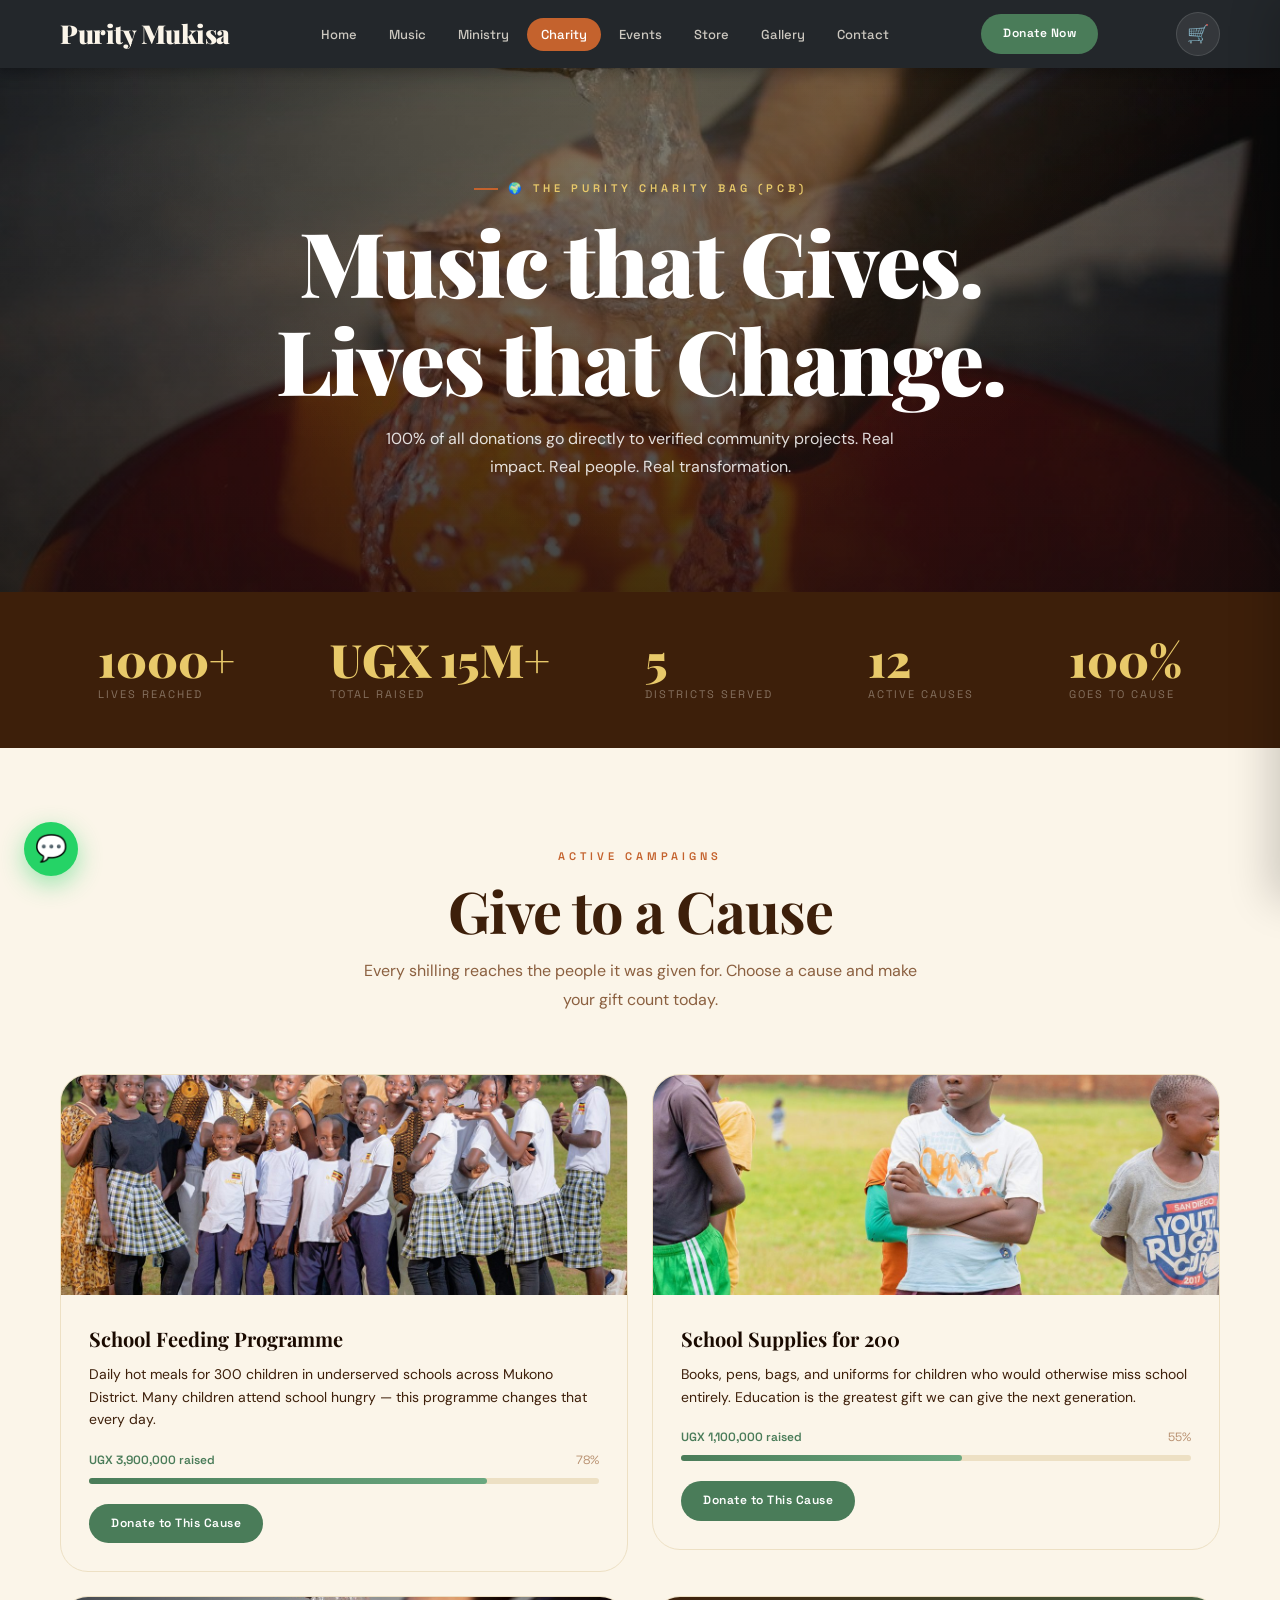
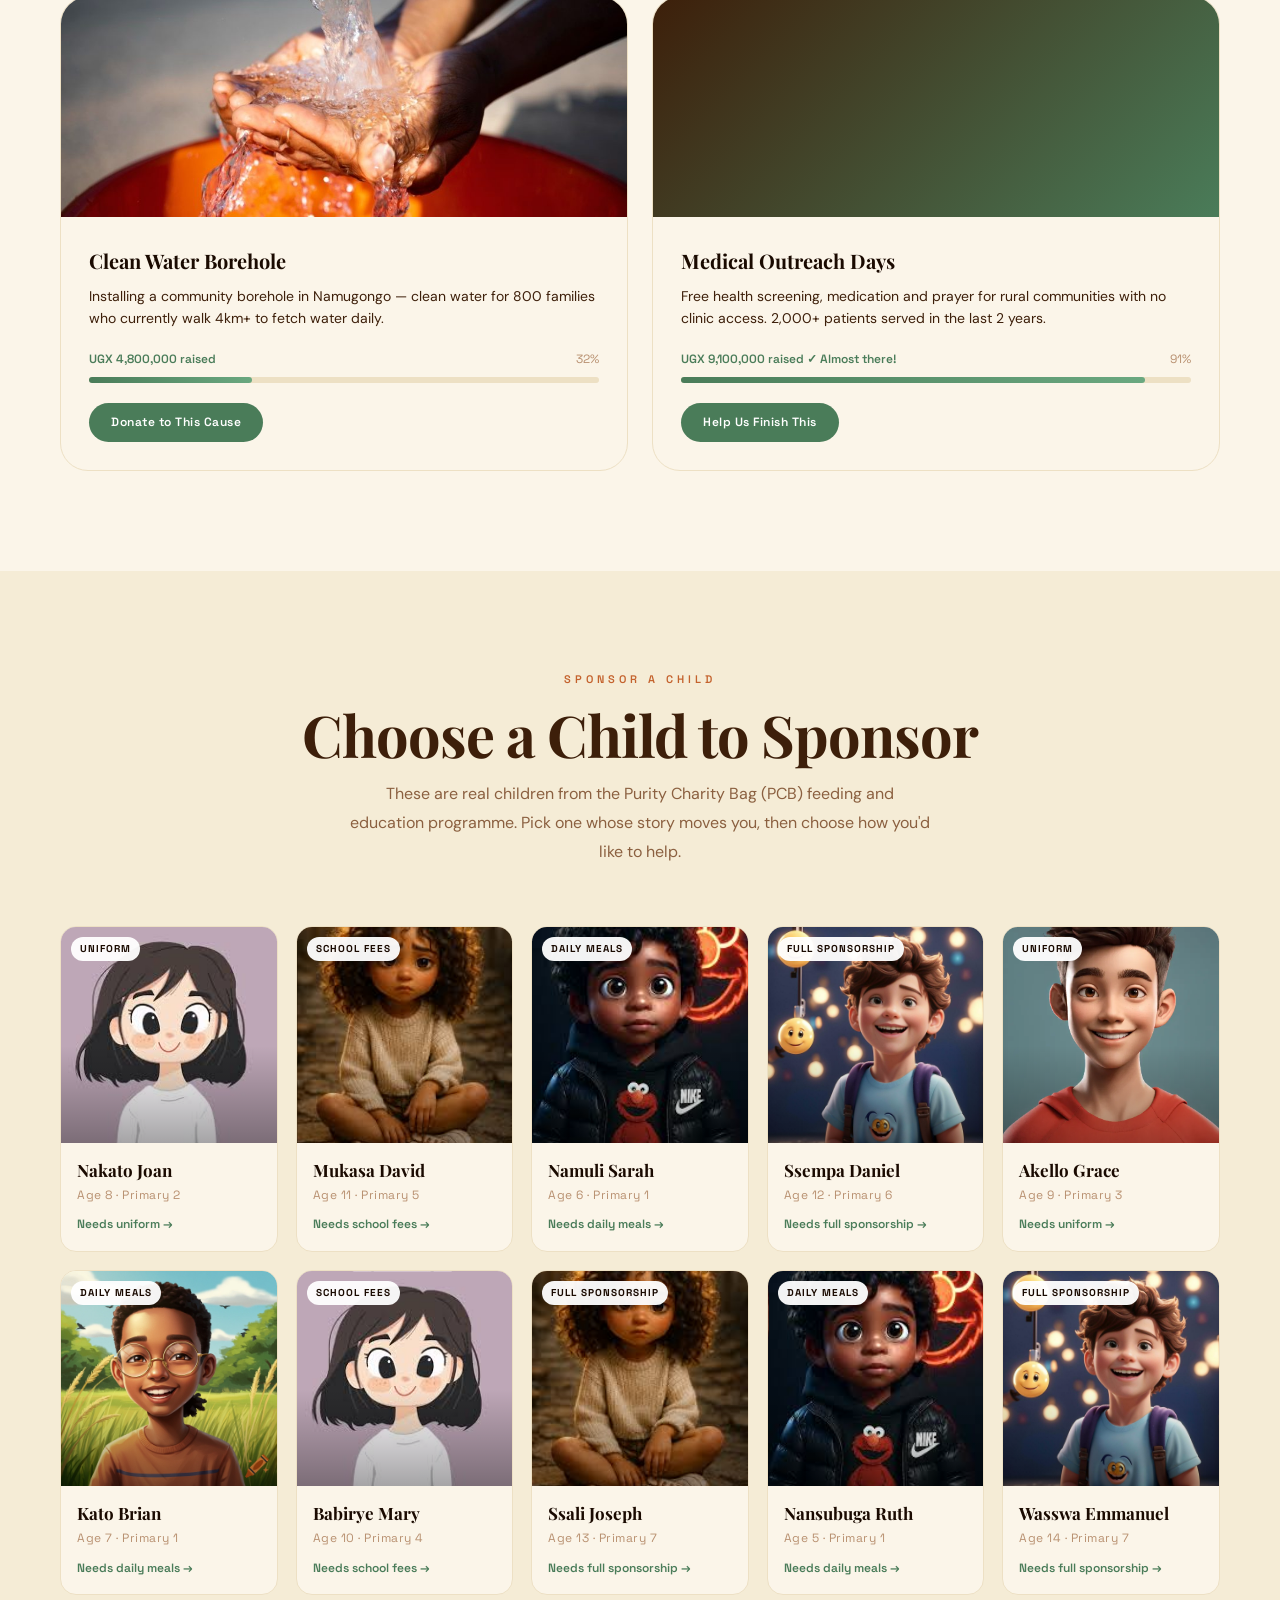
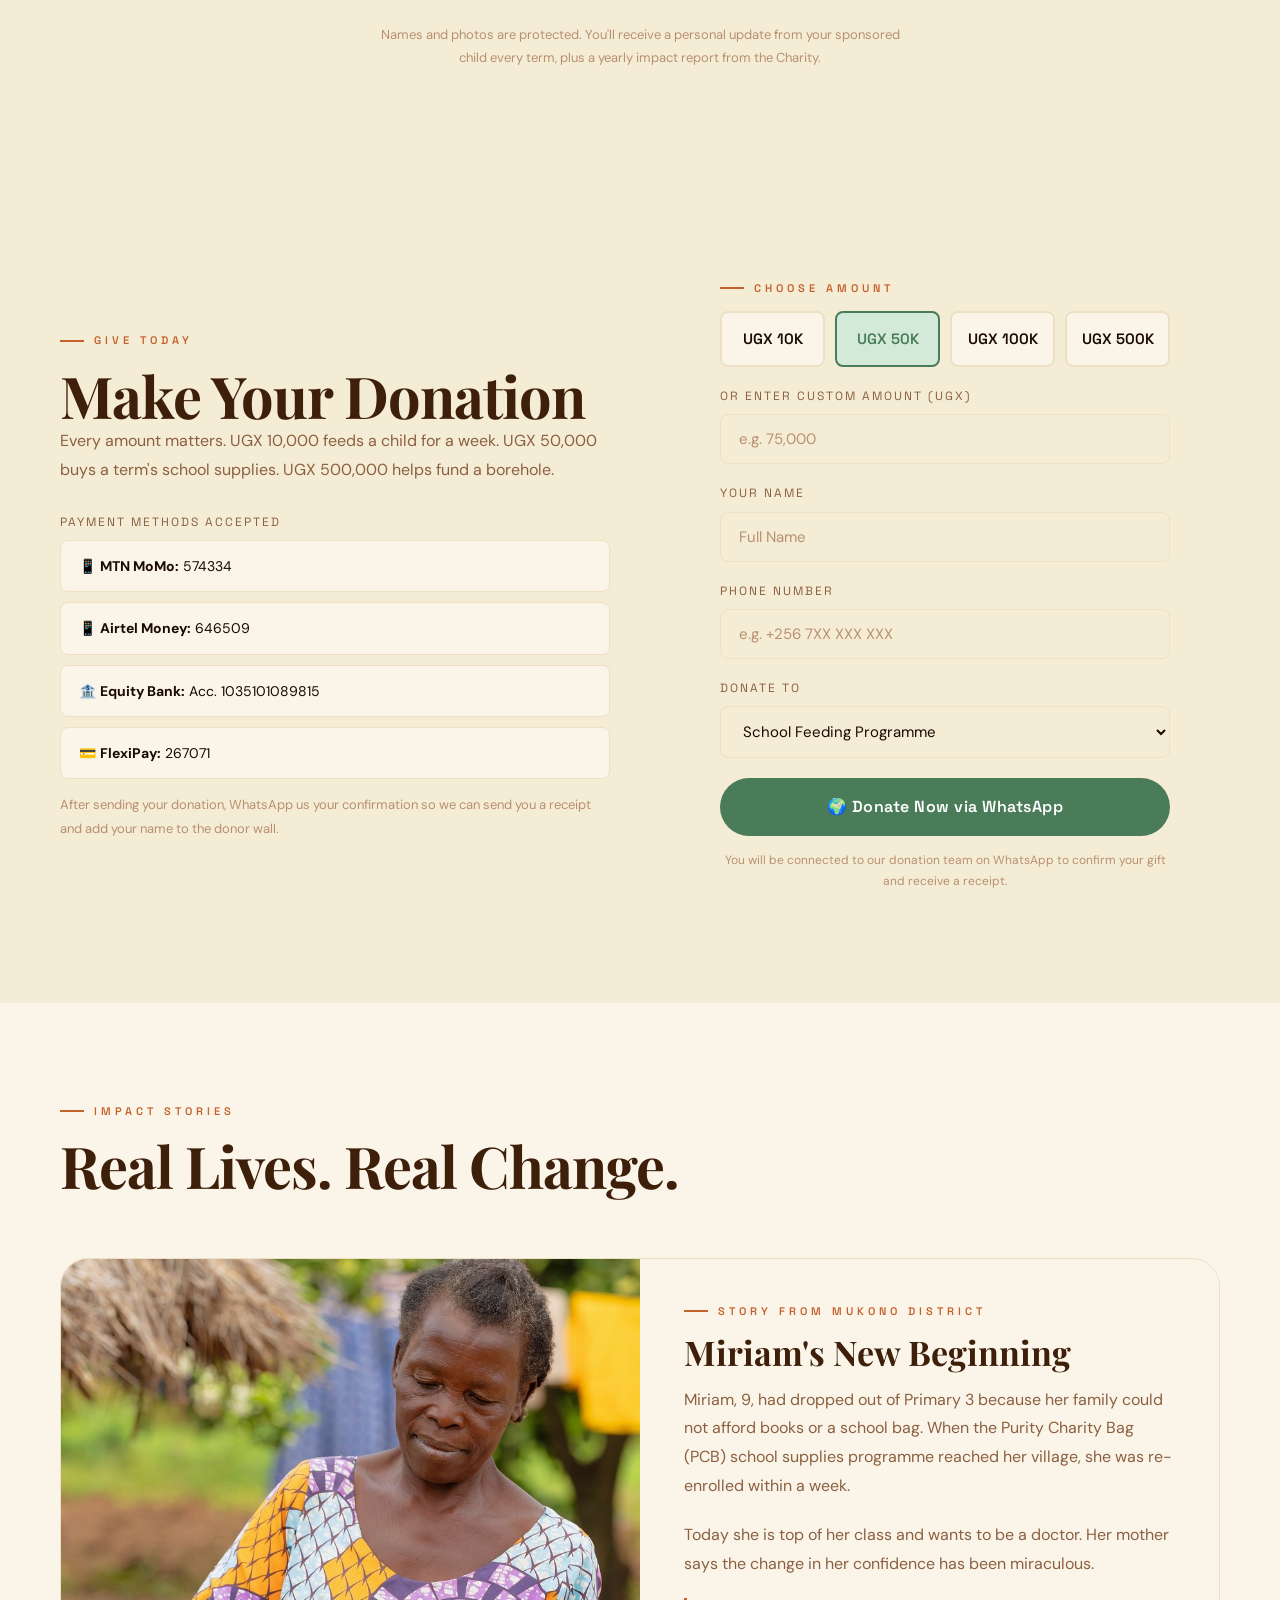
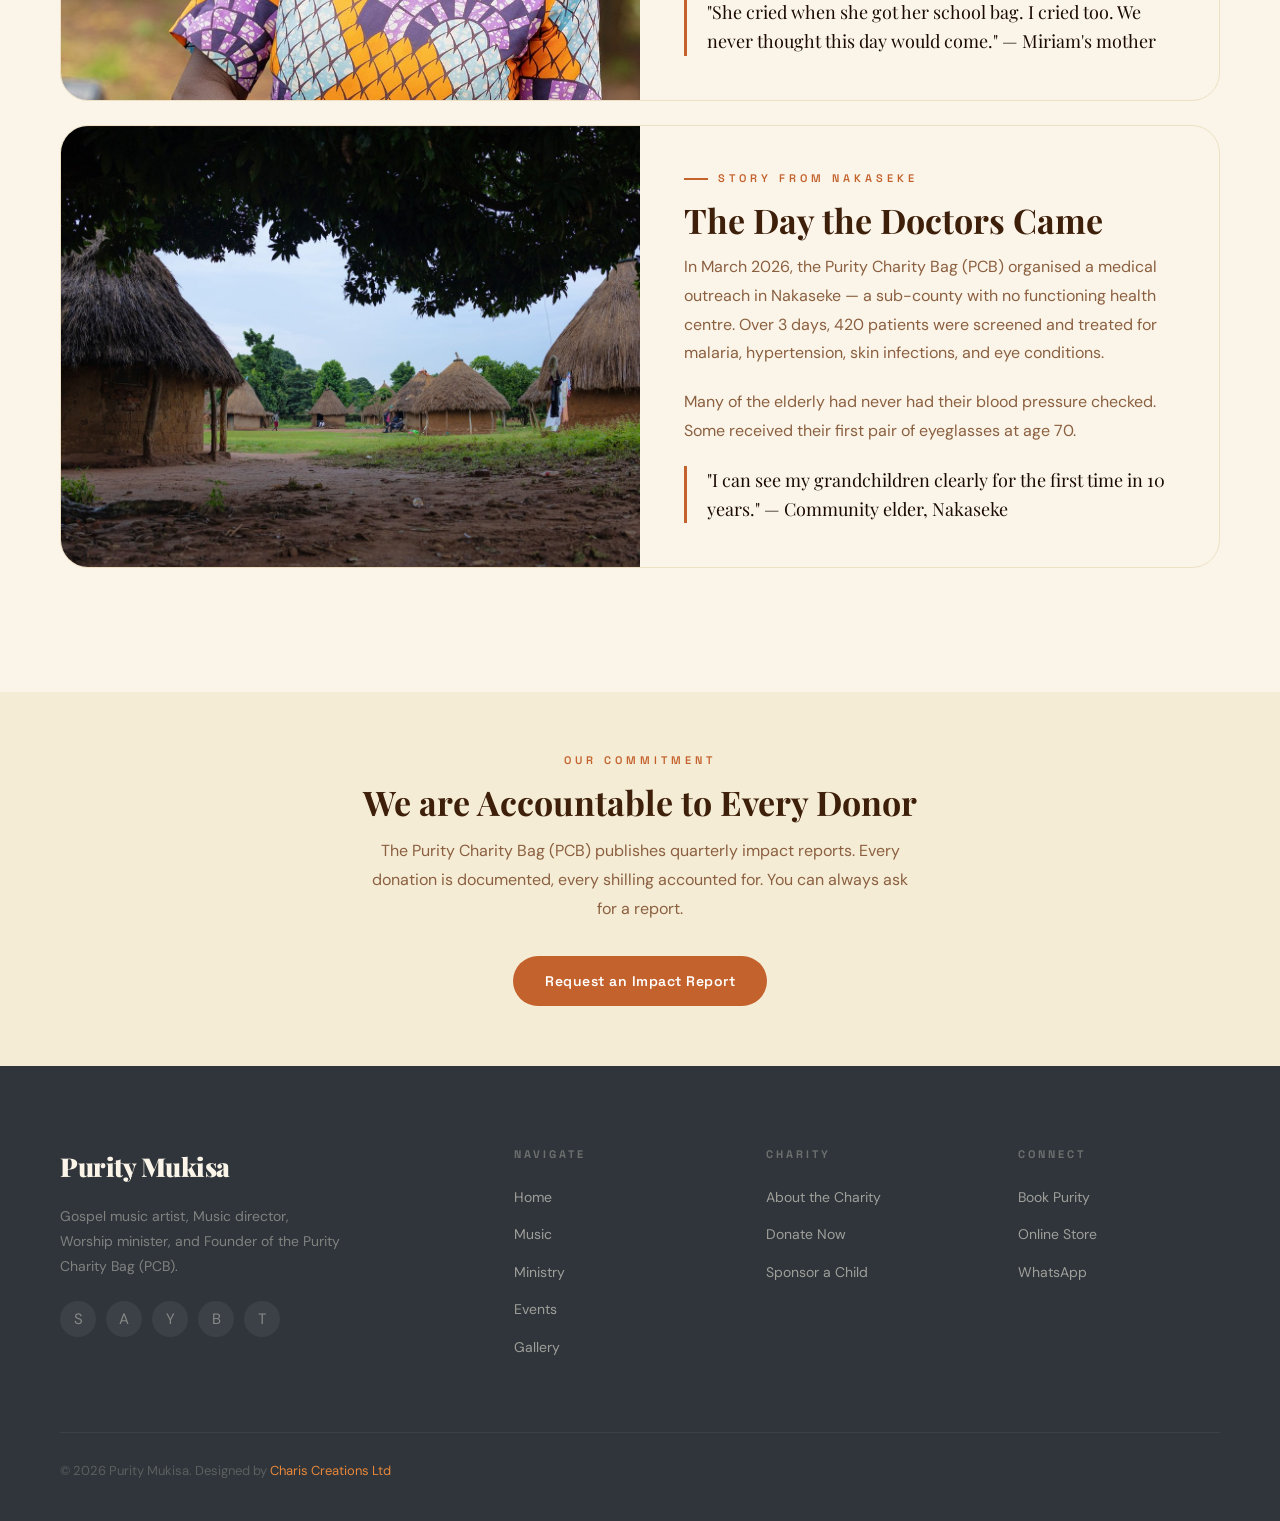
==== commit a7ad27ef: "Footer bio: 'Gospel music artist, Music director, Worship minister, and Founder of the Purity Charit" ====
--- a/charity.html
+++ b/charity.html
@@ -332,7 +332,7 @@
 <footer class="footer">
   <div class="container">
     <div class="footer-grid">
-      <div class="footer-brand"><a class="nav-logo" href="index.html" style="color:var(--cream);">Purity Mukisa</a><p>Gospel music artist, minister, and founder of the Purity Charity Bag (PCB).</p><div class="social-row" style="margin-top:22px;"><a class="social-btn" href="https://open.spotify.com/artist/5dY3sCQgFWaGNixuBnQlW9" target="_blank" rel="noopener noreferrer" aria-label="Spotify" title="Spotify">S</a><a class="social-btn" href="https://music.apple.com/ug/artist/purity-mukisa/1762441014" target="_blank" rel="noopener noreferrer" aria-label="Apple Music" title="Apple Music">A</a><a class="social-btn" href="https://www.youtube.com/@PureMe11" target="_blank" rel="noopener noreferrer" aria-label="YouTube" title="YouTube">Y</a><a class="social-btn" href="https://www.boomplay.com/share/artist/95971295" target="_blank" rel="noopener noreferrer" aria-label="Boomplay" title="Boomplay">B</a><a class="social-btn" href="https://www.tiktok.com/@puritymukisa11" target="_blank" rel="noopener noreferrer" aria-label="TikTok" title="TikTok">T</a></div></div>
+      <div class="footer-brand"><a class="nav-logo" href="index.html" style="color:var(--cream);">Purity Mukisa</a><p>Gospel music artist, Music director, Worship minister, and Founder of the Purity Charity Bag (PCB).</p><div class="social-row" style="margin-top:22px;"><a class="social-btn" href="https://open.spotify.com/artist/5dY3sCQgFWaGNixuBnQlW9" target="_blank" rel="noopener noreferrer" aria-label="Spotify" title="Spotify">S</a><a class="social-btn" href="https://music.apple.com/ug/artist/purity-mukisa/1762441014" target="_blank" rel="noopener noreferrer" aria-label="Apple Music" title="Apple Music">A</a><a class="social-btn" href="https://www.youtube.com/@PureMe11" target="_blank" rel="noopener noreferrer" aria-label="YouTube" title="YouTube">Y</a><a class="social-btn" href="https://www.boomplay.com/share/artist/95971295" target="_blank" rel="noopener noreferrer" aria-label="Boomplay" title="Boomplay">B</a><a class="social-btn" href="https://www.tiktok.com/@puritymukisa11" target="_blank" rel="noopener noreferrer" aria-label="TikTok" title="TikTok">T</a></div></div>
       <div class="footer-col"><h5>Navigate</h5><ul class="footer-links"><li><a href="index.html">Home</a></li><li><a href="music.html">Music</a></li><li><a href="ministry.html">Ministry</a></li><li><a href="events.html">Events</a></li><li><a href="gallery.html">Gallery</a></li></ul></div>
       <div class="footer-col"><h5>Charity</h5><ul class="footer-links"><li><a href="charity.html">About the Charity</a></li><li><a href="#donate">Donate Now</a></li><li><a href="#donate">Sponsor a Child</a></li></ul></div>
       <div class="footer-col"><h5>Connect</h5><ul class="footer-links"><li><a href="contact.html">Book Purity</a></li><li><a href="store.html">Online Store</a></li><li><a href="https://wa.me/256771492493" target="_blank">WhatsApp</a></li></ul></div>
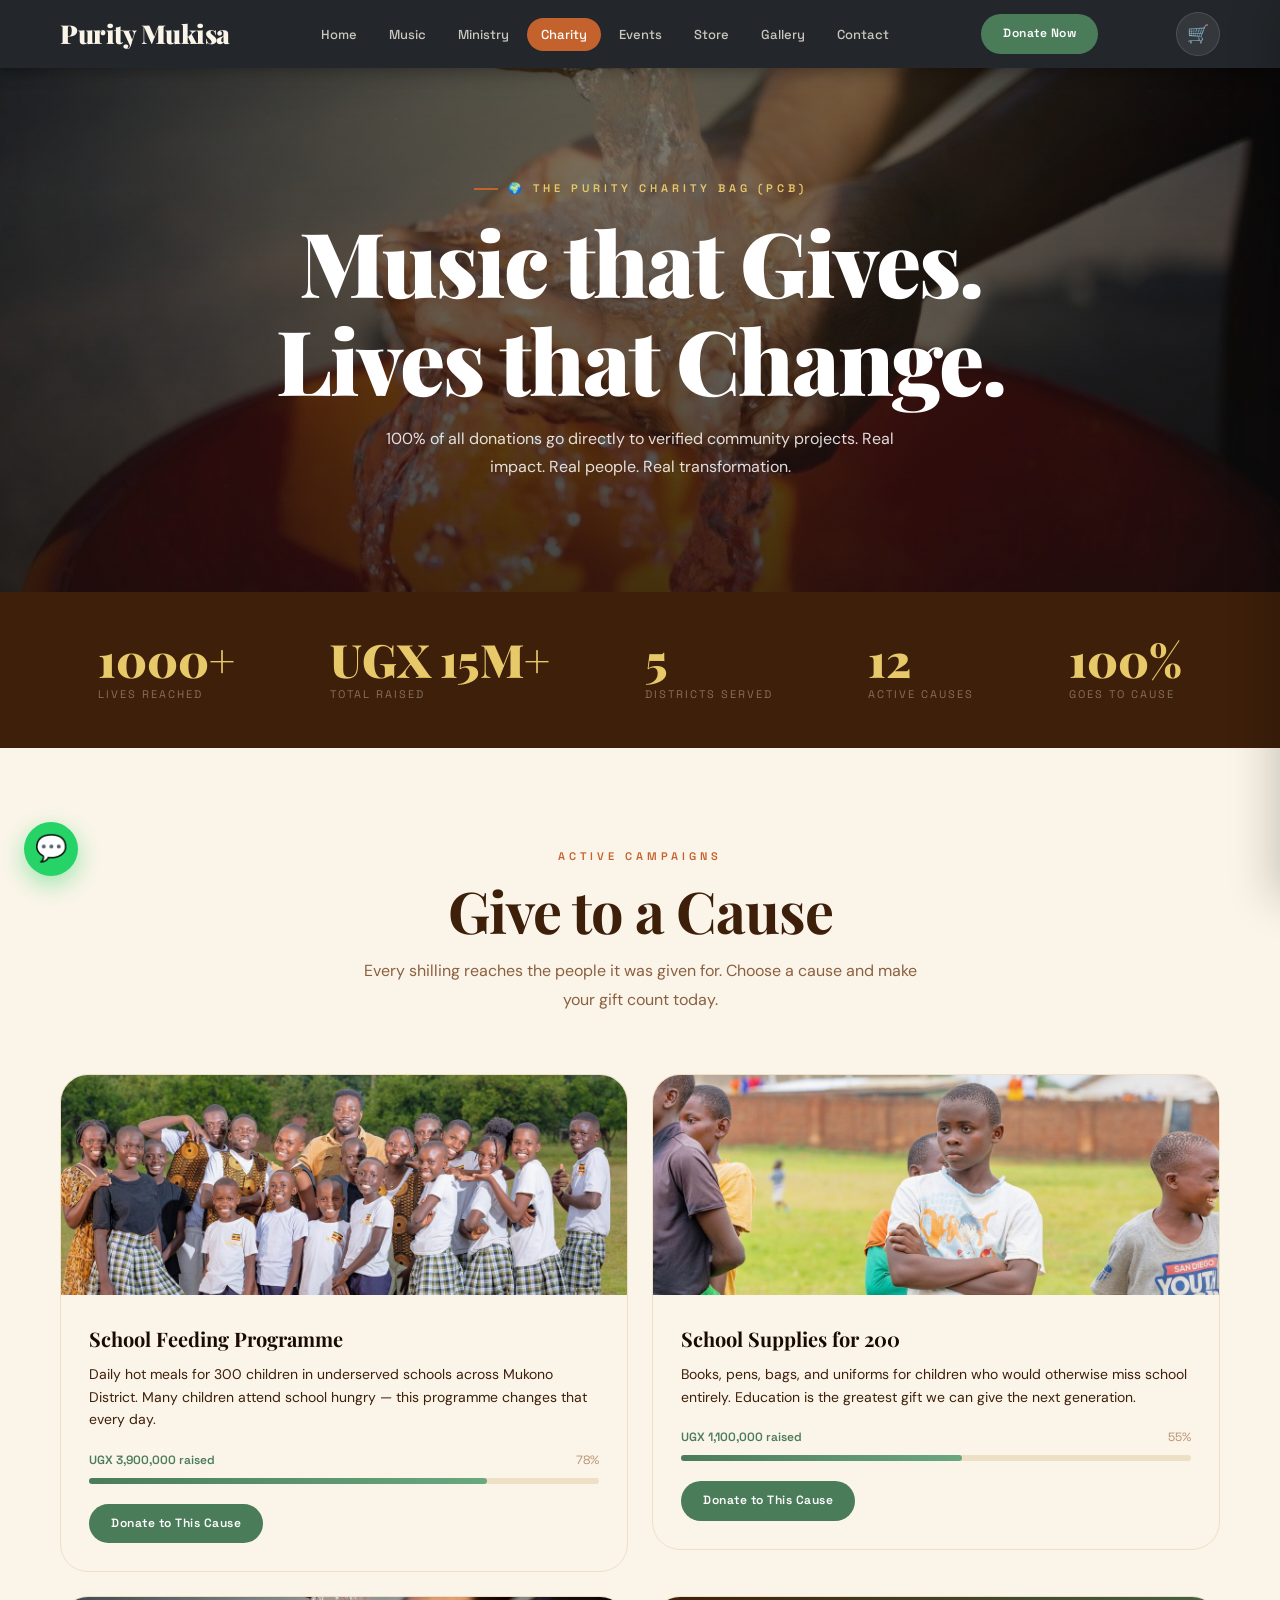
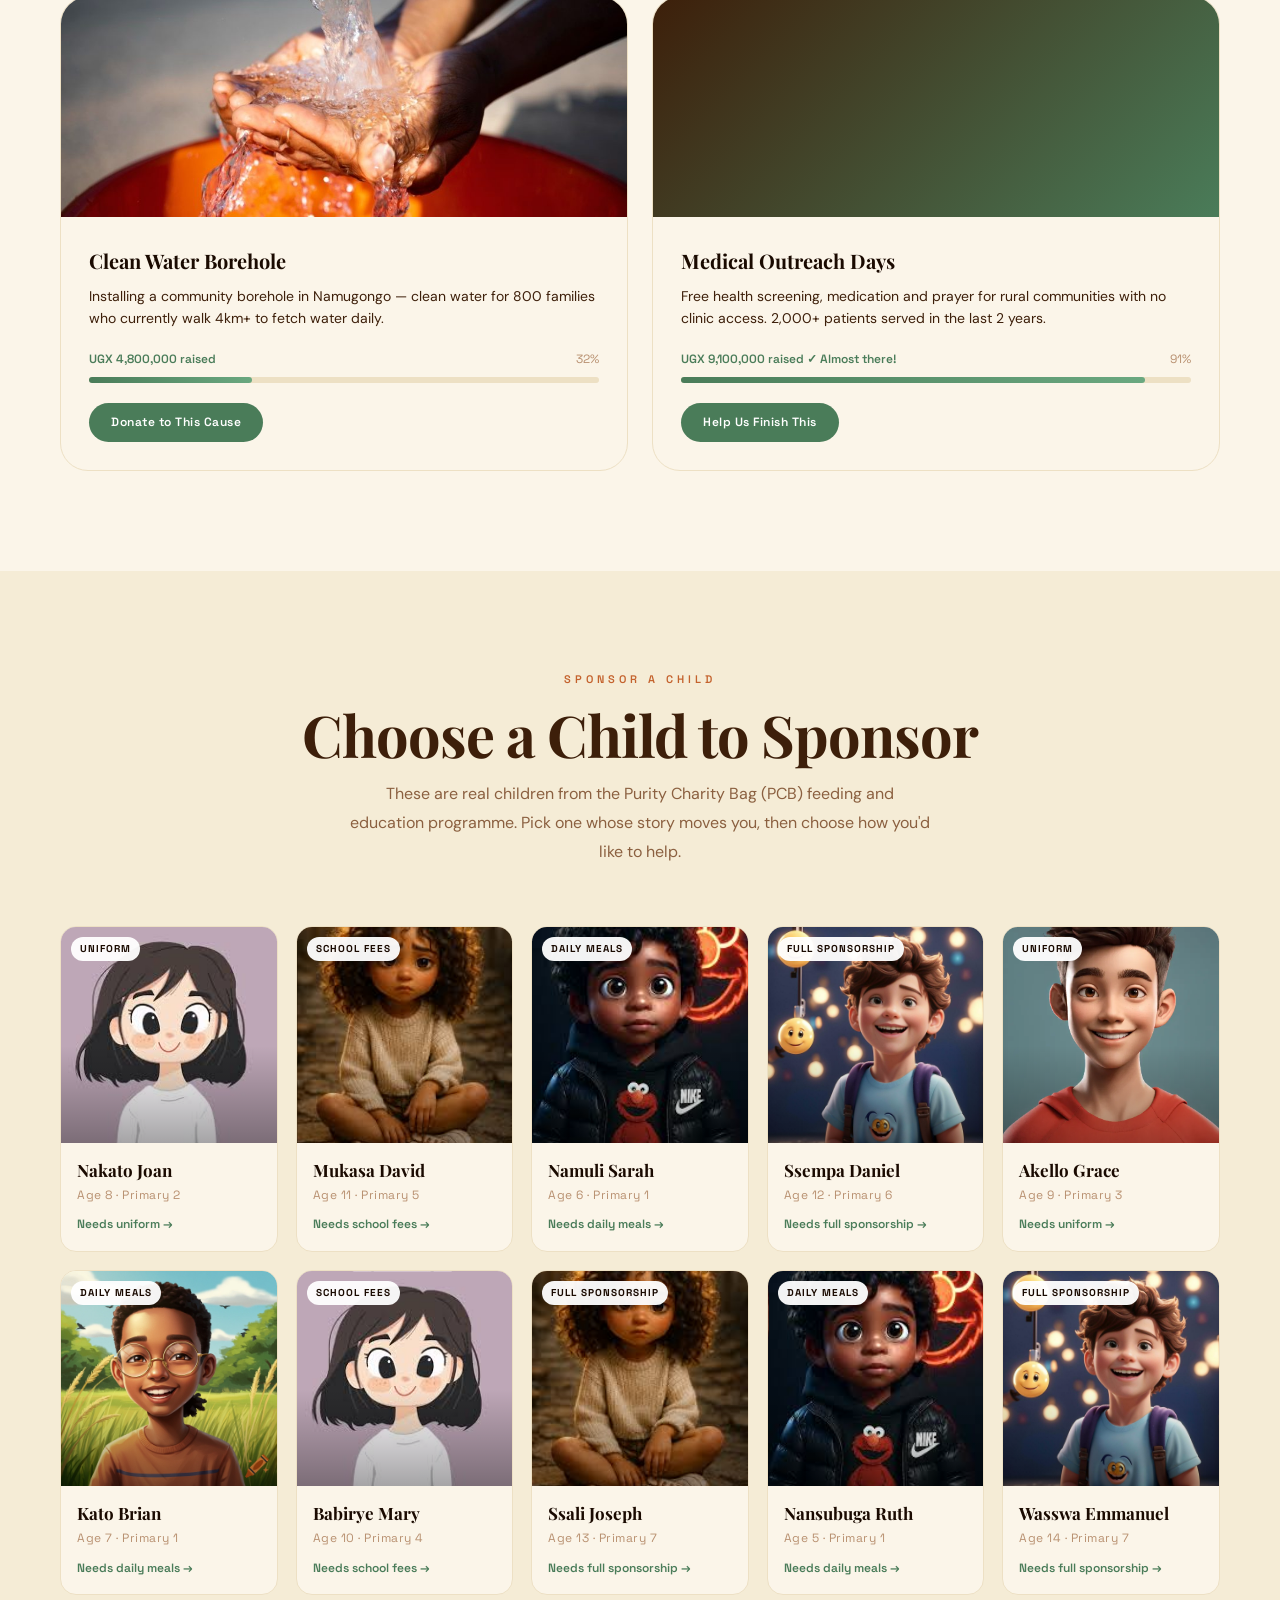
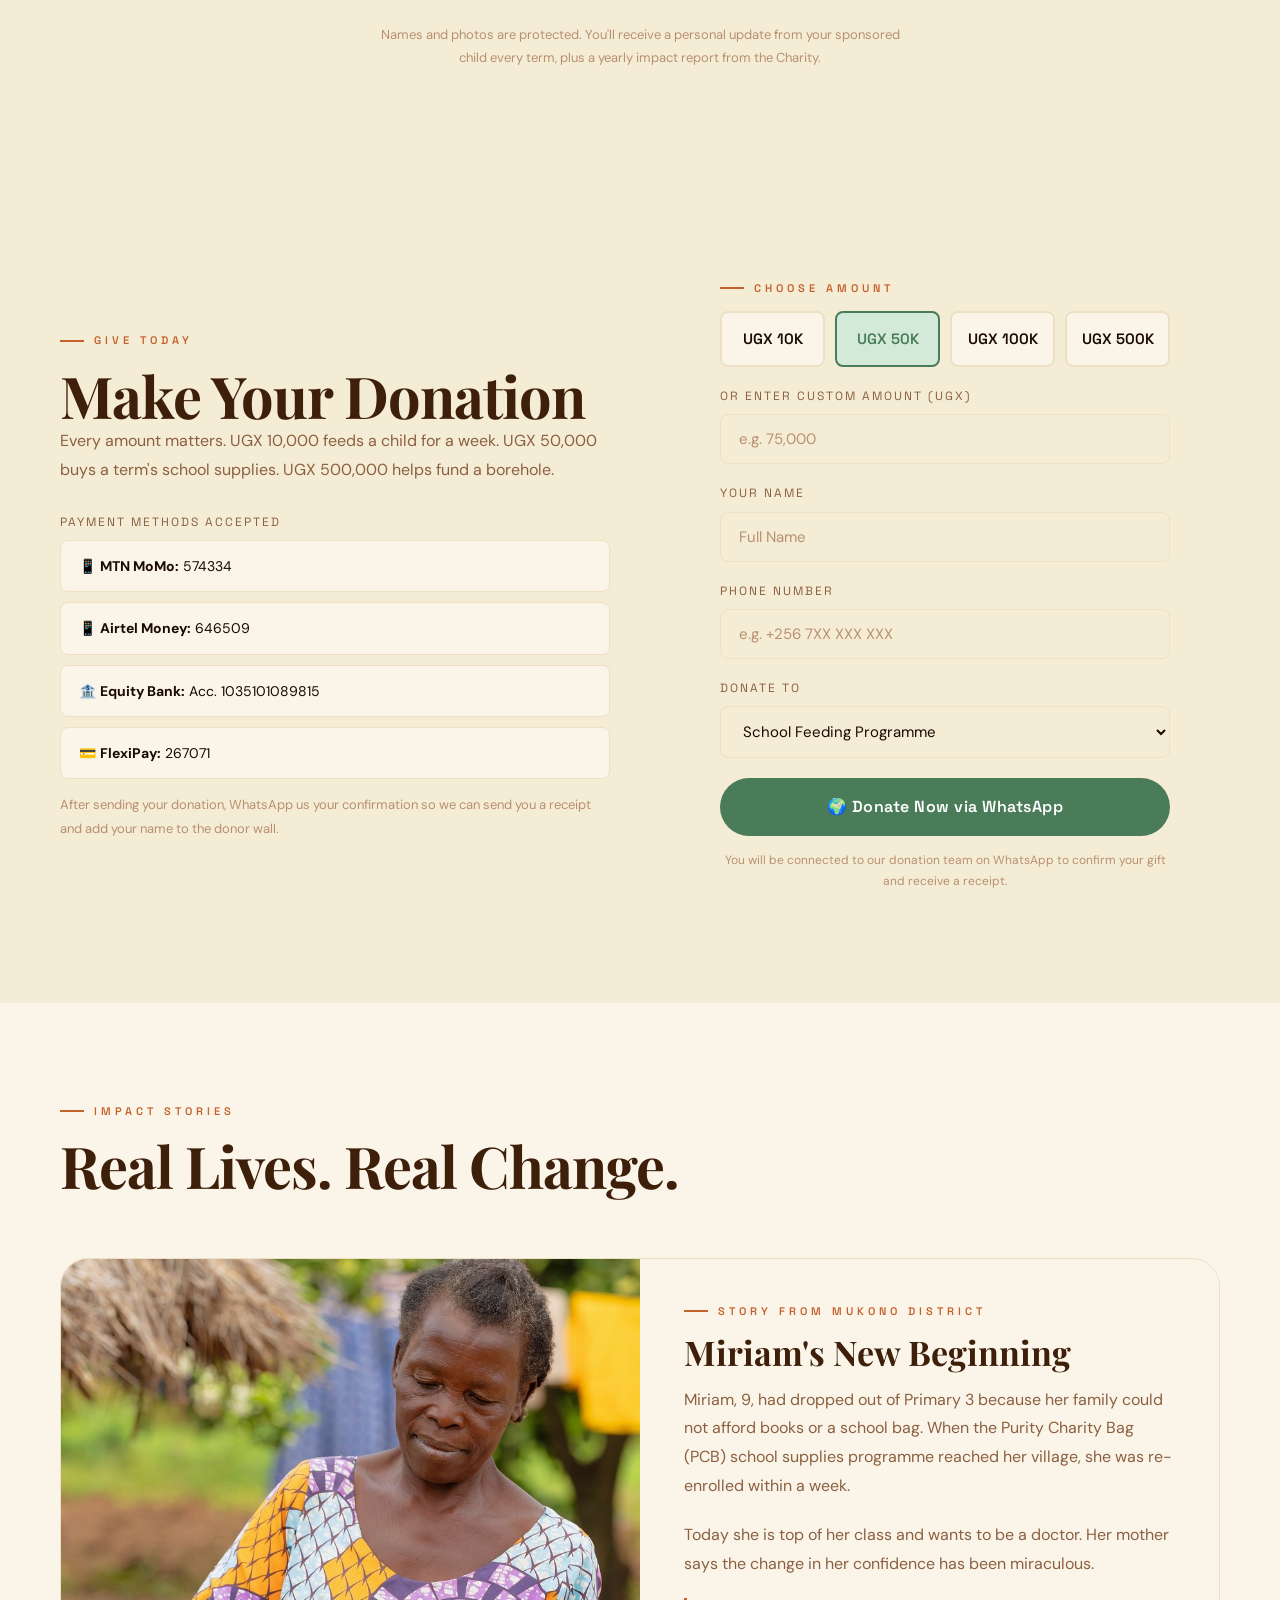
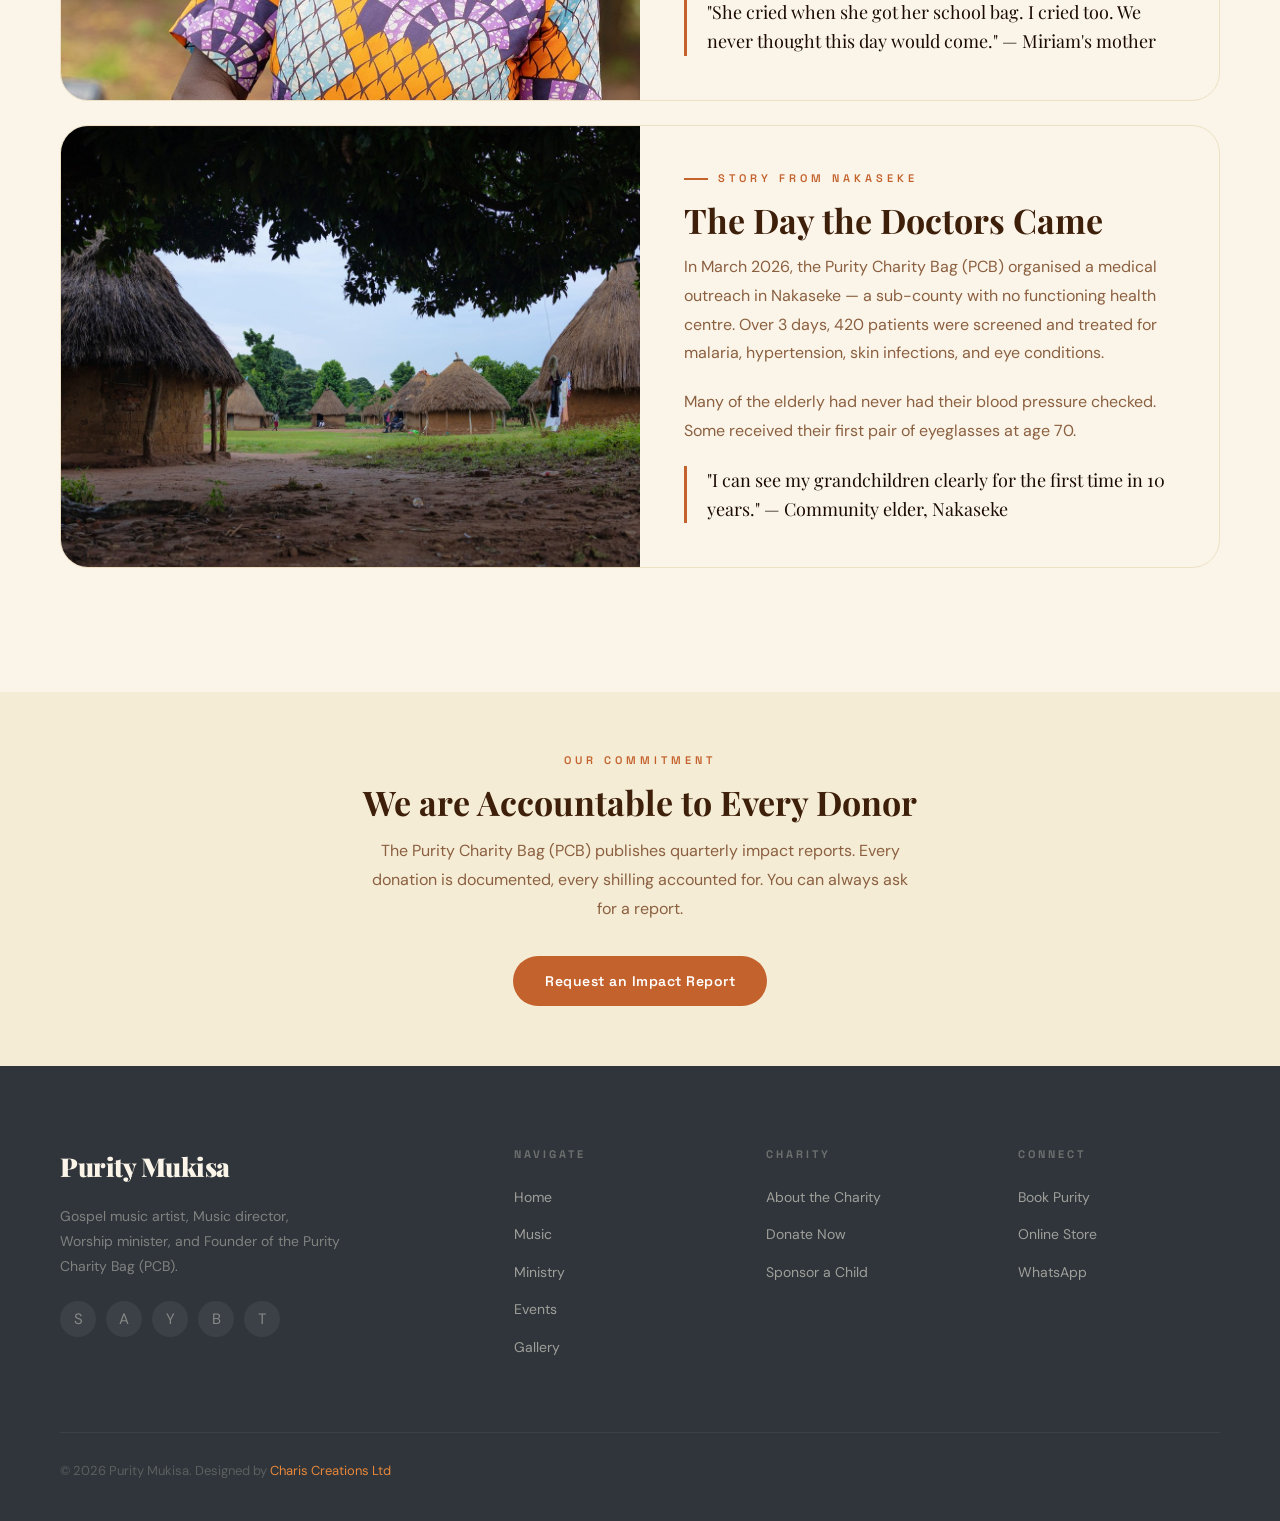
==== commit d9a964e5: "Crop cause images for headroom (feeding + supplies)" ====
--- a/charity.html
+++ b/charity.html
@@ -3,13 +3,13 @@
 <head>
 <meta charset="UTF-8"/><meta name="viewport" content="width=device-width, initial-scale=1.0"/>
 <title>Charity — The Purity Charity Bag (PCB)</title>
-<link rel="stylesheet" href="styles.css"/>
+<link rel="stylesheet" href="styles.css?v=3"/>
 <script src="cart.js?v=2.2" defer></script>
 <style>
 .charity-hero { background: linear-gradient(rgba(15,15,15,0.55), rgba(15,15,15,0.78)), url('assets/web/charity-hero.jpg') center/cover; padding: 180px 0 110px; text-align: center; position: relative; overflow: hidden; }
 .cause-card .cause-img { height: 220px; font-size: 0; background-size: cover; background-position: center; }
-.cause-card .cause-img-1 { background-image: url('assets/web/cause-feeding.jpg'); }
-.cause-card .cause-img-2 { background-image: url('assets/web/cause-supplies.jpg'); }
+.cause-card .cause-img-1 { background-image: url('assets/web/cause-feeding.jpg'); background-position: center 20%; }
+.cause-card .cause-img-2 { background-image: url('assets/web/cause-supplies.jpg'); background-position: center 20%; }
 .cause-card .cause-img-3 { background-image: url('assets/web/cause-water.jpg'); }
 .charity-hero::before { content:'';position:absolute;inset:0;background:radial-gradient(ellipse at 50% 0%, rgba(201,168,76,0.18),transparent 65%); }
 .charity-hero h1 { color: #fff; position: relative; z-index: 1; }
@@ -365,3 +365,5 @@
 </script>
 </body>
 </html>
+
+
--- a/styles.css
+++ b/styles.css
@@ -490,3 +490,119 @@
   .order-summary { position:static; }
   .checkout-section { padding:28px 22px; }
 }
+/* ============================================================
+   PURITY MUKISA — RESPONSIVE ENHANCEMENTS
+   Designed by Charis Creations Ltd
+   ------------------------------------------------------------
+   HOW TO APPLY (either works):
+   A) RECOMMENDED — paste everything below to the very END of
+      styles.css, then push. One file, every page improves.
+   B) Or save this file in the repo and add, on EVERY page,
+      right AFTER the styles.css link:
+        <link rel="stylesheet" href="responsive-enhance.css"/>
+      (It must load AFTER styles.css and after any page <style>.)
+   A few rules use !important only where needed to override the
+   home page's inline About-strip layout.
+============================================================ */
+
+/* Kill any sideways scroll on phones, keep media fluid */
+html, body { max-width: 100%; overflow-x: hidden; }
+img, video, iframe { max-width: 100%; height: auto; }
+
+/* ── TABLET & DOWN (≤ 900px) ───────────────────────────── */
+@media (max-width: 900px) {
+
+  /* FIX: the home "About" strip was locked to 2 columns and
+     never restacked — photo on top, text below, full width. */
+  .about-strip { padding: 48px 0; }
+  .about-strip .grid-2 {
+    grid-template-columns: 1fr !important;
+    gap: 26px !important;
+    padding: 0 24px;
+  }
+  .about-strip .about-photo-col {
+    order: -1;                 /* photo first on mobile */
+    aspect-ratio: 4 / 3;
+    min-height: 0 !important;
+    max-height: 60vh;
+  }
+  .about-strip .about-photo-col::after { display: none !important; }
+  .about-strip .about-text-col { padding: 4px 0 0 !important; text-align: left; }
+
+  /* Stats bar: drop the vertical dividers, let stats wrap evenly */
+  .stats-bar-inner { gap: 20px; }
+  .stats-divider { display: none; }
+  .stat-num { font-size: 40px; }
+
+  /* Charity photo a touch shorter so the text isn't pushed away */
+  .charity-photo-box { height: 320px; }
+}
+
+/* ── LARGE PHONES (≤ 600px) ────────────────────────────── */
+@media (max-width: 600px) {
+  .container { padding: 0 18px; }
+  .section { padding: 56px 0; }
+
+  .hero-split-content { padding: 116px 22px 48px; }
+  .hero-sub { font-size: 16px; }
+
+  /* Stats: two per row, clean */
+  .stats-bar { padding: 32px 0; }
+  .stat-item { flex: 1 1 40%; }
+  .c-stats { gap: 26px; }
+  .c-stat-num, .stat-num { font-size: 34px; }
+
+  .charity-strip { padding: 80px 0; }
+  .cta-banner { padding: 88px 0; }
+  .testimonial-card { padding: 28px; }
+
+  /* Comfortable tap targets (accessibility on touch) */
+  .nav-links a, .btn, .cart-btn, .filter-btn { min-height: 44px; }
+
+  /* Footer stacks its bottom row */
+  .footer { padding: 60px 0 32px; }
+  .footer-bottom { flex-direction: column; align-items: flex-start; gap: 10px; }
+}
+
+/* ── SMALL PHONES (≤ 400px) ────────────────────────────── */
+@media (max-width: 400px) {
+  .container { padding: 0 14px; }
+  .nav-logo { font-size: 22px; }
+
+  .hero-split-content { padding: 104px 16px 40px; }
+  .hero-split-content h1 { font-size: clamp(34px, 11vw, 50px); }
+  .hero-ctas { width: 100%; }
+  .hero-ctas .btn { flex: 1 1 auto; justify-content: center; }
+  .btn-lg, .btn-xl { padding: 14px 24px; font-size: 14px; }
+
+  /* Featured-song card: stack art, info, play vertically + centred */
+  .song-card { grid-template-columns: 1fr !important; text-align: center; gap: 16px; padding: 22px; }
+  .song-card .song-card-art { margin: 0 auto; }
+  .song-card .play-btn { margin: 0 auto; }
+  .song-times { justify-content: center; gap: 16px; }
+
+  /* Stats one per row on the tiniest screens */
+  .stat-item { flex: 1 1 100%; }
+
+  /* Keep the two floating buttons from crowding */
+  .floating-player { min-width: 0; left: 16px; right: 16px; }
+  .wa-float { width: 48px; height: 48px; font-size: 22px; }
+}
+
+/* ===== HERO � mobile refinement ===== */
+@media (max-width: 900px){
+  .hero-split-content h1 { font-size: clamp(40px, 8vw, 60px) !important; }
+}
+@media (max-width: 600px){
+  .hero-split-content { padding: 104px 22px 44px !important; }
+  .hero-split-content h1 { font-size: clamp(34px, 9vw, 46px) !important; letter-spacing: -0.5px; }
+  .hero-sub { font-size: 15px !important; margin-bottom: 30px; }
+  .hero-split-slides { height: 44vh !important; min-height: 300px; }
+  .hero-ctas { gap: 10px; width: 100%; }
+  .hero-ctas .btn { flex: 1 1 auto; justify-content: center; }
+}
+@media (max-width: 400px){
+  .hero-split-content { padding: 92px 16px 34px !important; }
+  .hero-split-content h1 { font-size: clamp(28px, 9vw, 38px) !important; }
+  .hero-sub { font-size: 14px !important; }
+}
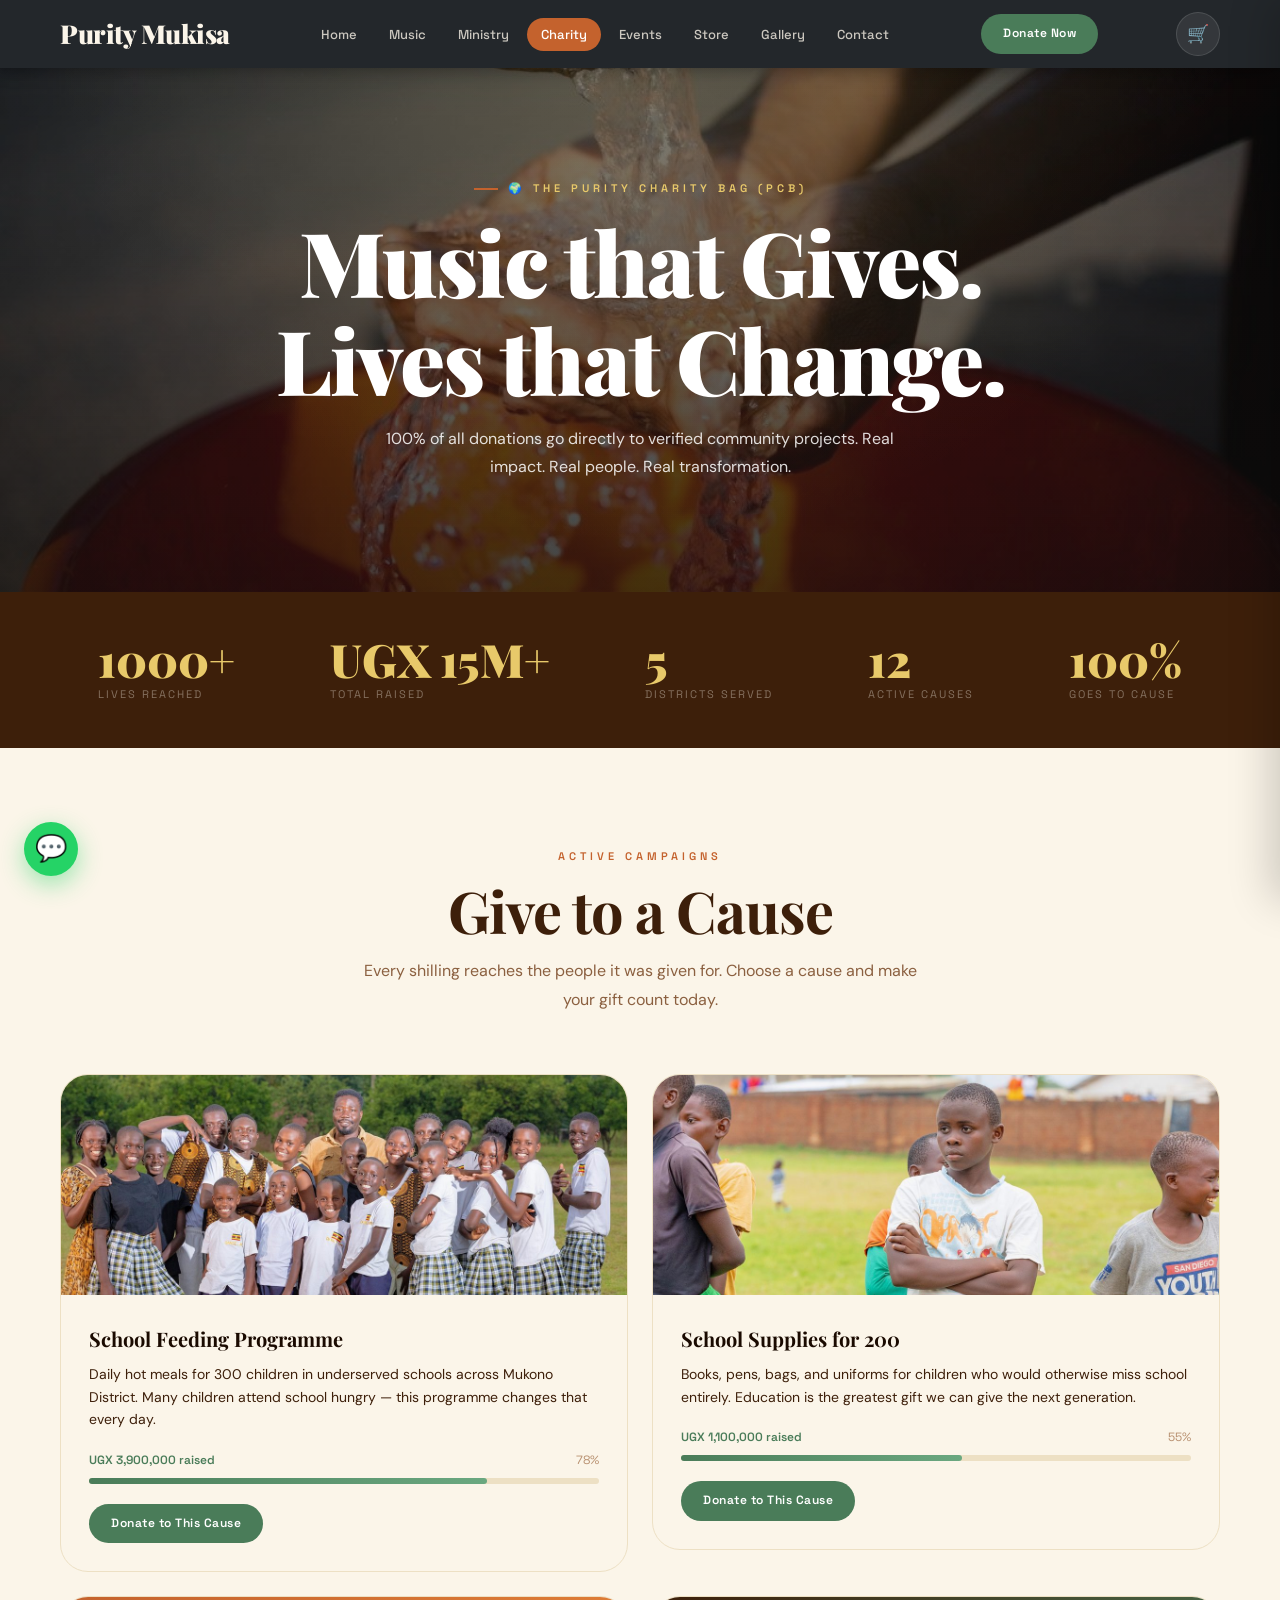
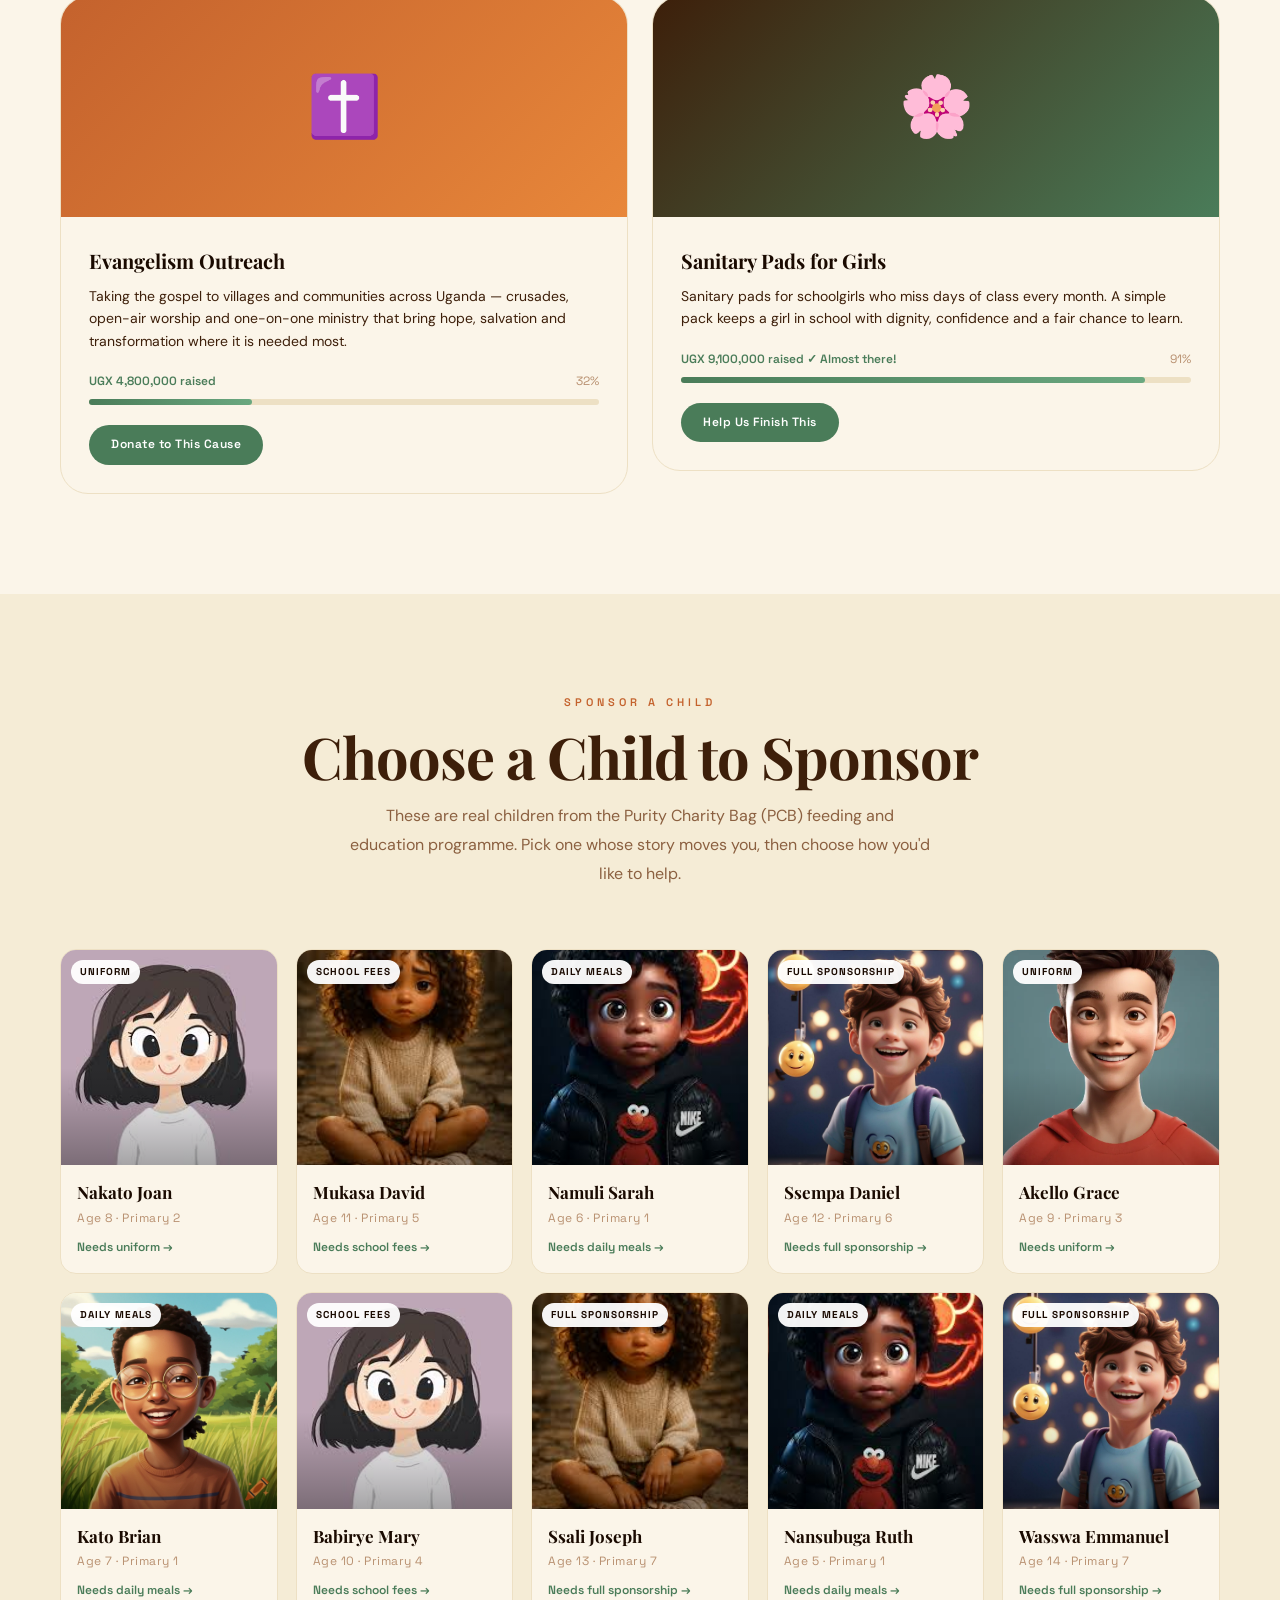
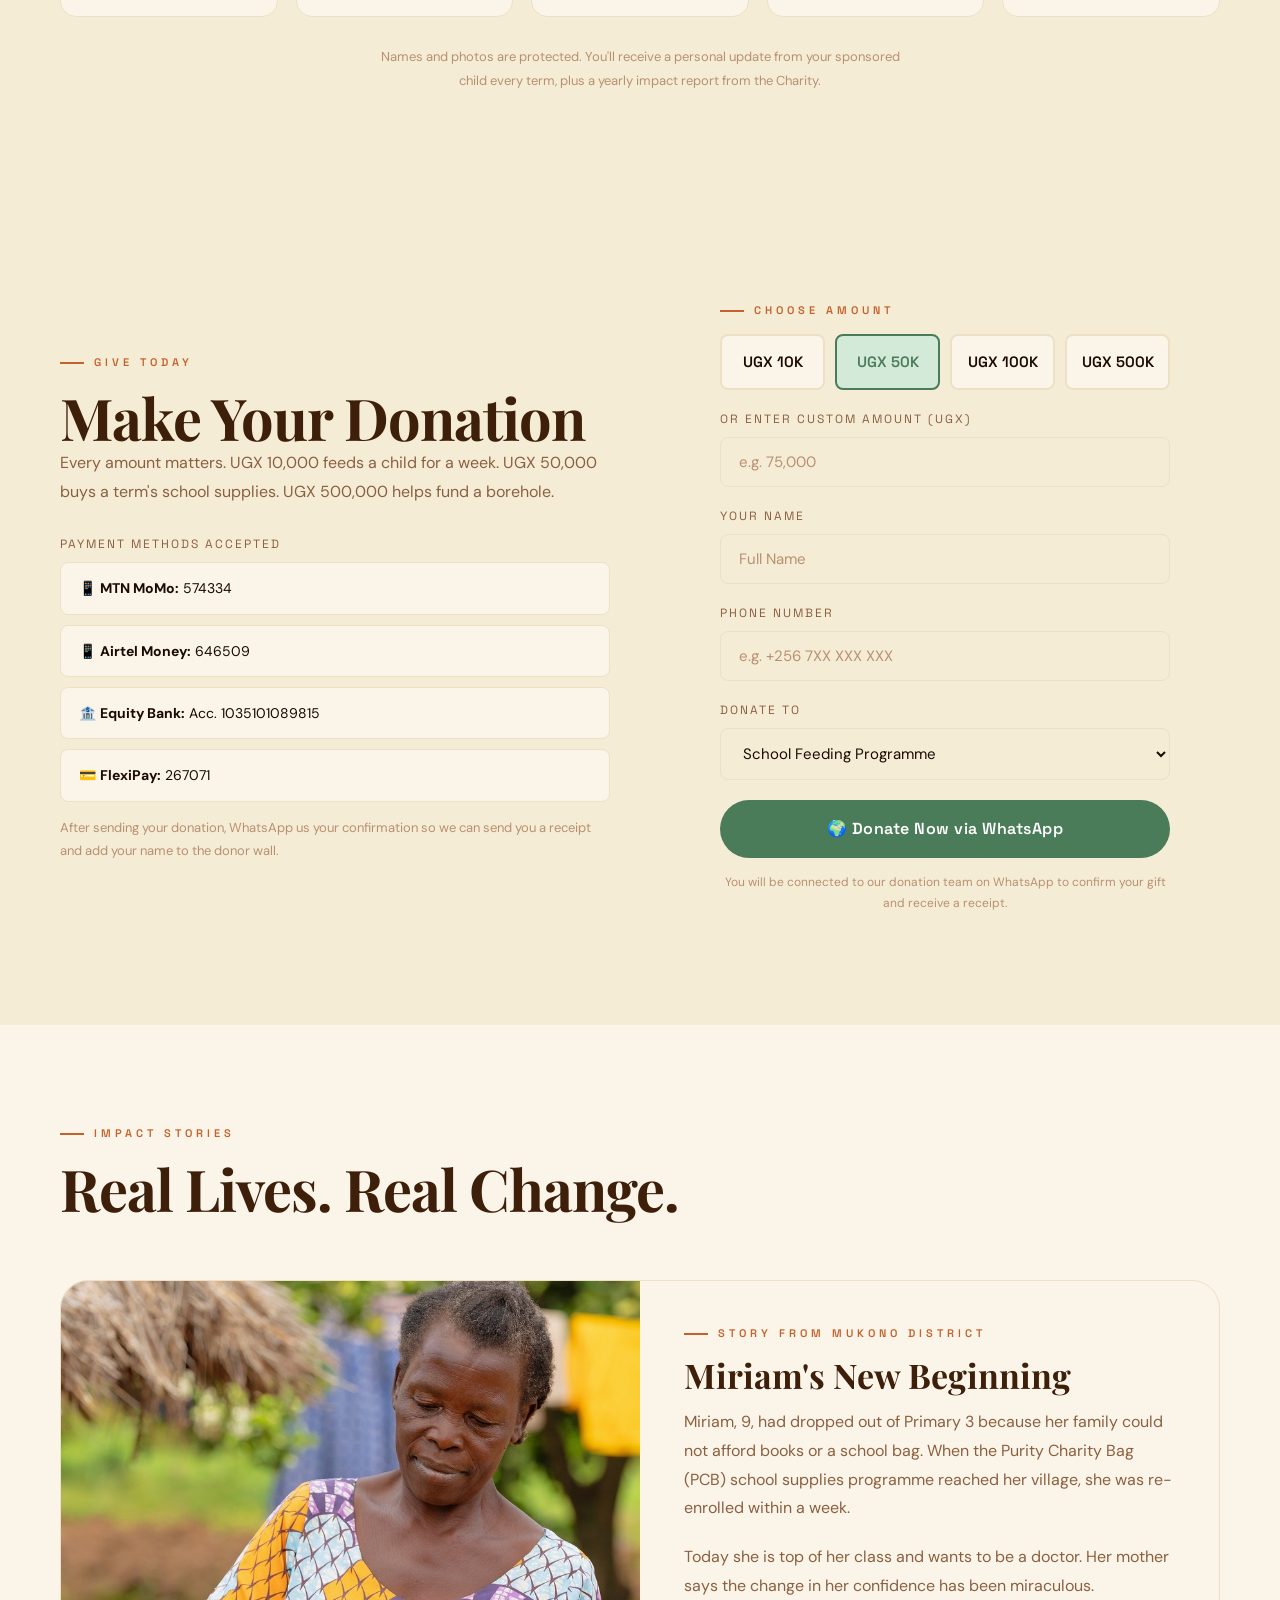
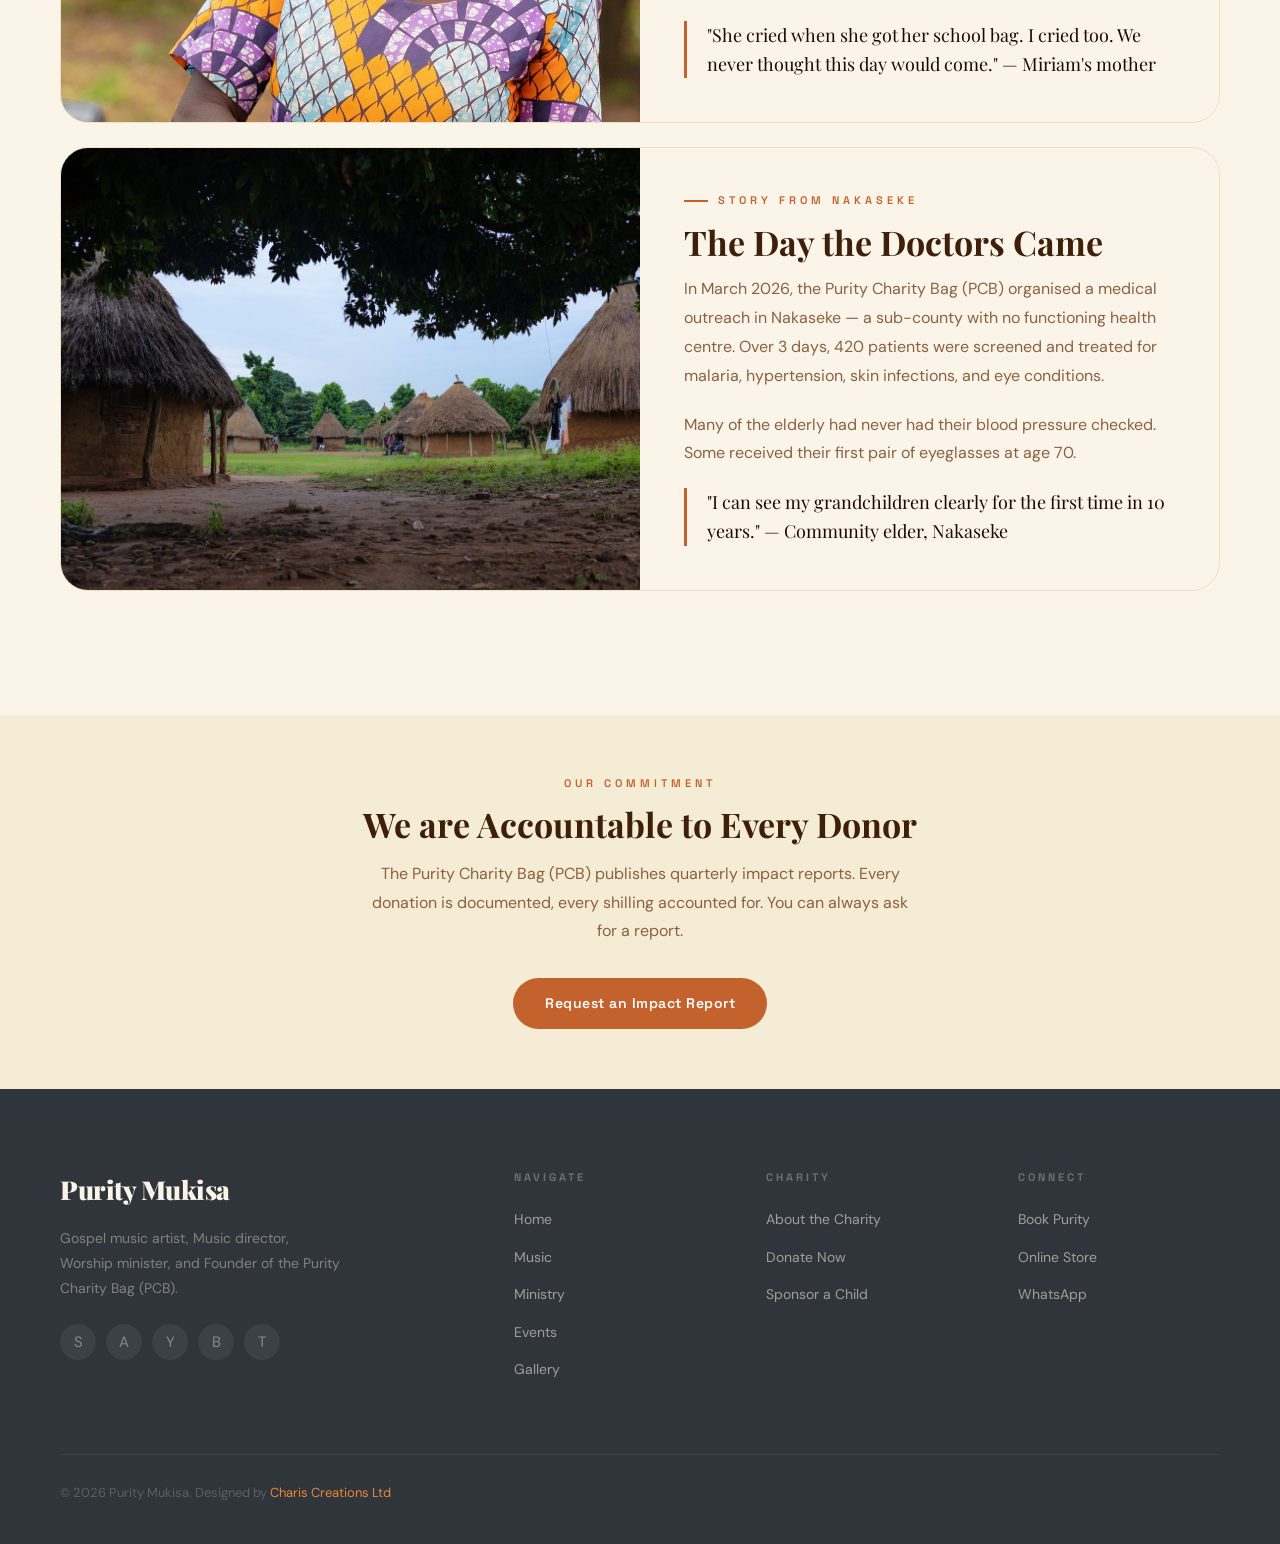
==== commit 65d5a65d: "Replace causes: Evangelism + Sanitary Pads" ====
--- a/charity.html
+++ b/charity.html
@@ -10,7 +10,8 @@
 .cause-card .cause-img { height: 220px; font-size: 0; background-size: cover; background-position: center; }
 .cause-card .cause-img-1 { background-image: url('assets/web/cause-feeding.jpg'); background-position: center 20%; }
 .cause-card .cause-img-2 { background-image: url('assets/web/cause-supplies.jpg'); background-position: center 20%; }
-.cause-card .cause-img-3 { background-image: url('assets/web/cause-water.jpg'); }
+.cause-card .cause-img-3 { background: linear-gradient(135deg, var(--terra), var(--amber)); font-size: 60px; }
+.cause-card .cause-img-4 { font-size: 60px; }
 .charity-hero::before { content:'';position:absolute;inset:0;background:radial-gradient(ellipse at 50% 0%, rgba(201,168,76,0.18),transparent 65%); }
 .charity-hero h1 { color: #fff; position: relative; z-index: 1; }
 .charity-hero h1 em { color: var(--gold-light); }
@@ -85,8 +86,8 @@
     <div class="grid-2 fade-up" style="gap:24px;align-items:start;">
       <div class="cause-card"><div class="cause-img cause-img-1">🍽️</div><div class="cause-body"><div class="cause-title">School Feeding Programme</div><div class="cause-desc">Daily hot meals for 300 children in underserved schools across Mukono District. Many children attend school hungry — this programme changes that every day.</div><div class="prog-labels"><span class="prog-raised">UGX 3,900,000 raised</span><span class="prog-pct">78%</span></div><div class="prog-bar"><div class="prog-fill" style="width:78%;"></div></div><a class="btn btn-green btn-sm" href="#donate">Donate to This Cause</a></div></div>
       <div class="cause-card"><div class="cause-img cause-img-2">📚</div><div class="cause-body"><div class="cause-title">School Supplies for 200</div><div class="cause-desc">Books, pens, bags, and uniforms for children who would otherwise miss school entirely. Education is the greatest gift we can give the next generation.</div><div class="prog-labels"><span class="prog-raised">UGX 1,100,000 raised</span><span class="prog-pct">55%</span></div><div class="prog-bar"><div class="prog-fill" style="width:55%;"></div></div><a class="btn btn-green btn-sm" href="#donate">Donate to This Cause</a></div></div>
-      <div class="cause-card"><div class="cause-img cause-img-3">💧</div><div class="cause-body"><div class="cause-title">Clean Water Borehole</div><div class="cause-desc">Installing a community borehole in Namugongo — clean water for 800 families who currently walk 4km+ to fetch water daily.</div><div class="prog-labels"><span class="prog-raised">UGX 4,800,000 raised</span><span class="prog-pct">32%</span></div><div class="prog-bar"><div class="prog-fill" style="width:32%;"></div></div><a class="btn btn-green btn-sm" href="#donate">Donate to This Cause</a></div></div>
-      <div class="cause-card"><div class="cause-img cause-img-4">🏥</div><div class="cause-body"><div class="cause-title">Medical Outreach Days</div><div class="cause-desc">Free health screening, medication and prayer for rural communities with no clinic access. 2,000+ patients served in the last 2 years.</div><div class="prog-labels"><span class="prog-raised" style="color:var(--sage);">UGX 9,100,000 raised ✓ Almost there!</span><span class="prog-pct">91%</span></div><div class="prog-bar"><div class="prog-fill" style="width:91%;"></div></div><a class="btn btn-green btn-sm" href="#donate">Help Us Finish This</a></div></div>
+      <div class="cause-card"><div class="cause-img cause-img-3">✝️</div><div class="cause-body"><div class="cause-title">Evangelism Outreach</div><div class="cause-desc">Taking the gospel to villages and communities across Uganda — crusades, open-air worship and one-on-one ministry that bring hope, salvation and transformation where it is needed most.</div><div class="prog-labels"><span class="prog-raised">UGX 4,800,000 raised</span><span class="prog-pct">32%</span></div><div class="prog-bar"><div class="prog-fill" style="width:32%;"></div></div><a class="btn btn-green btn-sm" href="#donate">Donate to This Cause</a></div></div>
+      <div class="cause-card"><div class="cause-img cause-img-4">🌸</div><div class="cause-body"><div class="cause-title">Sanitary Pads for Girls</div><div class="cause-desc">Sanitary pads for schoolgirls who miss days of class every month. A simple pack keeps a girl in school with dignity, confidence and a fair chance to learn.</div><div class="prog-labels"><span class="prog-raised" style="color:var(--sage);">UGX 9,100,000 raised ✓ Almost there!</span><span class="prog-pct">91%</span></div><div class="prog-bar"><div class="prog-fill" style="width:91%;"></div></div><a class="btn btn-green btn-sm" href="#donate">Help Us Finish This</a></div></div>
     </div>
   </div>
 </section>
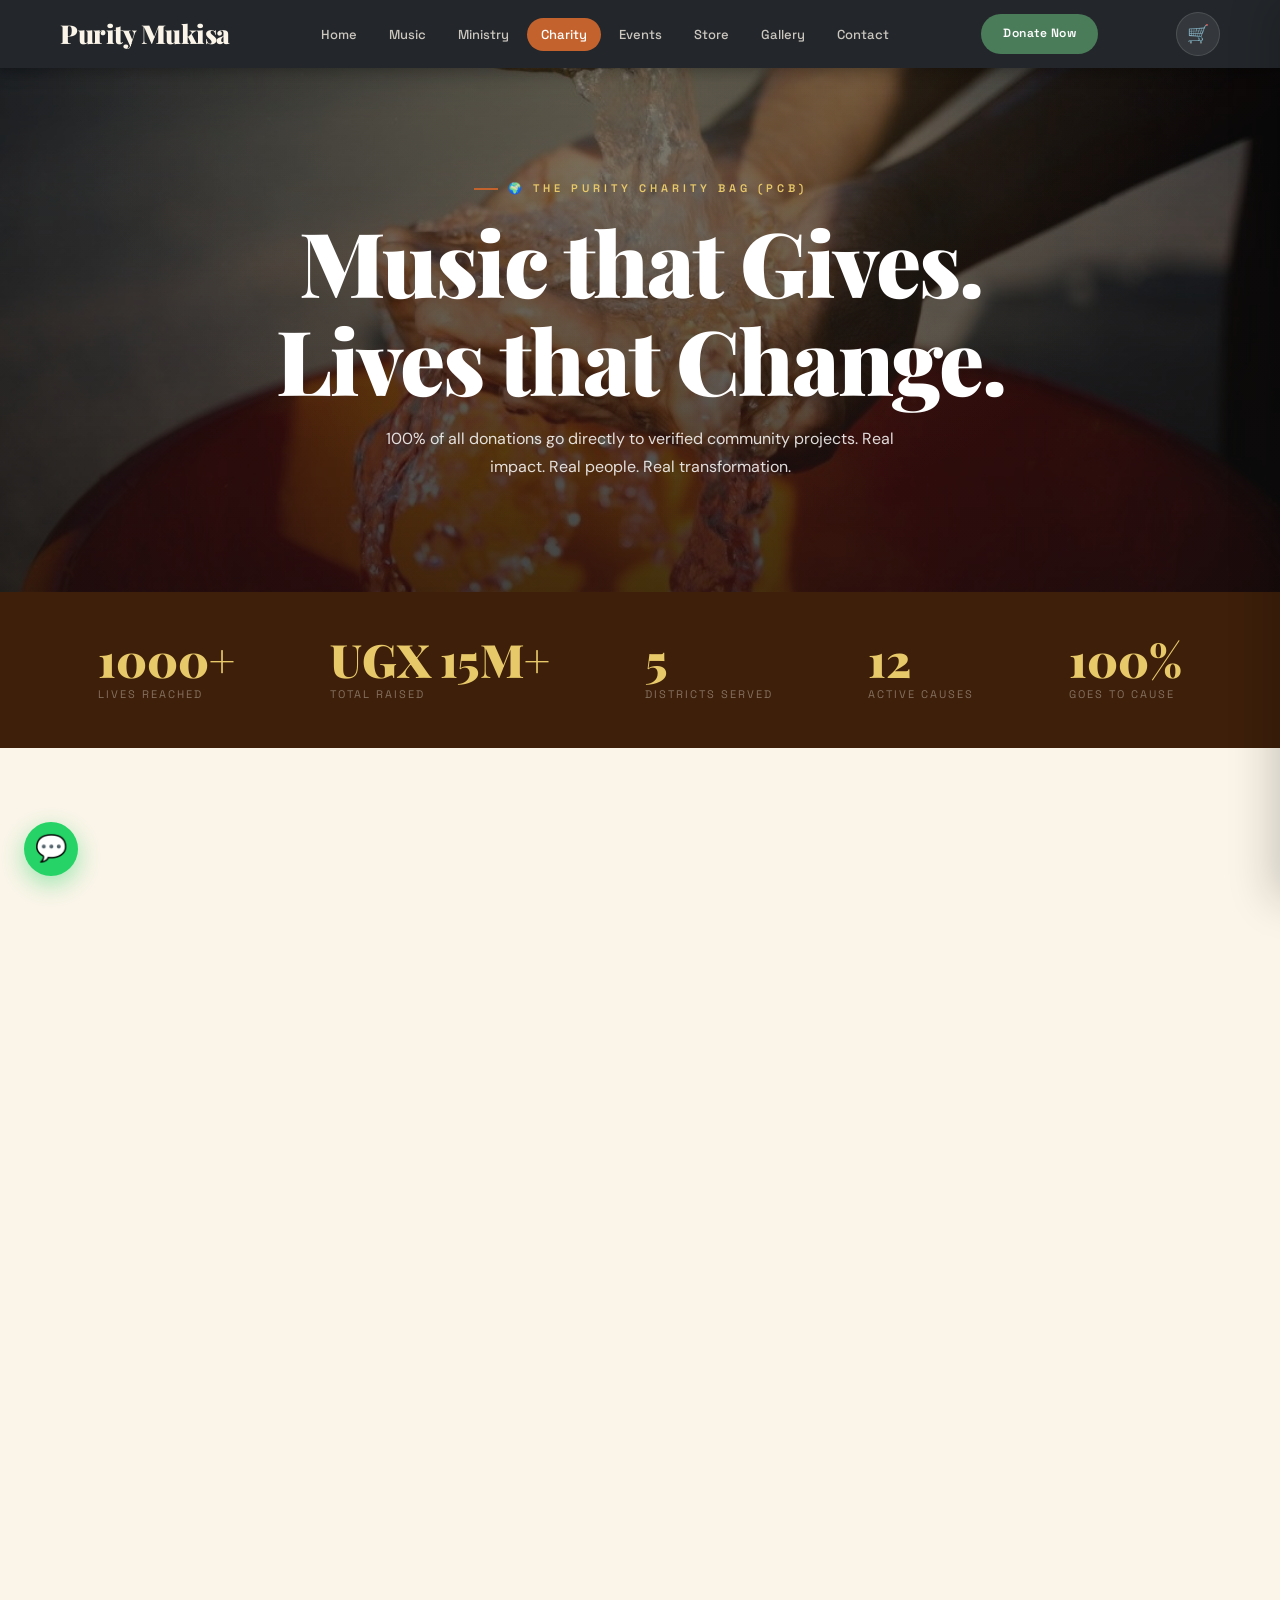
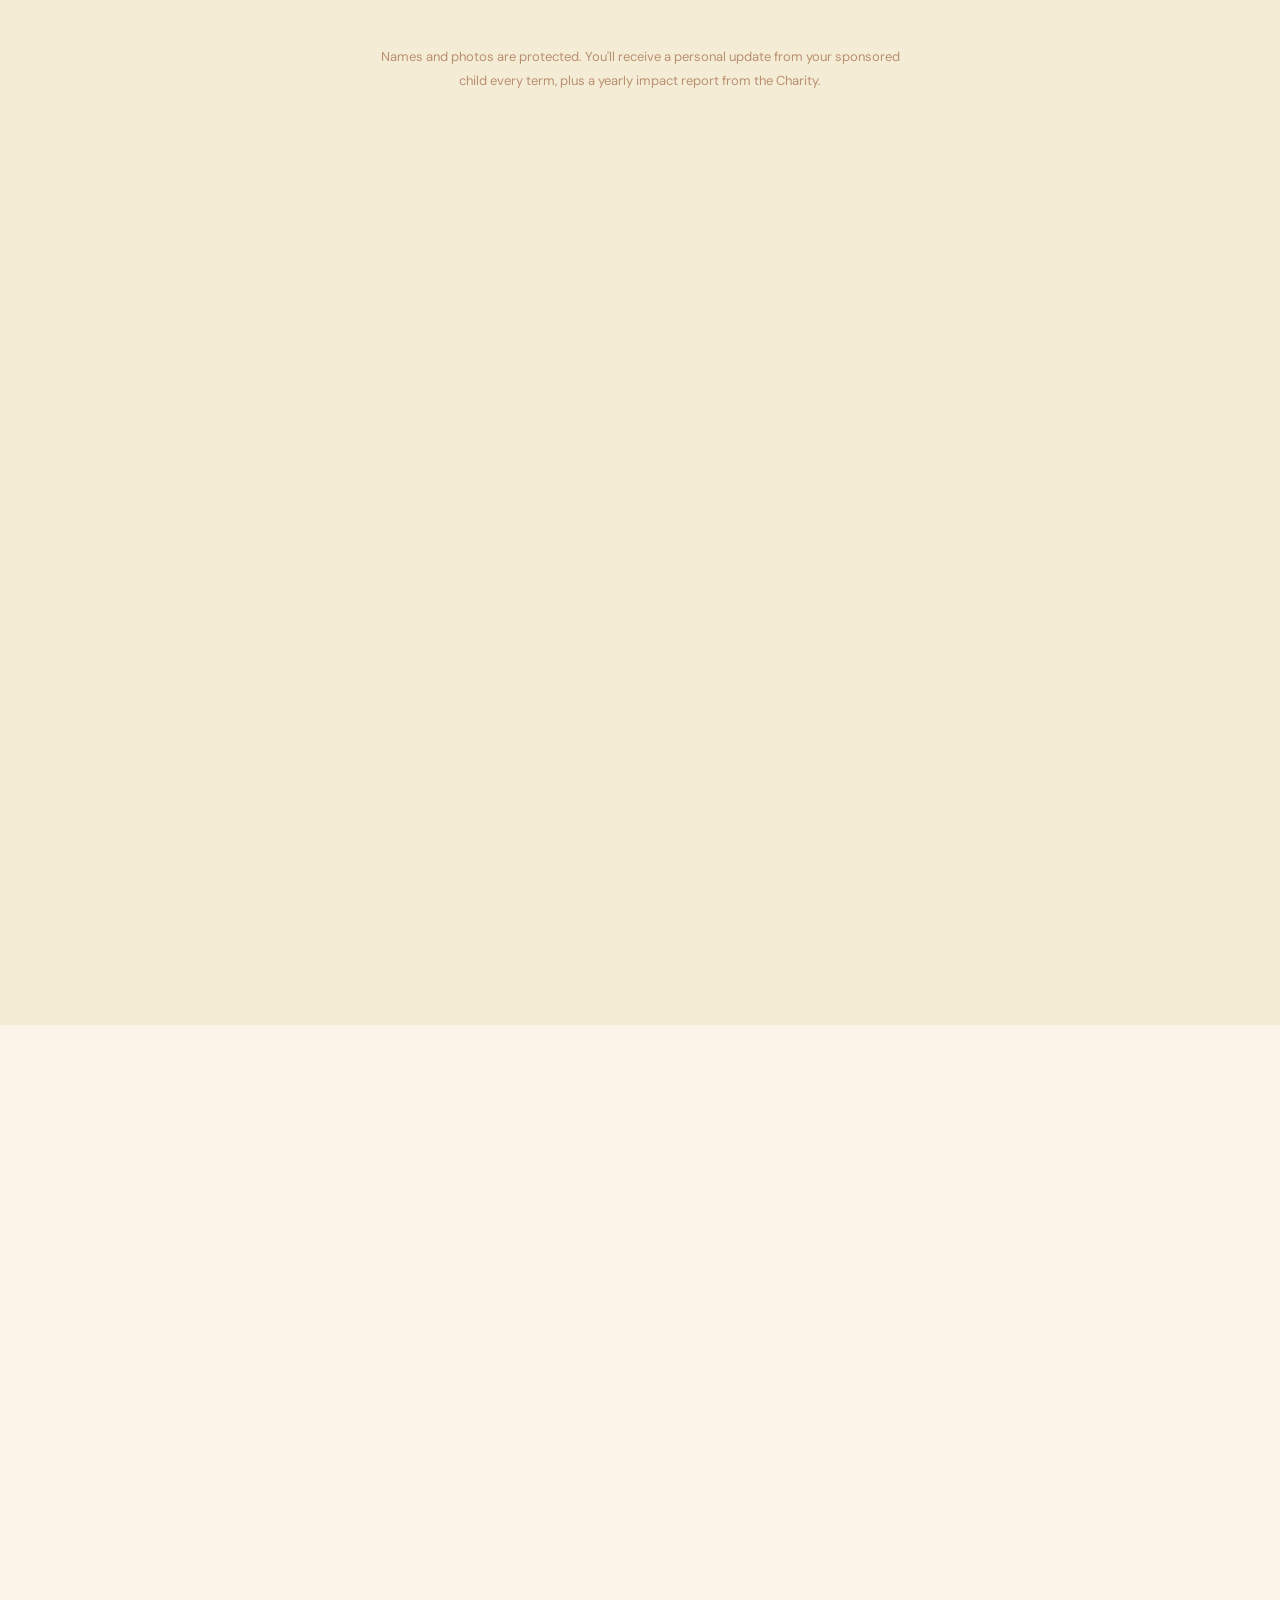
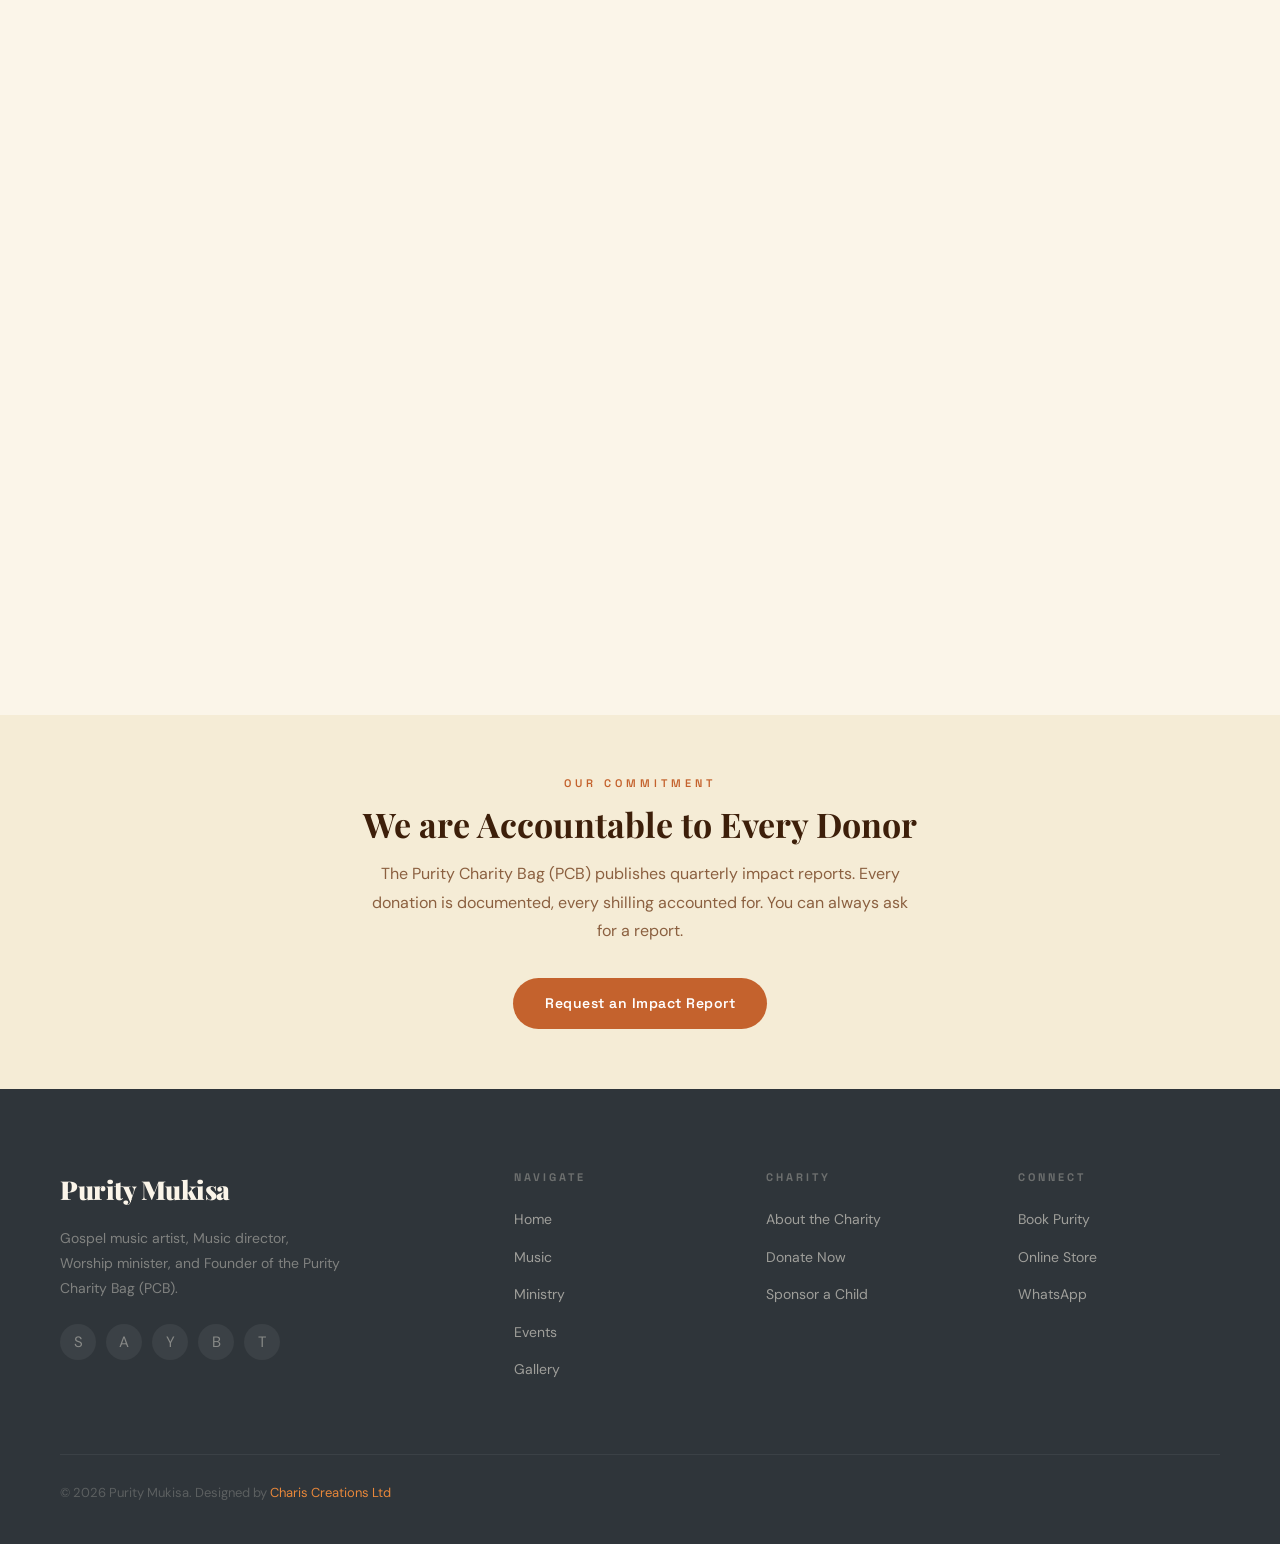
==== commit 92b211a8: "Purity favicon + social image, forms to WhatsApp, videos, causes" ====
--- a/charity.html
+++ b/charity.html
@@ -1,6 +1,13 @@
 <!DOCTYPE html>
 <html lang="en">
 <head>
+<link rel="icon" href="/favicon.ico" sizes="any"/>
+<link rel="icon" type="image/png" href="/assets/web/purity-favicon.png"/>
+<link rel="apple-touch-icon" href="/assets/web/apple-touch-icon.png"/>
+<meta property="og:image" content="https://puritymukisa.com/assets/web/og-purity.jpg"/>
+<meta name="twitter:card" content="summary_large_image"/>
+<meta name="twitter:image" content="https://puritymukisa.com/assets/web/og-purity.jpg"/>
+
 <meta charset="UTF-8"/><meta name="viewport" content="width=device-width, initial-scale=1.0"/>
 <title>Charity — The Purity Charity Bag (PCB)</title>
 <link rel="stylesheet" href="styles.css?v=3"/>
@@ -361,10 +368,3 @@
 
 <script>
 function toggleMenu(){document.getElementById('mobileMenu').classList.toggle('open');}
-const obs=new IntersectionObserver(e=>e.forEach(x=>{if(x.isIntersecting)x.target.classList.add('visible')}),{threshold:0.1});
-document.querySelectorAll('.fade-up').forEach(el=>obs.observe(el));
-</script>
-</body>
-</html>
-
-
